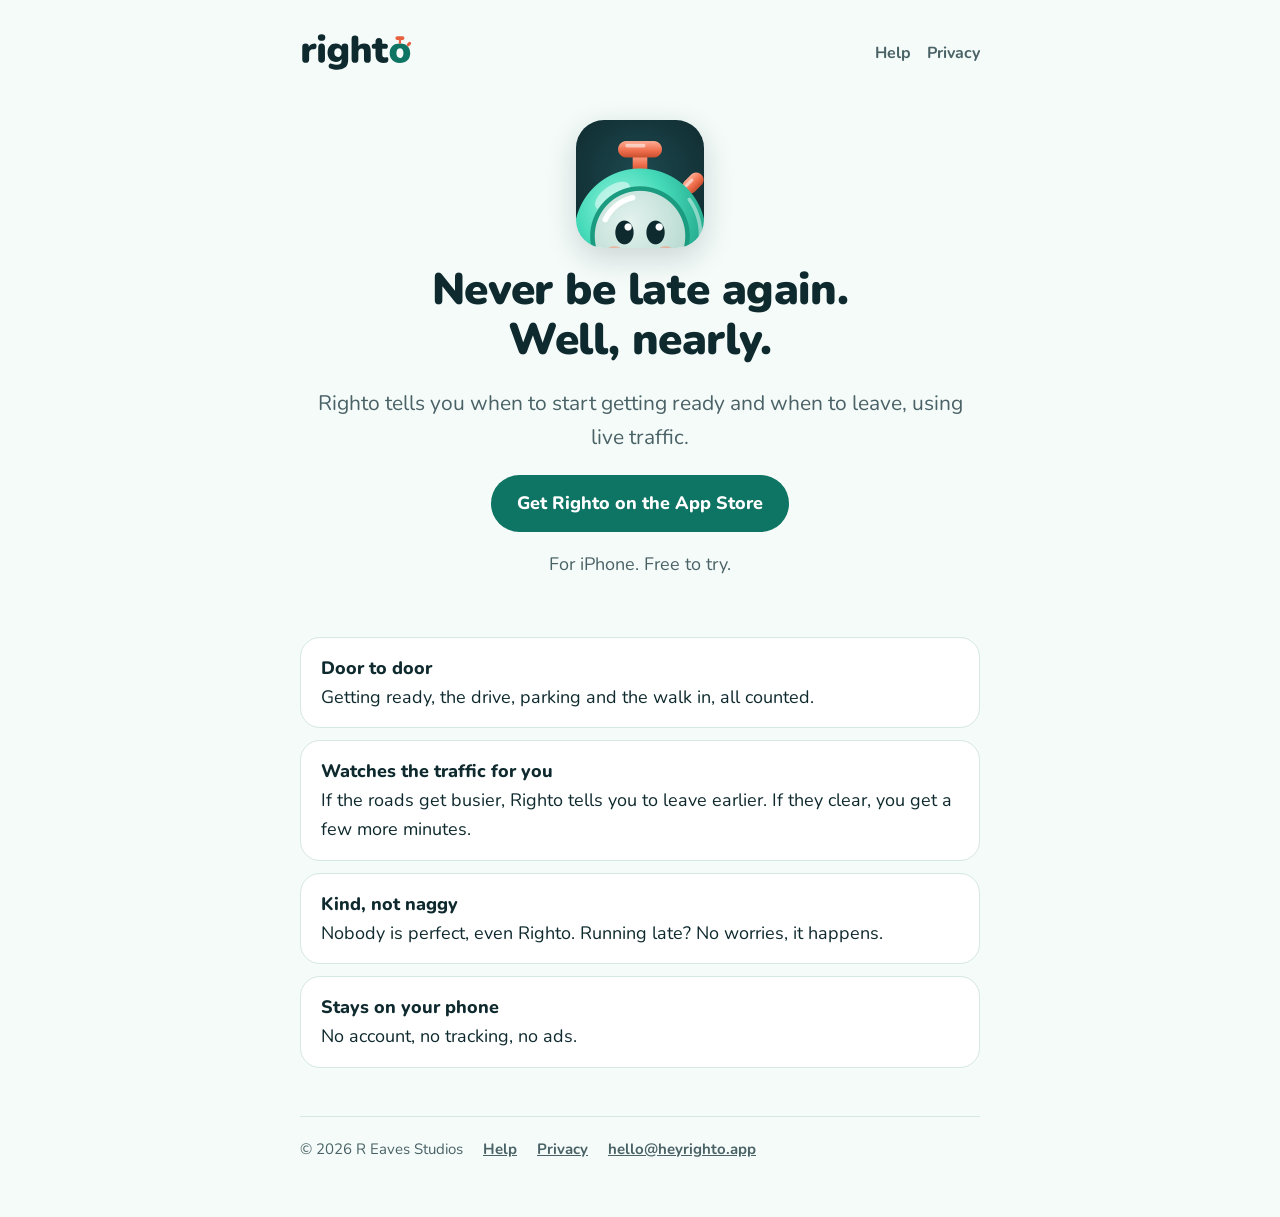
==== index.html @ 5821d1be "Righto website: home, privacy, help, shared-trip page and universal links Co-Authored-By: Claude Opu" ====
<!doctype html>
<html lang="en-GB">
<head>
<meta charset="utf-8">
<meta name="viewport" content="width=device-width, initial-scale=1">
<meta name="color-scheme" content="light dark">
<link rel="icon" href="/favicon.png" type="image/png">
<link rel="apple-touch-icon" href="/apple-touch-icon.png">
<link rel="preload" href="/assets/fonts/nunito-latin-900-normal.woff2" as="font" type="font/woff2" crossorigin>
<link rel="stylesheet" href="/assets/style.css">
<meta name="apple-itunes-app" content="app-id=6825351924">
<title>Righto: Leave On Time</title>
<meta name="description" content="Righto tells you when to start getting ready and when to leave, using live traffic.">
<meta property="og:title" content="Righto: Leave On Time">
<meta property="og:description" content="Righto tells you when to start getting ready and when to leave, using live traffic.">
<meta property="og:image" content="https://heyrighto.app/assets/app-icon.png">
</head>
<body>
<div class="wrap">
<header class="top">
  <a class="home" href="/" aria-label="Righto home"><img class="wordmark wm-light" src="/assets/wordmark-light.svg" alt="righto"><img class="wordmark wm-dark" src="/assets/wordmark-dark.svg" alt="righto"></a>
  <nav><a href="/support/">Help</a><a href="/privacy/">Privacy</a></nav>
</header>

<main>
<section class="hero">
  <img class="icon" src="/assets/app-icon.png" width="128" height="128" alt="The Righto app icon">
  <h1>Never be late again.<br>Well, nearly.</h1>
  <p class="lead">Righto tells you when to start getting ready and when to leave, using live traffic.</p>
  <p><a class="btn" href="https://apps.apple.com/app/id6825351924">Get Righto on the App Store</a></p>
  <p class="muted">For iPhone. Free to try.</p>
</section>
<ul class="points">
  <li><b>Door to door</b>Getting ready, the drive, parking and the walk in, all counted.</li>
  <li><b>Watches the traffic for you</b>If the roads get busier, Righto tells you to leave earlier. If they clear, you get a few more minutes.</li>
  <li><b>Kind, not naggy</b>Nobody is perfect, even Righto. Running late? No worries, it happens.</li>
  <li><b>Stays on your phone</b>No account, no tracking, no ads.</li>
</ul>
</main>
<footer>
  <span>© 2026 R Eaves Studios</span>
  <a href="/support/">Help</a>
  <a href="/privacy/">Privacy</a>
  <a href="mailto:hello@heyrighto.app">hello@heyrighto.app</a>
</footer>

</div>
</body>
</html>
---- assets/style.css ----
@font-face{font-family:"Nunito";font-weight:400;font-display:swap;src:url(/assets/fonts/nunito-latin-400-normal.woff2) format("woff2")}
@font-face{font-family:"Nunito";font-weight:700;font-display:swap;src:url(/assets/fonts/nunito-latin-700-normal.woff2) format("woff2")}
@font-face{font-family:"Nunito";font-weight:800;font-display:swap;src:url(/assets/fonts/nunito-latin-800-normal.woff2) format("woff2")}
@font-face{font-family:"Nunito";font-weight:900;font-display:swap;src:url(/assets/fonts/nunito-latin-900-normal.woff2) format("woff2")}
:root{--bg:#F4FBF9;--card:#FFFFFF;--ink:#0F2A2E;--muted:#4A6266;--teal:#0E7463;--teal-bright:#3DD6B5;--coral:#E8603F;--line:#D5E8E3;--btn-ink:#FFFFFF;color-scheme:light dark}
@media (prefers-color-scheme:dark){:root{--bg:#0B1F22;--card:#12302F;--ink:#F2FBF8;--muted:#A9C4C0;--teal:#3DD6B5;--coral:#FF8A6A;--line:#21443F;--btn-ink:#0B1F22}}
*{box-sizing:border-box}
html{-webkit-text-size-adjust:100%}
body{margin:0;background:var(--bg);color:var(--ink);font:400 18px/1.6 "Nunito",-apple-system,BlinkMacSystemFont,"Segoe UI",sans-serif}
a{color:var(--teal);font-weight:700}
.wrap{max-width:720px;margin:0 auto;padding:24px 20px 56px}
header.top{display:flex;align-items:center;justify-content:space-between;gap:16px;padding:8px 0 24px}
header.top a.home{display:block;line-height:0}
.wordmark{height:40px;width:auto}
.wm-dark{display:none}
@media (prefers-color-scheme:dark){.wm-light{display:none}.wm-dark{display:inline}}
nav a{margin-left:16px;font-size:16px;text-decoration:none;color:var(--muted)}
nav a:hover{color:var(--teal)}
h1{font-weight:900;font-size:clamp(30px,7vw,44px);line-height:1.15;margin:8px 0 12px;letter-spacing:-.01em}
h2{font-weight:800;font-size:24px;line-height:1.25;margin:36px 0 8px}
h3{font-weight:800;font-size:19px;margin:24px 0 4px}
p,li{color:var(--ink)}
.lead{font-size:21px;color:var(--muted)}
.muted{color:var(--muted)}
.card{background:var(--card);border:1px solid var(--line);border-radius:24px;padding:24px}
.btn{display:inline-flex;align-items:center;justify-content:center;gap:10px;background:var(--teal);color:var(--btn-ink);text-decoration:none;font-weight:800;font-size:18px;padding:14px 26px;border-radius:999px;min-height:52px}
.btn:hover{filter:brightness(1.05)}
.btn svg{width:22px;height:22px;fill:currentColor}
.hero{text-align:center;padding:24px 0 8px}
.hero .icon{width:128px;height:128px;border-radius:28px;box-shadow:0 10px 30px rgba(15,42,46,.18)}
.points{display:grid;gap:12px;margin:32px 0 0;padding:0;list-style:none}
.points li{background:var(--card);border:1px solid var(--line);border-radius:20px;padding:16px 20px}
.points b{display:block;font-weight:800}
footer{margin-top:48px;padding-top:20px;border-top:1px solid var(--line);font-size:15px;color:var(--muted);display:flex;flex-wrap:wrap;gap:8px 20px}
footer a{color:var(--muted);font-weight:700}
.faq details{background:var(--card);border:1px solid var(--line);border-radius:20px;padding:14px 20px;margin:10px 0}
.faq summary{font-weight:800;cursor:pointer}
.faq details[open] summary{margin-bottom:6px}
.trip{text-align:center}
.trip .who{font-weight:800;color:var(--teal);margin:0}
.trip .place{font-weight:900;font-size:clamp(28px,8vw,40px);line-height:1.15;margin:6px 0}
.trip .when{font-size:20px;margin:0}
.trip .note{font-style:italic;color:var(--muted);margin-top:12px}
.hidden{display:none}
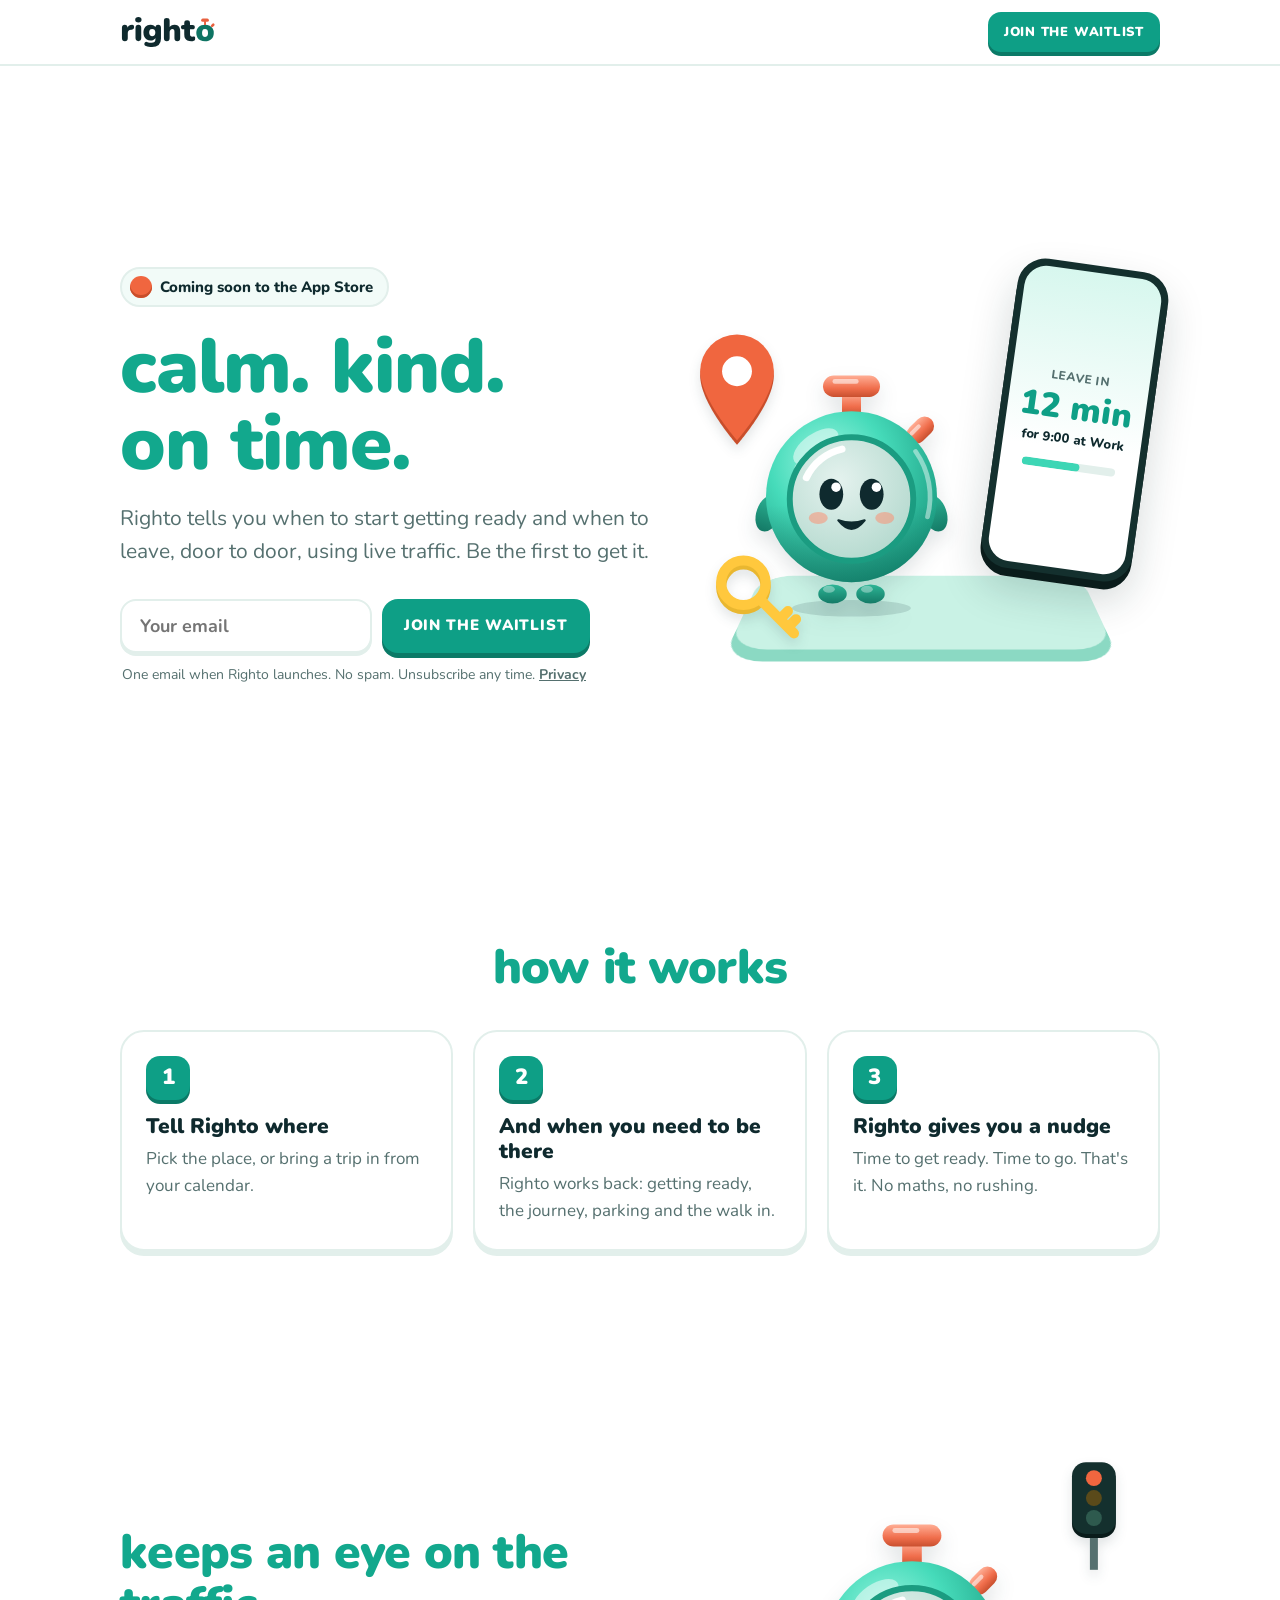
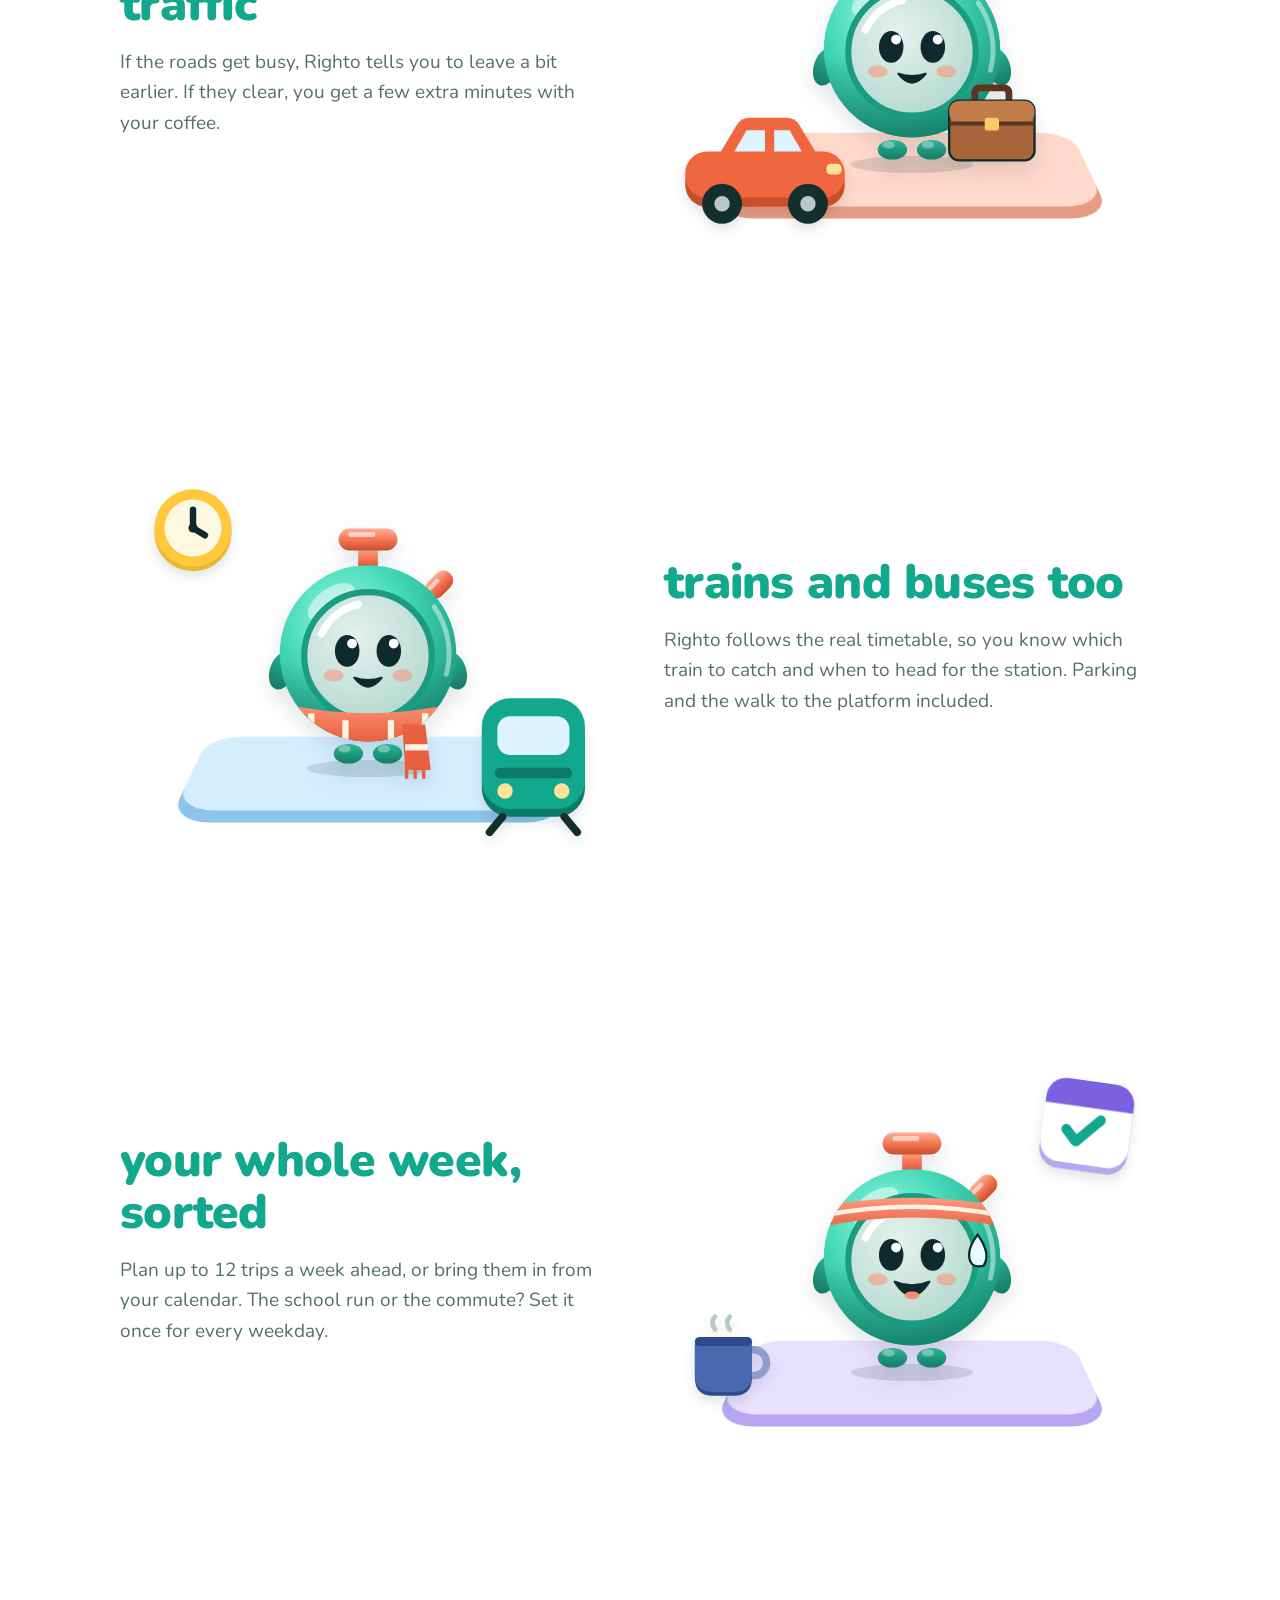
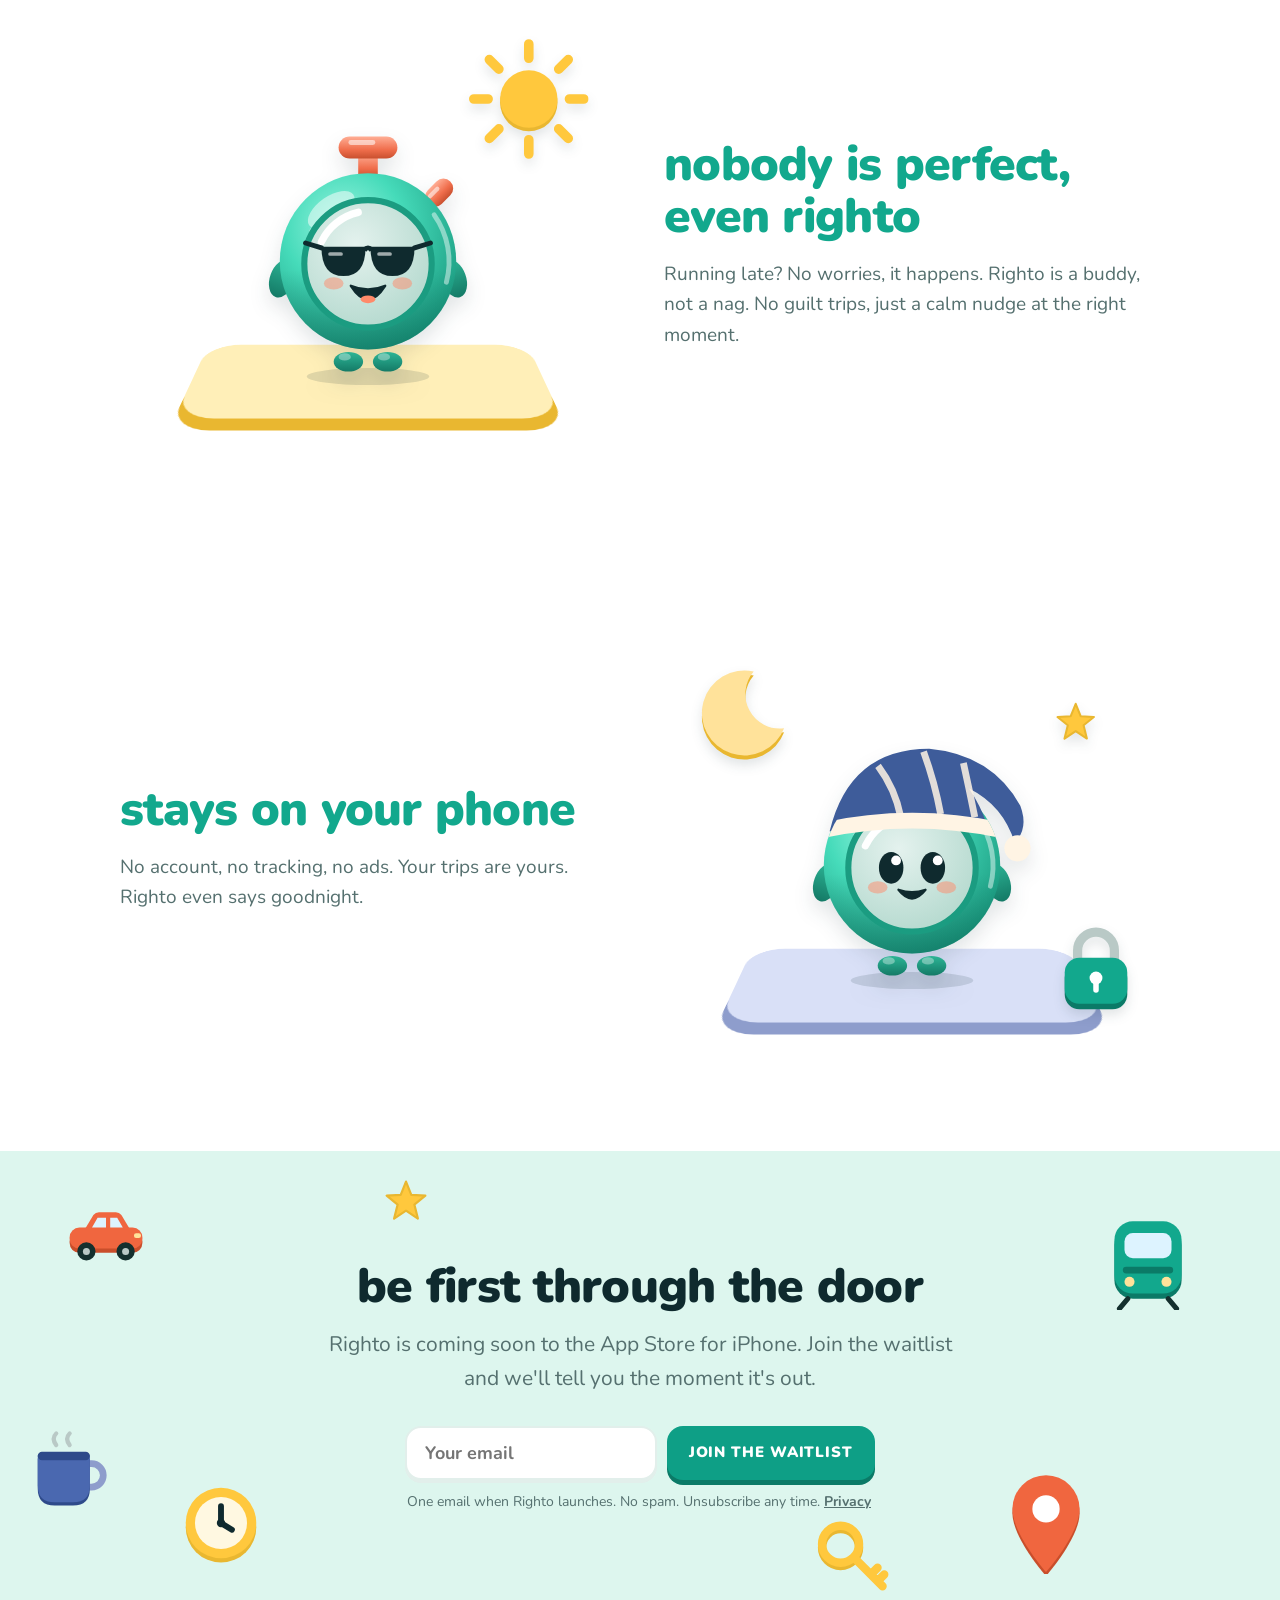
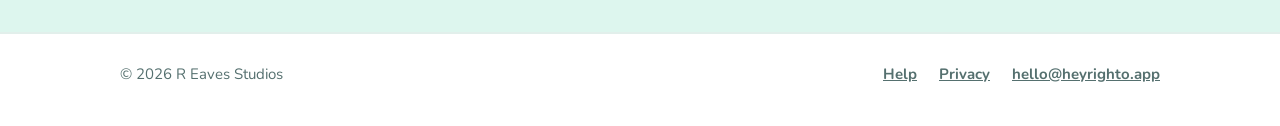
==== commit a98c910c: "Duolingo-style landing page with email waitlist (not wired yet) New homepage: big Righto scenes in o" ====
--- a/index.html
+++ b/index.html
@@ -4,46 +4,251 @@
 <meta charset="utf-8">
 <meta name="viewport" content="width=device-width, initial-scale=1">
 <meta name="color-scheme" content="light dark">
-<link rel="icon" href="/favicon.png" type="image/png">
-<link rel="apple-touch-icon" href="/apple-touch-icon.png">
-<link rel="preload" href="/assets/fonts/nunito-latin-900-normal.woff2" as="font" type="font/woff2" crossorigin>
-<link rel="stylesheet" href="/assets/style.css">
-<meta name="apple-itunes-app" content="app-id=6825351924">
+<link rel="icon" href="favicon.png" type="image/png">
+<link rel="apple-touch-icon" href="apple-touch-icon.png">
+<link rel="preload" href="assets/fonts/nunito-latin-900-normal.woff2" as="font" type="font/woff2" crossorigin>
+<link rel="stylesheet" href="assets/home.css">
 <title>Righto: Leave On Time</title>
-<meta name="description" content="Righto tells you when to start getting ready and when to leave, using live traffic.">
+<meta name="description" content="Righto tells you when to start getting ready and when to leave, door to door, using live traffic. Coming soon to the App Store. Join the waitlist.">
 <meta property="og:title" content="Righto: Leave On Time">
-<meta property="og:description" content="Righto tells you when to start getting ready and when to leave, using live traffic.">
+<meta property="og:description" content="Righto tells you when to start getting ready and when to leave. Coming soon to the App Store.">
 <meta property="og:image" content="https://heyrighto.app/assets/app-icon.png">
+<meta name="theme-color" content="#FFFFFF">
+<script>document.documentElement.classList.add('js')</script>
 </head>
 <body>
+
+<!-- Little 3D props, drawn once and reused -->
+<svg width="0" height="0" style="position:absolute" aria-hidden="true">
+  <defs>
+    <symbol id="i-car" viewBox="0 0 120 80">
+      <rect x="8" y="34" width="104" height="30" rx="14" fill="#C94E2B"/>
+      <rect x="8" y="28" width="104" height="30" rx="14" fill="#F0663F"/>
+      <path d="M30 30 L42 10 Q45 6 50 6 H74 Q79 6 82 10 L94 30Z" fill="#F0663F"/>
+      <path d="M40 28 L48 14 H60 V28Z M66 28 V14 H76 L84 28Z" fill="#DDF3FF"/>
+      <circle cx="32" cy="62" r="13" fill="#14302E"/><circle cx="32" cy="62" r="5" fill="#B9C9C6"/>
+      <circle cx="88" cy="62" r="13" fill="#14302E"/><circle cx="88" cy="62" r="5" fill="#B9C9C6"/>
+      <rect x="100" y="36" width="10" height="7" rx="3" fill="#FFE29A"/>
+    </symbol>
+    <symbol id="i-train" viewBox="0 0 100 110">
+      <rect x="10" y="10" width="80" height="86" rx="22" fill="#0B7A67"/>
+      <rect x="10" y="4" width="80" height="86" rx="22" fill="#12A88D"/>
+      <rect x="22" y="18" width="56" height="30" rx="10" fill="#DDF3FF"/>
+      <rect x="20" y="58" width="60" height="8" rx="4" fill="#0B7A67"/>
+      <circle cx="28" cy="76" r="6" fill="#FFE29A"/><circle cx="72" cy="76" r="6" fill="#FFE29A"/>
+      <path d="M26 96 L16 108 M74 96 L84 108" stroke="#14302E" stroke-width="6" stroke-linecap="round"/>
+    </symbol>
+    <symbol id="i-clock" viewBox="0 0 100 100">
+      <circle cx="50" cy="55" r="42" fill="#E9B730"/>
+      <circle cx="50" cy="50" r="42" fill="#FFC83D"/>
+      <circle cx="50" cy="50" r="31" fill="#FFF8E1"/>
+      <path d="M50 30 V50 L63 58" stroke="#0F2A2E" stroke-width="7" stroke-linecap="round" fill="none"/>
+      <circle cx="50" cy="50" r="5" fill="#0F2A2E"/>
+    </symbol>
+    <symbol id="i-pin" viewBox="0 0 80 100">
+      <path d="M40 98 C40 98 8 62 8 38 A32 32 0 0 1 72 38 C72 62 40 98 40 98Z" fill="#C94E2B" transform="translate(0 4)"/>
+      <path d="M40 98 C40 98 8 62 8 38 A32 32 0 0 1 72 38 C72 62 40 98 40 98Z" fill="#F0663F"/>
+      <circle cx="40" cy="38" r="13" fill="#FFF"/>
+    </symbol>
+    <symbol id="i-cup" viewBox="0 0 100 100">
+      <path d="M70 40 h8 a14 14 0 0 1 0 28 h-8" stroke="#8E9DCC" stroke-width="8" fill="none"/>
+      <path d="M14 34 H76 V70 Q76 90 56 90 H34 Q14 90 14 70Z" fill="#2E4A8A"/>
+      <path d="M14 30 H76 V66 Q76 86 56 86 H34 Q14 86 14 66Z" fill="#4A68B0"/>
+      <rect x="14" y="26" width="62" height="10" rx="5" fill="#2E4A8A"/>
+      <path d="M36 18 q-6 -8 0 -14 M52 18 q-6 -8 0 -14" stroke="#B9C9C6" stroke-width="5" stroke-linecap="round" fill="none"/>
+    </symbol>
+    <symbol id="i-keys" viewBox="0 0 100 100">
+      <circle cx="34" cy="34" r="22" fill="none" stroke="#E9B730" stroke-width="10"/>
+      <circle cx="34" cy="30" r="22" fill="none" stroke="#FFC83D" stroke-width="10"/>
+      <path d="M50 46 L84 80 M70 66 L78 58 M78 74 L86 66" stroke="#FFC83D" stroke-width="10" stroke-linecap="round"/>
+    </symbol>
+    <symbol id="i-cal" viewBox="0 0 100 100">
+      <rect x="10" y="18" width="80" height="76" rx="18" fill="#B7A6F0"/>
+      <rect x="10" y="12" width="80" height="76" rx="18" fill="#FFFFFF"/>
+      <path d="M10 30 a18 18 0 0 1 18 -18 h44 a18 18 0 0 1 18 18 v6 H10Z" fill="#7B61E0"/>
+      <path d="M32 58 l10 10 l20 -22" stroke="#12A88D" stroke-width="9" stroke-linecap="round" stroke-linejoin="round" fill="none"/>
+    </symbol>
+    <symbol id="i-sun" viewBox="0 0 100 100">
+      <g stroke="#FFC83D" stroke-width="8" stroke-linecap="round"><path d="M50 4v12M50 84v12M4 50h12M84 50h12M17 17l8 8M75 75l8 8M83 17l-8 8M25 75l-8 8"/></g>
+      <circle cx="50" cy="53" r="24" fill="#E9B730"/><circle cx="50" cy="50" r="24" fill="#FFC83D"/>
+    </symbol>
+    <symbol id="i-moon" viewBox="0 0 100 100">
+      <path d="M62 10 A42 42 0 1 0 92 66 A34 34 0 0 1 62 10Z" fill="#E9B730" transform="translate(0 4)"/>
+      <path d="M62 10 A42 42 0 1 0 92 66 A34 34 0 0 1 62 10Z" fill="#FFE29A"/>
+    </symbol>
+    <symbol id="i-star" viewBox="0 0 100 100">
+      <path d="M50 6 L62 36 L94 38 L69 58 L77 90 L50 72 L23 90 L31 58 L6 38 L38 36Z" fill="#FFC83D" stroke="#E9B730" stroke-width="5" stroke-linejoin="round"/>
+    </symbol>
+    <symbol id="i-lock" viewBox="0 0 100 100">
+      <path d="M30 44 V32 a20 20 0 0 1 40 0 V44" stroke="#B9C9C6" stroke-width="10" fill="none"/>
+      <rect x="16" y="46" width="68" height="50" rx="16" fill="#0B7A67"/>
+      <rect x="16" y="40" width="68" height="50" rx="16" fill="#12A88D"/>
+      <circle cx="50" cy="62" r="7" fill="#FFF"/><rect x="47" y="64" width="6" height="14" rx="3" fill="#FFF"/>
+    </symbol>
+    <symbol id="i-light" viewBox="0 0 60 110">
+      <rect x="26" y="70" width="8" height="40" fill="#55706F"/>
+      <rect x="8" y="6" width="44" height="72" rx="14" fill="#0A1C1B"/>
+      <rect x="8" y="2" width="44" height="72" rx="14" fill="#14302E"/>
+      <circle cx="30" cy="18" r="8" fill="#F0663F"/><circle cx="30" cy="38" r="8" fill="#5A4A1A"/><circle cx="30" cy="58" r="8" fill="#2E5A4E"/>
+    </symbol>
+  </defs>
+</svg>
+
+<header class="bar">
+  <div class="bar-in">
+    <a class="home" href="./" aria-label="Righto home"><img class="wordmark wm-light" src="assets/wordmark-light.svg" alt="righto"><img class="wordmark wm-dark" src="assets/wordmark-dark.svg" alt="righto"></a>
+    <a class="btn small" href="#join">Join the waitlist</a>
+  </div>
+</header>
+
+<main>
 <div class="wrap">
-<header class="top">
-  <a class="home" href="/" aria-label="Righto home"><img class="wordmark wm-light" src="/assets/wordmark-light.svg" alt="righto"><img class="wordmark wm-dark" src="/assets/wordmark-dark.svg" alt="righto"></a>
-  <nav><a href="/support/">Help</a><a href="/privacy/">Privacy</a></nav>
-</header>
-
-<main>
-<section class="hero">
-  <img class="icon" src="/assets/app-icon.png" width="128" height="128" alt="The Righto app icon">
-  <h1>Never be late again.<br>Well, nearly.</h1>
-  <p class="lead">Righto tells you when to start getting ready and when to leave, using live traffic.</p>
-  <p><a class="btn" href="https://apps.apple.com/app/id6825351924">Get Righto on the App Store</a></p>
-  <p class="muted">For iPhone. Free to try.</p>
+  <section class="hero">
+    <div class="hero-art">
+      <div class="stage" style="--tile-deep:#8BD9C3">
+        <div class="tile" style="background:#C9F2E5"></div>
+        <svg class="prop" style="left:0;top:14%;width:20%;--r:-10deg" aria-hidden="true"><use href="#i-pin"/></svg>
+        <svg class="prop" style="left:4%;bottom:6%;width:22%" aria-hidden="true"><use href="#i-keys"/></svg>
+        <div class="phone" aria-hidden="true"><div class="scr"><span class="k">Leave in</span><span class="t">12 min</span><span class="s">for 9:00 at Work</span><span class="bar2"><b></b></span></div></div>
+        <img class="righto bob" src="assets/righto/plain.svg" alt="Righto, a friendly round teal stopwatch, smiling">
+      </div>
+    </div>
+    <div class="hero-copy">
+      <span class="pill"><i></i>Coming soon to the App Store</span>
+      <h1>calm. kind.<br>on time.</h1>
+      <p class="lead">Righto tells you when to start getting ready and when to leave, door to door, using live traffic. Be the first to get it.</p>
+      <div class="join" id="join-top">
+        <form class="waitlist" novalidate>
+          <label class="hp" aria-hidden="true">Leave this empty <input type="text" name="website" tabindex="-1" autocomplete="off"></label>
+          <input type="email" name="email" required autocomplete="email" placeholder="Your email" aria-label="Your email">
+          <button class="btn" type="submit">Join the waitlist</button>
+        </form>
+        <p class="err" role="alert">That email doesn't look quite right. Mind checking it?</p>
+        <p class="fine">One email when Righto launches. No spam. Unsubscribe any time. <a href="privacy/">Privacy</a></p>
+        <div class="done" role="status"><svg width="34" height="34" aria-hidden="true"><use href="#i-star"/></svg><span>Righto, you're on the list! We'll email you the day it lands.</span></div>
+      </div>
+    </div>
+  </section>
+</div>
+
+<div class="wrap">
+  <section class="how reveal">
+    <h2>how it works</h2>
+    <div class="steps">
+      <div class="step"><span class="n">1</span><b>Tell Righto where</b><p>Pick the place, or bring a trip in from your calendar.</p></div>
+      <div class="step"><span class="n">2</span><b>And when you need to be there</b><p>Righto works back: getting ready, the journey, parking and the walk in.</p></div>
+      <div class="step"><span class="n">3</span><b>Righto gives you a nudge</b><p>Time to get ready. Time to go. That's it. No maths, no rushing.</p></div>
+    </div>
+  </section>
+
+  <section class="feature reveal">
+    <div class="art">
+      <div class="stage" style="--tile-deep:#E89C83">
+        <div class="tile" style="background:#FFD9CC"></div>
+        <svg class="prop" style="left:-2%;bottom:4%;width:40%" aria-hidden="true"><use href="#i-car"/></svg>
+        <svg class="prop" style="right:4%;top:8%;width:13%" aria-hidden="true"><use href="#i-light"/></svg>
+        <img class="righto" src="assets/righto/work.svg" alt="Righto with a work briefcase">
+      </div>
+    </div>
+    <div class="copy">
+      <h2>keeps an eye on the traffic</h2>
+      <p>If the roads get busy, Righto tells you to leave a bit earlier. If they clear, you get a few extra minutes with your coffee.</p>
+    </div>
+  </section>
+
+  <section class="feature reveal">
+    <div class="art">
+      <div class="stage" style="--tile-deep:#8CC4EA">
+        <div class="tile" style="background:#D4EEFF"></div>
+        <svg class="prop" style="right:0;bottom:6%;width:28%" aria-hidden="true"><use href="#i-train"/></svg>
+        <svg class="prop" style="left:2%;top:10%;width:20%" aria-hidden="true"><use href="#i-clock"/></svg>
+        <img class="righto" src="assets/righto/station.svg" alt="Righto wearing a station scarf">
+      </div>
+    </div>
+    <div class="copy">
+      <h2>trains and buses too</h2>
+      <p>Righto follows the real timetable, so you know which train to catch and when to head for the station. Parking and the walk to the platform included.</p>
+    </div>
+  </section>
+
+  <section class="feature reveal">
+    <div class="art">
+      <div class="stage" style="--tile-deep:#B7A6F0">
+        <div class="tile" style="background:#E8E0FF"></div>
+        <svg class="prop" style="right:0;top:8%;width:24%;transform:rotate(8deg)" aria-hidden="true"><use href="#i-cal"/></svg>
+        <svg class="prop" style="left:0;bottom:8%;width:20%" aria-hidden="true"><use href="#i-cup"/></svg>
+        <img class="righto" src="assets/righto/gym.svg" alt="Righto wearing a gym sweatband">
+      </div>
+    </div>
+    <div class="copy">
+      <h2>your whole week, sorted</h2>
+      <p>Plan up to 12 trips a week ahead, or bring them in from your calendar. The school run or the commute? Set it once for every weekday.</p>
+    </div>
+  </section>
+
+  <section class="feature reveal">
+    <div class="art">
+      <div class="stage" style="--tile-deep:#E9B730">
+        <div class="tile" style="background:#FFEFB8"></div>
+        <svg class="prop" style="right:2%;top:2%;width:26%" aria-hidden="true"><use href="#i-sun"/></svg>
+        <img class="righto" src="assets/righto/holiday.svg" alt="Righto in sunglasses, relaxed">
+      </div>
+    </div>
+    <div class="copy">
+      <h2>nobody is perfect, even righto</h2>
+      <p>Running late? No worries, it happens. Righto is a buddy, not a nag. No guilt trips, just a calm nudge at the right moment.</p>
+    </div>
+  </section>
+
+  <section class="feature reveal">
+    <div class="art">
+      <div class="stage" style="--tile-deep:#8E9DCC">
+        <div class="tile" style="background:#D9E0F7"></div>
+        <svg class="prop" style="left:2%;top:4%;width:22%" aria-hidden="true"><use href="#i-moon"/></svg>
+        <svg class="prop" style="right:10%;top:6%;width:9%" aria-hidden="true"><use href="#i-star"/></svg>
+        <svg class="prop" style="right:0;bottom:8%;width:20%" aria-hidden="true"><use href="#i-lock"/></svg>
+        <img class="righto" src="assets/righto/bed.svg" alt="Righto in a nightcap, ready for bed">
+      </div>
+    </div>
+    <div class="copy">
+      <h2>stays on your phone</h2>
+      <p>No account, no tracking, no ads. Your trips are yours. Righto even says goodnight.</p>
+    </div>
+  </section>
+</div>
+
+<section class="band" id="join">
+  <svg class="floaty" style="left:5%;top:12%;--r:-12deg" aria-hidden="true" viewBox="0 0 120 80"><use href="#i-car"/></svg>
+  <svg class="floaty" style="left:14%;bottom:14%;--r:10deg" aria-hidden="true" viewBox="0 0 100 100"><use href="#i-clock"/></svg>
+  <svg class="floaty" style="right:7%;top:14%;--r:8deg" aria-hidden="true" viewBox="0 0 100 110"><use href="#i-train"/></svg>
+  <svg class="floaty" style="right:15%;bottom:12%;--r:-6deg" aria-hidden="true" viewBox="0 0 80 100"><use href="#i-pin"/></svg>
+  <svg class="floaty" style="left:30%;top:6%;--r:14deg;width:44px" aria-hidden="true" viewBox="0 0 100 100"><use href="#i-star"/></svg>
+  <svg class="floaty" style="right:30%;bottom:6%;--r:-10deg" aria-hidden="true" viewBox="0 0 100 100"><use href="#i-keys"/></svg>
+  <svg class="floaty" style="left:2%;top:58%;--r:6deg" aria-hidden="true" viewBox="0 0 100 100"><use href="#i-cup"/></svg>
+  <h2>be first through the door</h2>
+  <p class="lead">Righto is coming soon to the App Store for iPhone. Join the waitlist and we'll tell you the moment it's out.</p>
+  <div class="join">
+    <form class="waitlist" novalidate>
+      <label class="hp" aria-hidden="true">Leave this empty <input type="text" name="website" tabindex="-1" autocomplete="off"></label>
+      <input type="email" name="email" required autocomplete="email" placeholder="Your email" aria-label="Your email">
+      <button class="btn" type="submit">Join the waitlist</button>
+    </form>
+    <p class="err" role="alert">That email doesn't look quite right. Mind checking it?</p>
+    <p class="fine">One email when Righto launches. No spam. Unsubscribe any time. <a href="privacy/">Privacy</a></p>
+    <div class="done" role="status"><svg width="34" height="34" aria-hidden="true"><use href="#i-star"/></svg><span>Righto, you're on the list! We'll email you the day it lands.</span></div>
+  </div>
 </section>
-<ul class="points">
-  <li><b>Door to door</b>Getting ready, the drive, parking and the walk in, all counted.</li>
-  <li><b>Watches the traffic for you</b>If the roads get busier, Righto tells you to leave earlier. If they clear, you get a few more minutes.</li>
-  <li><b>Kind, not naggy</b>Nobody is perfect, even Righto. Running late? No worries, it happens.</li>
-  <li><b>Stays on your phone</b>No account, no tracking, no ads.</li>
-</ul>
 </main>
+
 <footer>
-  <span>© 2026 R Eaves Studios</span>
-  <a href="/support/">Help</a>
-  <a href="/privacy/">Privacy</a>
-  <a href="mailto:hello@heyrighto.app">hello@heyrighto.app</a>
+  <div class="wrap">
+    <span class="grow">© 2026 R Eaves Studios</span>
+    <a href="support/">Help</a>
+    <a href="privacy/">Privacy</a>
+    <a href="mailto:hello@heyrighto.app">hello@heyrighto.app</a>
+  </div>
 </footer>
 
-</div>
+<script src="assets/home.js" defer></script>
 </body>
 </html>
--- a/assets/home.css
+++ b/assets/home.css
@@ -0,0 +1,158 @@
+/* Homepage only. Other pages keep style.css. */
+@font-face{font-family:"Nunito";font-weight:400;font-display:swap;src:url(fonts/nunito-latin-400-normal.woff2) format("woff2")}
+@font-face{font-family:"Nunito";font-weight:700;font-display:swap;src:url(fonts/nunito-latin-700-normal.woff2) format("woff2")}
+@font-face{font-family:"Nunito";font-weight:800;font-display:swap;src:url(fonts/nunito-latin-800-normal.woff2) format("woff2")}
+@font-face{font-family:"Nunito";font-weight:900;font-display:swap;src:url(fonts/nunito-latin-900-normal.woff2) format("woff2")}
+
+:root{
+  --bg:#FFFFFF;--soft:#F2FBF8;--ink:#0F2A2E;--muted:#55706F;--line:#E2EFEB;
+  --teal:#0E9F86;--teal-deep:#0B7A67;--teal-head:#12A88D;--mint:#3DD6B5;
+  --coral:#F0663F;--coral-deep:#C94E2B;--sun:#FFC83D;--sky:#DDF3FF;--navy:#2E4A8A;
+  --btn-ink:#FFFFFF;--band:#DDF6EE;--card:#FFFFFF;
+}
+@media (prefers-color-scheme:dark){:root{
+  --bg:#0B1F22;--soft:#0F2A2D;--ink:#F2FBF8;--muted:#A9C4C0;--line:#1D3C3A;
+  --teal:#3DD6B5;--teal-deep:#2BB497;--teal-head:#4FE0C0;--band:#0F3333;--card:#12302F;--btn-ink:#062321;--sky:#123447;
+}}
+*{box-sizing:border-box}
+html{-webkit-text-size-adjust:100%;scroll-behavior:smooth}
+body{margin:0;background:var(--bg);color:var(--ink);font:400 18px/1.6 "Nunito",-apple-system,BlinkMacSystemFont,"Segoe UI",sans-serif;overflow-x:hidden}
+img{max-width:100%}
+a{color:var(--teal);font-weight:700}
+
+/* Header */
+.bar{position:sticky;top:0;z-index:20;background:color-mix(in srgb,var(--bg) 88%,transparent);backdrop-filter:saturate(1.4) blur(12px);-webkit-backdrop-filter:saturate(1.4) blur(12px);border-bottom:2px solid var(--line)}
+.bar-in{max-width:1080px;margin:0 auto;padding:12px 20px;display:flex;align-items:center;justify-content:space-between;gap:16px}
+.bar .home{line-height:0;display:block}
+.wordmark{height:34px;width:auto}
+.wm-dark{display:none}
+@media (prefers-color-scheme:dark){.wm-light{display:none}.wm-dark{display:inline}}
+
+/* Chunky 3D buttons */
+.btn{display:inline-flex;align-items:center;justify-content:center;gap:8px;border:0;cursor:pointer;font:900 15px/1 "Nunito",sans-serif;letter-spacing:.06em;text-transform:uppercase;text-decoration:none;color:var(--btn-ink);background:var(--teal);border-radius:16px;padding:15px 22px;min-height:50px;box-shadow:0 5px 0 var(--teal-deep);transition:transform .08s,box-shadow .08s,filter .15s;-webkit-tap-highlight-color:transparent}
+.btn:hover{filter:brightness(1.06)}
+.btn:active{transform:translateY(5px);box-shadow:0 0 0 var(--teal-deep)}
+.btn.small{min-height:40px;padding:11px 16px;font-size:13px;border-radius:13px;box-shadow:0 4px 0 var(--teal-deep)}
+.btn.small:active{transform:translateY(4px)}
+
+/* Layout */
+.wrap{max-width:1080px;margin:0 auto;padding:0 20px}
+h1,h2{font-weight:900;letter-spacing:-.015em;color:var(--teal-head);margin:0}
+h1{font-size:clamp(44px,8vw,76px);line-height:1.02}
+h2{font-size:clamp(32px,4.6vw,48px);line-height:1.08}
+.lead{font-size:clamp(18px,2.1vw,21px);color:var(--muted);margin:18px 0 0;max-width:30em}
+
+/* Hero */
+.hero{display:grid;grid-template-columns:1.05fr .95fr;align-items:center;gap:32px;min-height:calc(100svh - 64px);padding:40px 0 56px}
+.hero-copy{order:1}
+.hero-art{order:2}
+.pill{display:inline-flex;align-items:center;gap:8px;background:var(--soft);border:2px solid var(--line);color:var(--ink);border-radius:999px;padding:6px 14px 6px 8px;font-weight:800;font-size:15px;margin-bottom:22px}
+.pill i{display:inline-block;width:22px;height:22px;border-radius:50%;background:var(--coral);box-shadow:inset 0 -3px 0 var(--coral-deep)}
+
+/* Waitlist form */
+.join{margin-top:30px;max-width:470px}
+.join form{display:flex;gap:10px;flex-wrap:wrap}
+.join input[type=email]{flex:1 1 230px;min-width:0;min-height:54px;padding:0 18px;border-radius:16px;border:2px solid var(--line);background:var(--card);color:var(--ink);font:700 18px "Nunito",sans-serif;outline:none;box-shadow:0 3px 0 var(--line)}
+.join input[type=email]:focus{border-color:var(--teal)}
+.join .btn{flex:0 0 auto;min-height:54px}
+.join .fine{font-size:14px;color:var(--muted);margin:12px 2px 0;line-height:1.45}
+.join .fine a{color:var(--muted)}
+.join .done{display:none;align-items:center;gap:12px;background:var(--soft);border:2px solid var(--line);border-radius:18px;padding:14px 18px;font-weight:800}
+.join.ok form,.join.ok .fine{display:none}
+.join.ok .done{display:flex}
+.join .err{color:var(--coral);font-weight:800;font-size:15px;margin:10px 2px 0;display:none}
+.join.bad .err{display:block}
+.hp{position:absolute;left:-9999px;width:1px;height:1px;overflow:hidden}
+
+/* Stage = Righto scene */
+.stage{position:relative;width:min(100%,460px);aspect-ratio:1/1;margin:0 auto}
+.stage .tile{position:absolute;left:12%;right:12%;bottom:6%;height:30%;border-radius:36px;transform:perspective(600px) rotateX(58deg);box-shadow:0 18px 0 var(--tile-deep,#0B7A67)}
+.stage .righto{position:absolute;left:18%;width:64%;bottom:16%;filter:drop-shadow(0 10px 10px rgba(15,42,46,.12))}
+.prop{position:absolute;filter:drop-shadow(0 6px 6px rgba(15,42,46,.12))}
+
+/* Hero phone */
+.phone{position:absolute;right:0;top:4%;width:33%;aspect-ratio:9/18.5;border-radius:28px;background:#14302E;padding:7px;box-shadow:0 8px 0 #0A1C1B,0 20px 40px rgba(15,42,46,.18);transform:rotate(8deg)}
+.phone .scr{height:100%;border-radius:22px;background:linear-gradient(180deg,#D7F7EE,#FFFFFF 60%);display:flex;flex-direction:column;align-items:center;justify-content:center;gap:4px;text-align:center;color:#0F2A2E;padding:10px}
+.phone .k{font-size:clamp(9px,1.1vw,12px);font-weight:800;color:#55706F;text-transform:uppercase;letter-spacing:.06em}
+.phone .t{white-space:nowrap;font-weight:900;font-size:clamp(22px,3vw,34px);line-height:1;color:#0E9F86}
+.phone .s{font-weight:800;font-size:clamp(10px,1.2vw,13px)}
+.phone .bar2{width:80%;height:8px;border-radius:8px;background:#E2EFEB;margin-top:8px;overflow:hidden}
+.phone .bar2 b{display:block;height:100%;width:62%;background:#3DD6B5;border-radius:8px}
+
+/* Feature rows (zig-zag) */
+.feature{display:grid;grid-template-columns:1fr 1fr;align-items:center;gap:48px;padding:72px 0}
+.feature:nth-of-type(even) .art{order:2}
+.feature .copy p{font-size:19px;color:var(--muted);margin:16px 0 0;max-width:27em}
+
+/* How it works */
+.how{padding:40px 0 80px;text-align:center}
+.steps{display:grid;grid-template-columns:repeat(3,1fr);gap:20px;margin-top:36px;text-align:left}
+.step{background:var(--card);border:2px solid var(--line);border-radius:24px;padding:24px;box-shadow:0 5px 0 var(--line)}
+.step .n{display:inline-grid;place-items:center;width:44px;height:44px;border-radius:14px;background:var(--teal);color:var(--btn-ink);font-weight:900;font-size:22px;box-shadow:0 4px 0 var(--teal-deep);margin-bottom:14px}
+.step b{display:block;font-weight:900;font-size:21px;line-height:1.2}
+.step p{margin:6px 0 0;color:var(--muted);font-size:17px}
+
+/* Colour band */
+.band{position:relative;overflow:hidden;background:var(--band);padding:110px 20px 120px;text-align:center}
+.band h2{color:var(--ink);position:relative;z-index:2}
+.band .lead{margin:16px auto 0;position:relative;z-index:2}
+.band .join{margin:30px auto 0;position:relative;z-index:2;text-align:left}
+.floaty{position:absolute;z-index:1;width:clamp(48px,7vw,84px);animation:bob 6s ease-in-out infinite}
+.floaty:nth-child(2n){animation-duration:7.5s;animation-delay:-2s}
+.floaty:nth-child(3n){animation-duration:5.2s;animation-delay:-3.5s}
+@keyframes bob{0%,100%{transform:translateY(0) rotate(var(--r,0deg))}50%{transform:translateY(-16px) rotate(calc(var(--r,0deg) + 6deg))}}
+
+/* Footer */
+footer{border-top:2px solid var(--line);padding:28px 20px 40px}
+footer .wrap{display:flex;flex-wrap:wrap;gap:10px 22px;align-items:center;font-size:15px;color:var(--muted)}
+footer a{color:var(--muted)}
+footer .grow{flex:1}
+
+/* Righto idle motion */
+.bob{animation:idle 3.6s ease-in-out infinite;transform-origin:50% 100%}
+@keyframes idle{0%,100%{transform:translateY(0) scale(1,1)}45%{transform:translateY(-7px) scale(.99,1.01)}55%{transform:translateY(-7px) scale(.99,1.01)}}
+.hop{animation:hop .6s cubic-bezier(.3,1.6,.5,1)}
+@keyframes hop{0%{transform:translateY(0) scale(1.06,.92)}40%{transform:translateY(-30px) scale(.96,1.05)}100%{transform:translateY(0) scale(1)}}
+.righto{cursor:pointer}
+
+/* Scroll-in pop, like Duolingo */
+.js .reveal .art,.js .reveal .copy,.js .reveal .step{opacity:0}
+.js .reveal.in .art{animation:pop .75s cubic-bezier(.25,1.5,.5,1) both}
+.js .reveal.in .copy{animation:rise .6s .12s ease-out both}
+.js .reveal.in .step{animation:rise .6s ease-out both}
+.js .reveal.in .step:nth-child(2){animation-delay:.12s}
+.js .reveal.in .step:nth-child(3){animation-delay:.24s}
+@keyframes pop{0%{opacity:0;transform:scale(.6) translateY(30px)}100%{opacity:1;transform:none}}
+@keyframes rise{0%{opacity:0;transform:translateY(24px)}100%{opacity:1;transform:none}}
+
+@media (prefers-reduced-motion:reduce){
+  *,*::before,*::after{animation:none!important;transition:none!important}
+  .js .reveal .art,.js .reveal .copy,.js .reveal .step{opacity:1}
+  html{scroll-behavior:auto}
+}
+
+/* Phone width */
+@media (max-width:820px){
+  .hero{grid-template-columns:1fr;min-height:0;padding:20px 0 40px;gap:8px;text-align:center}
+  .hero-art{order:1}
+  .hero-copy{order:2}
+  .hero .stage{width:min(88%,340px)}
+  .lead{margin-left:auto;margin-right:auto}
+  .join{margin-left:auto;margin-right:auto;text-align:left}
+  .feature{grid-template-columns:1fr;gap:4px;padding:40px 0;text-align:center}
+  .feature .art{order:0!important}
+  .feature .stage{width:min(80%,320px)}
+  .feature .copy p{margin-left:auto;margin-right:auto}
+  .steps{grid-template-columns:1fr}
+  .band{padding:80px 16px 90px}
+  .bar .btn.small{padding:10px 12px}
+  .join .btn{flex:1 1 100%}
+  .band{padding:150px 16px 170px}
+  .band .floaty{width:52px}
+  .band .floaty:nth-of-type(n+5){display:none}
+  .band .floaty:nth-of-type(1){left:6%!important;top:40px!important;bottom:auto!important;right:auto!important}
+  .band .floaty:nth-of-type(2){left:24%!important;bottom:40px!important;top:auto!important;right:auto!important}
+  .band .floaty:nth-of-type(3){right:8%!important;top:36px!important;bottom:auto!important;left:auto!important}
+  .band .floaty:nth-of-type(4){right:26%!important;bottom:36px!important;top:auto!important;left:auto!important}
+}
+.hero .stage .righto{left:4%;width:62%}
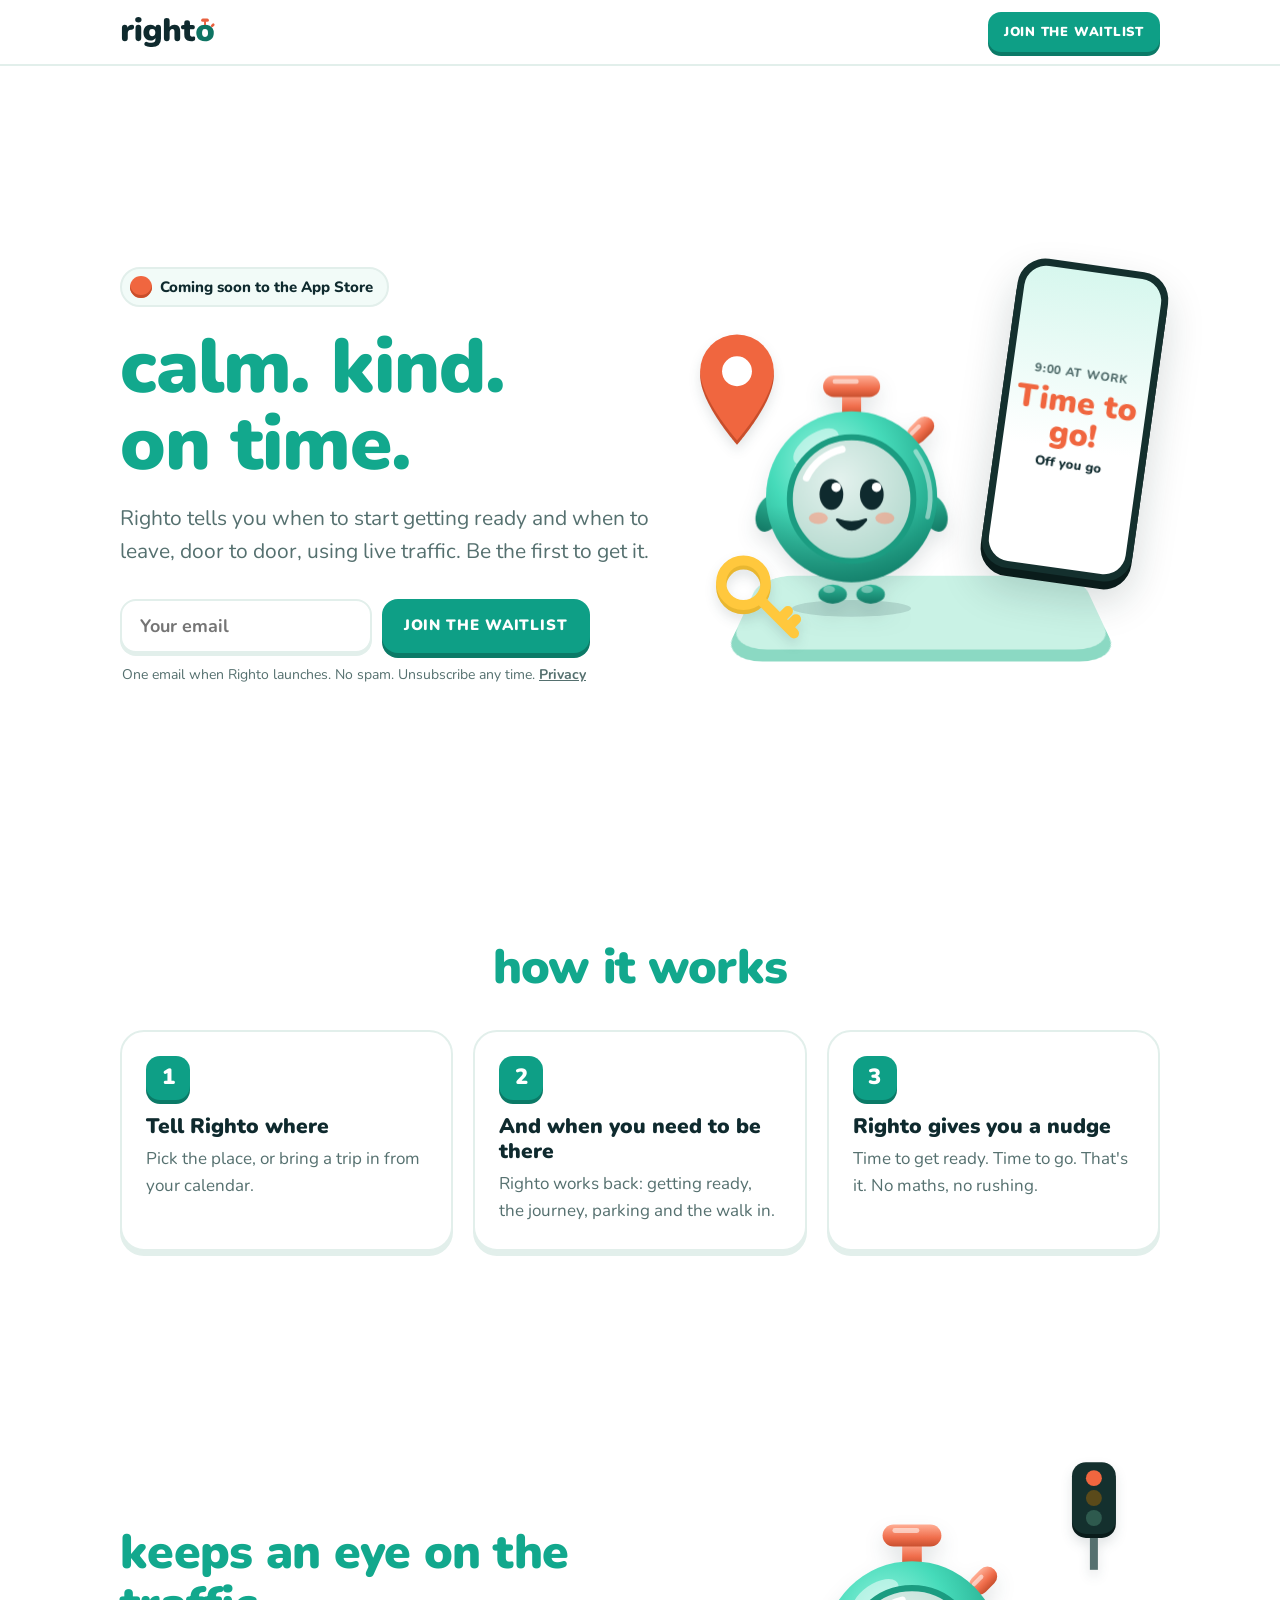
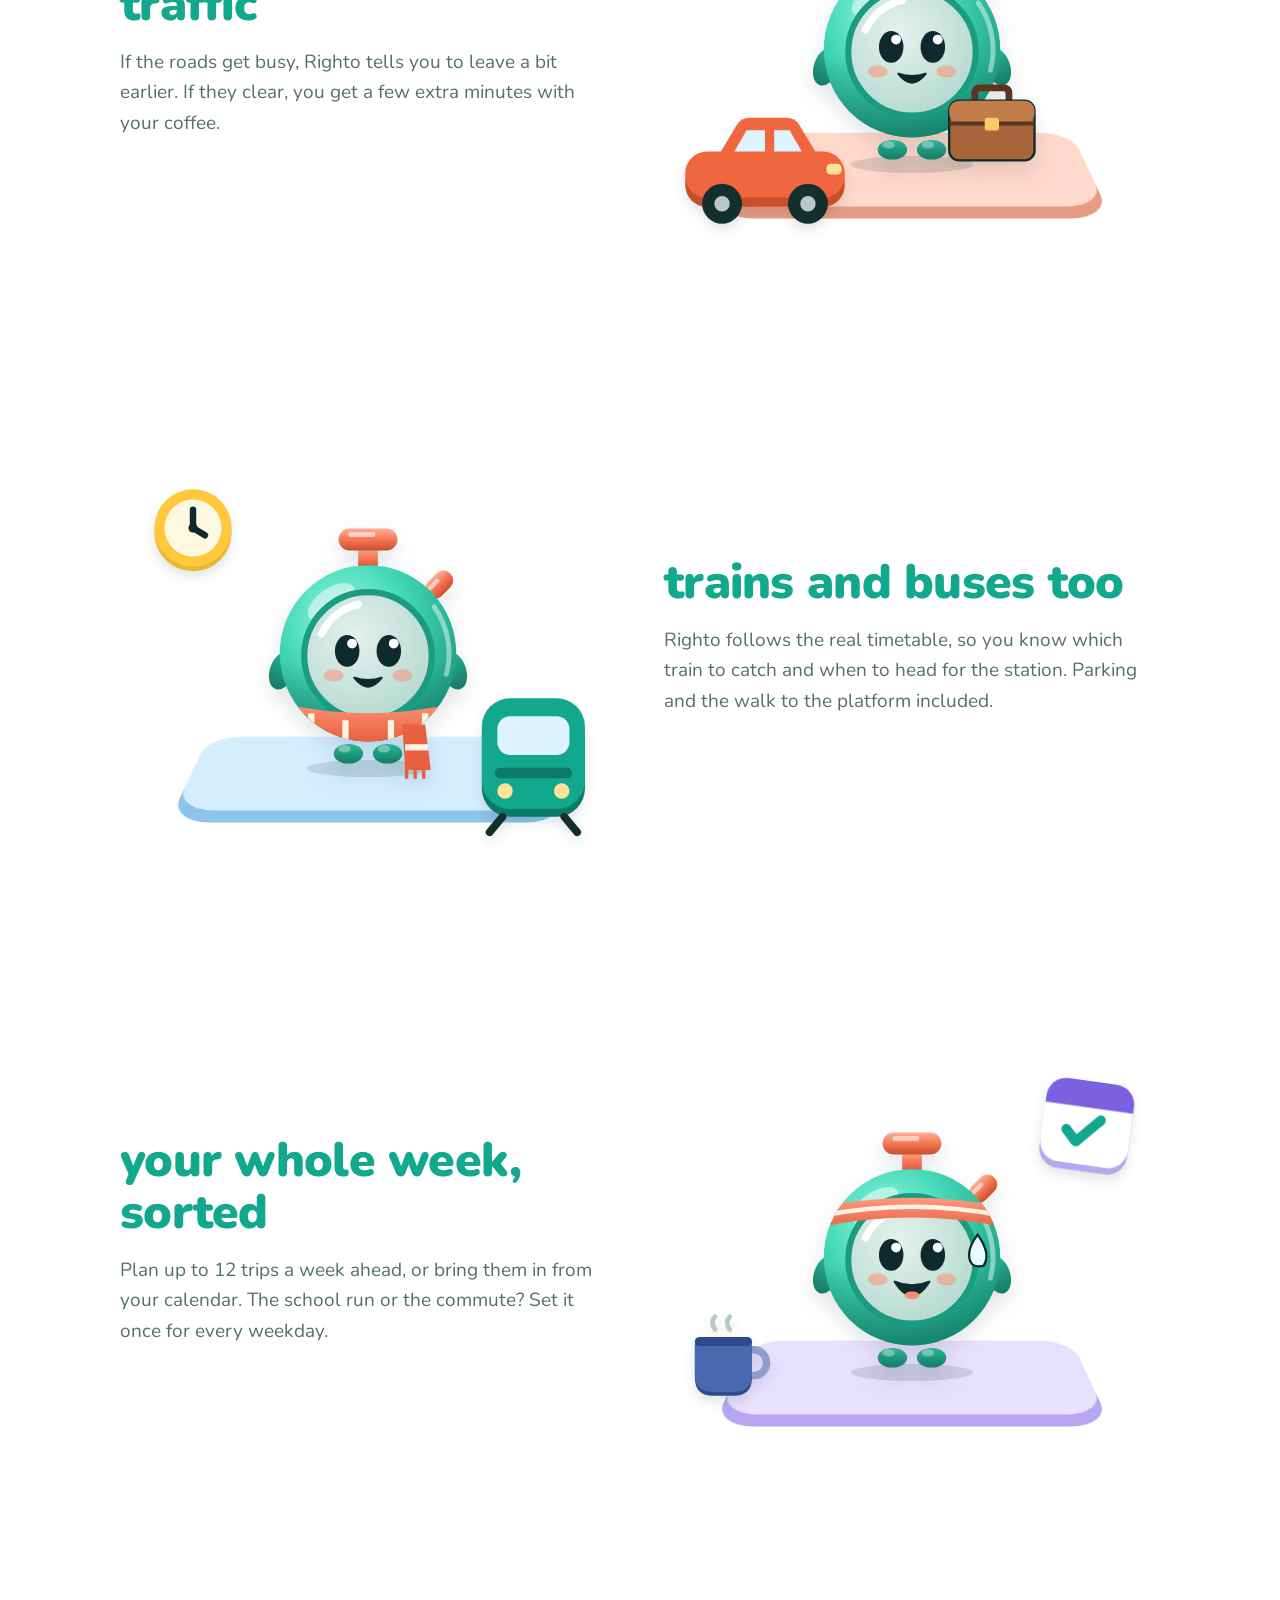
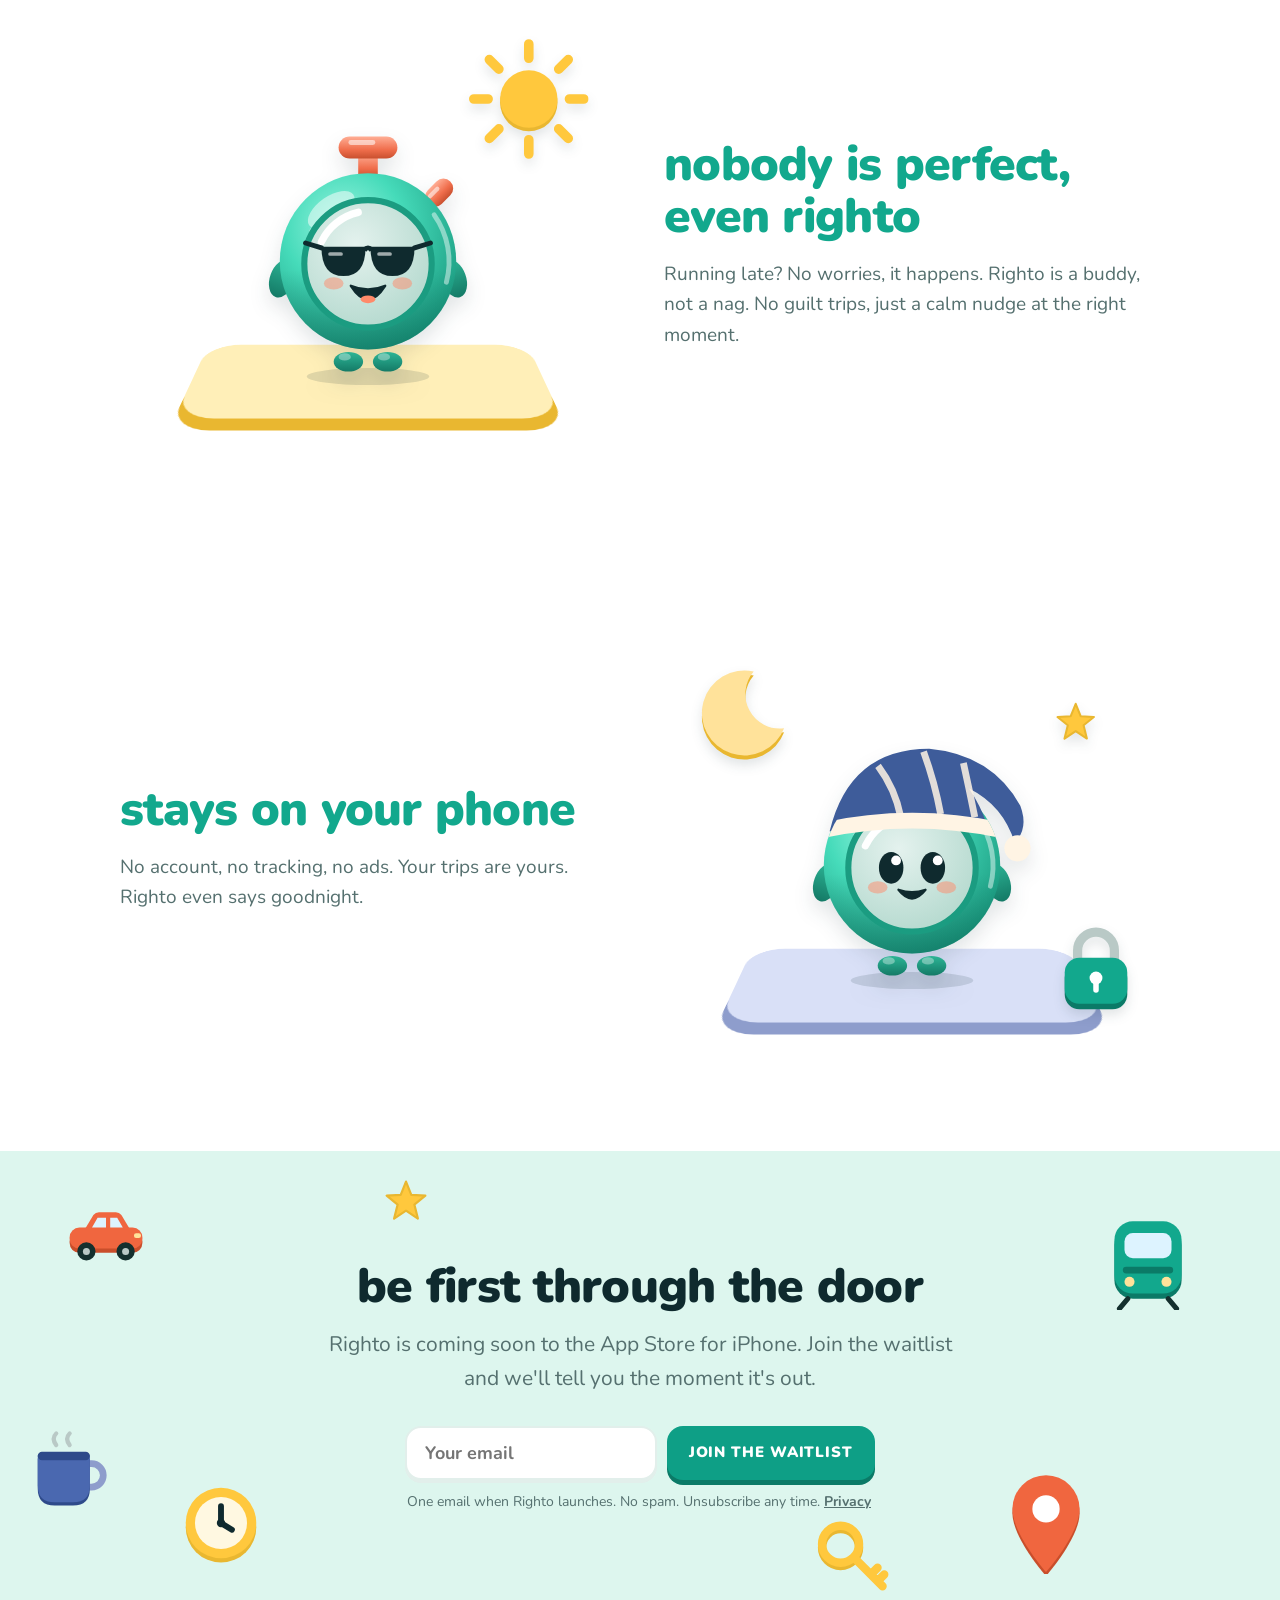
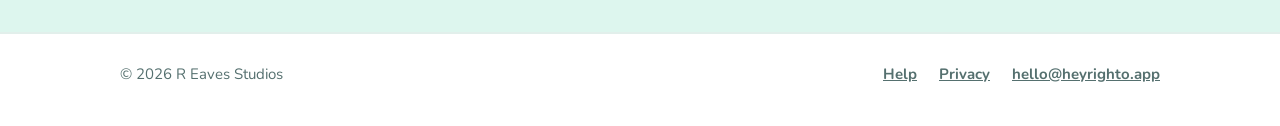
==== commit 8994bd53: "Animate Righto in the hero: drop in, blink, wave, crown press, Time to go hop Co-Authored-By: Claude" ====
--- a/index.html
+++ b/index.html
@@ -8,6 +8,7 @@
 <link rel="apple-touch-icon" href="apple-touch-icon.png">
 <link rel="preload" href="assets/fonts/nunito-latin-900-normal.woff2" as="font" type="font/woff2" crossorigin>
 <link rel="stylesheet" href="assets/home.css">
+<link rel="stylesheet" href="assets/righto-anim.css">
 <title>Righto: Leave On Time</title>
 <meta name="description" content="Righto tells you when to start getting ready and when to leave, door to door, using live traffic. Coming soon to the App Store. Join the waitlist.">
 <meta property="og:title" content="Righto: Leave On Time">
@@ -109,8 +110,23 @@
         <div class="tile" style="background:#C9F2E5"></div>
         <svg class="prop" style="left:0;top:14%;width:20%;--r:-10deg" aria-hidden="true"><use href="#i-pin"/></svg>
         <svg class="prop" style="left:4%;bottom:6%;width:22%" aria-hidden="true"><use href="#i-keys"/></svg>
-        <div class="phone" aria-hidden="true"><div class="scr"><span class="k">Leave in</span><span class="t">12 min</span><span class="s">for 9:00 at Work</span><span class="bar2"><b></b></span></div></div>
-        <img class="righto bob" src="assets/righto/plain.svg" alt="Righto, a friendly round teal stopwatch, smiling">
+        <div class="phone" aria-hidden="true"><div class="scr"><div class="ph-a"><span class="k">Leave in</span><span class="t">1 min</span><span class="s">for 9:00 at Work</span><span class="bar2"><b></b></span></div><div class="ph-b"><span class="k">9:00 at Work</span><span class="t go">Time to go!</span><span class="s">Off you go</span></div></div></div>
+        <div class="righto r-idle"><svg class="righto-live" viewBox="-20 -14 240 240" role="img" aria-label="Righto, a friendly round teal stopwatch, smiling"><defs><radialGradient id="g3body" cx="0.36" cy="0.3" r="0.75"><stop offset="0" stop-color="#9AF5E0"/><stop offset="0.45" stop-color="#46DBBA"/><stop offset="1" stop-color="#1B9C81"/></radialGradient>
+<linearGradient id="g3shade" x1="0" y1="0" x2="0" y2="1"><stop offset="0.55" stop-color="#0B5E50" stop-opacity="0"/><stop offset="1" stop-color="#0B5E50" stop-opacity="0.45"/></linearGradient>
+<linearGradient id="g3coral" x1="0" y1="0" x2="0" y2="1"><stop offset="0" stop-color="#FFAE95"/><stop offset="0.6" stop-color="#F06E4C"/><stop offset="1" stop-color="#C9502F"/></linearGradient>
+<linearGradient id="g3foot" x1="0" y1="0" x2="0" y2="1"><stop offset="0" stop-color="#2DB596"/><stop offset="1" stop-color="#147A66"/></linearGradient>
+<radialGradient id="g3plate" cx="0.4" cy="0.35" r="0.7"><stop offset="0" stop-color="#E4F2EE"/><stop offset="1" stop-color="#B4D9CE"/></radialGradient>
+<linearGradient id="btn" x1="0" y1="0" x2="0" y2="1"><stop offset="0" stop-color="#FF9B7F"/><stop offset="1" stop-color="#E8603F"/></linearGradient>
+<clipPath id="bc"><circle cx="50" cy="55" r="31"/></clipPath>
+<clipPath id="bc3"><circle cx="100" cy="112" r="72"/></clipPath></defs><ellipse cx="100" cy="206" rx="50" ry="7" fill="#0F2A2E" opacity="0.13"/><g class="r-all"><g class="r-squash"><ellipse cx="30" cy="126" rx="10" ry="16" fill="url(#g3foot)" transform="rotate(20 30 126)"/><g class="r-arm"><ellipse cx="170" cy="126" rx="10" ry="16" fill="url(#g3foot)" transform="rotate(-20 170 126)"/></g><ellipse cx="84" cy="194" rx="12" ry="8" fill="url(#g3foot)"/><ellipse cx="116" cy="194" rx="12" ry="8" fill="url(#g3foot)"/>
+<ellipse cx="81" cy="190" rx="5" ry="3" fill="#FFFFFF" opacity="0.35"/><ellipse cx="113" cy="190" rx="5" ry="3" fill="#FFFFFF" opacity="0.35"/><g class="r-crown"><rect x="92" y="24" width="16" height="20" rx="3" fill="url(#g3coral)"/>
+<rect x="76" y="10" width="48" height="18" rx="9" fill="url(#g3coral)"/>
+<rect x="84" y="13" width="22" height="4" rx="2" fill="#FFFFFF" opacity="0.55"/></g><g transform="rotate(-45 158 56)"><rect x="145" y="48" width="26" height="16" rx="8" fill="url(#g3coral)"/><rect x="149" y="51" width="12" height="3.5" rx="1.75" fill="#FFFFFF" opacity="0.55"/></g><circle cx="100" cy="112" r="72" fill="url(#g3body)"/>
+<circle cx="100" cy="112" r="72" fill="url(#g3shade)"/>
+<ellipse cx="70" cy="70" rx="22" ry="11" fill="#FFFFFF" opacity="0.5" transform="rotate(-35 70 70)"/>
+<circle cx="56" cy="88" r="4" fill="#FFFFFF" opacity="0.5"/>
+<path d="M154 74 A66 66 0 0 1 164 129" fill="none" stroke="#FFFFFF" stroke-width="4" stroke-linecap="round" opacity="0.45"/>
+<ellipse cx="64" cy="132" rx="9" ry="5.5" fill="#FF8A6A" opacity="0.45"/><ellipse cx="136" cy="132" rx="9" ry="5.5" fill="#FF8A6A" opacity="0.45"/><circle cx="100" cy="114" r="52" fill="url(#g3plate)" stroke="#1B9C81" stroke-width="5"/><path d="M62 96 A44 44 0 0 1 92 72" fill="none" stroke="#FFFFFF" stroke-width="6" stroke-linecap="round"/><ellipse cx="72" cy="130" rx="8" ry="5" fill="#FF8A6A" opacity="0.5"/><ellipse cx="128" cy="130" rx="8" ry="5" fill="#FF8A6A" opacity="0.5"/><g class="r-look"><g class="r-eyes"><ellipse cx="83" cy="110" rx="10" ry="13" fill="#0F2A2E"/><ellipse cx="117" cy="110" rx="10" ry="13" fill="#0F2A2E"/><circle cx="87" cy="104" r="4" fill="#FFFFFF"/><circle cx="121" cy="104" r="4" fill="#FFFFFF"/></g></g><g class="r-mouth"><path d="M89 132 Q100 146 111 132 Q100 136 89 132 Z" fill="#0F2A2E" stroke="#0F2A2E" stroke-width="2" stroke-linejoin="round"/></g></g></g></svg></div>
       </div>
     </div>
     <div class="hero-copy">
--- a/assets/home.css
+++ b/assets/home.css
@@ -72,12 +72,14 @@
 
 /* Hero phone */
 .phone{position:absolute;right:0;top:4%;width:33%;aspect-ratio:9/18.5;border-radius:28px;background:#14302E;padding:7px;box-shadow:0 8px 0 #0A1C1B,0 20px 40px rgba(15,42,46,.18);transform:rotate(8deg)}
-.phone .scr{height:100%;border-radius:22px;background:linear-gradient(180deg,#D7F7EE,#FFFFFF 60%);display:flex;flex-direction:column;align-items:center;justify-content:center;gap:4px;text-align:center;color:#0F2A2E;padding:10px}
+.phone .scr{position:relative;height:100%;border-radius:22px;background:linear-gradient(180deg,#D7F7EE,#FFFFFF 60%);display:flex;flex-direction:column;align-items:center;justify-content:center;gap:4px;text-align:center;color:#0F2A2E;padding:10px}
 .phone .k{font-size:clamp(9px,1.1vw,12px);font-weight:800;color:#55706F;text-transform:uppercase;letter-spacing:.06em}
 .phone .t{white-space:nowrap;font-weight:900;font-size:clamp(22px,3vw,34px);line-height:1;color:#0E9F86}
 .phone .s{font-weight:800;font-size:clamp(10px,1.2vw,13px)}
+.phone .ph-a{display:flex;flex-direction:column;align-items:center;gap:4px;width:100%}
+.phone .t.go{white-space:normal;font-size:clamp(20px,2.8vw,32px);line-height:1;color:#F0663F}
 .phone .bar2{width:80%;height:8px;border-radius:8px;background:#E2EFEB;margin-top:8px;overflow:hidden}
-.phone .bar2 b{display:block;height:100%;width:62%;background:#3DD6B5;border-radius:8px}
+.phone .bar2 b{display:block;height:100%;width:94%;background:#3DD6B5;border-radius:8px}
 
 /* Feature rows (zig-zag) */
 .feature{display:grid;grid-template-columns:1fr 1fr;align-items:center;gap:48px;padding:72px 0}
--- a/assets/righto-anim.css
+++ b/assets/righto-anim.css
@@ -0,0 +1,38 @@
+/* Righto's hello: drops in, blinks, waves, checks the phone, presses his crown, happy hop.
+   Plays once (about 4 s), then he just bobs and blinks now and then.
+   Everything is CSS so the same timeline renders the TikTok / Instagram clip. */
+.righto-live{display:block;width:100%;height:auto;overflow:visible;cursor:pointer}
+.righto-live g{transform-box:view-box}
+.r-all{transform-origin:100px 206px;animation:r-drop .6s cubic-bezier(.5,0,.9,.6) both,r-hop .7s 3.25s cubic-bezier(.3,1.5,.5,1) forwards}
+.r-squash{transform-origin:100px 206px;animation:r-squash .55s .55s ease-out forwards}
+.r-eyes{transform-origin:100px 110px;animation:r-blink .22s 1.15s,r-blink-idle 5s 5s infinite}
+.r-arm{transform-origin:170px 126px;animation:r-wave 1.3s 1.4s ease-in-out}
+.r-look{animation:r-look 1.3s 2.45s ease-in-out}
+.r-crown{transform-origin:100px 30px;animation:r-press .35s 2.95s ease-in-out}
+.r-mouth{transform-origin:100px 136px;animation:r-grin .9s 3.15s ease-out both}
+.r-idle{animation:r-bob 3.6s 4.2s ease-in-out infinite;transform-origin:50% 100%}
+
+@keyframes r-drop{0%{transform:translateY(-260px)}100%{transform:translateY(0)}}
+@keyframes r-squash{0%{transform:scale(1.14,.84)}35%{transform:scale(.94,1.07)}65%{transform:scale(1.03,.97)}100%{transform:scale(1)}}
+@keyframes r-blink{0%,100%{transform:scaleY(1)}50%{transform:scaleY(.08)}}
+@keyframes r-blink-idle{0%,92%,100%{transform:scaleY(1)}95%{transform:scaleY(.08)}}
+@keyframes r-wave{0%{transform:none}15%{transform:translate(13px,-36px) rotate(25deg)}32%{transform:translate(13px,-36px) rotate(65deg)}49%{transform:translate(13px,-36px) rotate(25deg)}66%{transform:translate(13px,-36px) rotate(65deg)}82%{transform:translate(13px,-36px) rotate(35deg)}100%{transform:none}}
+@keyframes r-look{0%{transform:translate(0,0)}25%,75%{transform:translate(7px,-4px)}100%{transform:translate(0,0)}}
+@keyframes r-press{0%,100%{transform:translateY(0)}45%{transform:translateY(7px) scale(1.04,.9)}}
+@keyframes r-grin{0%{transform:scale(1)}30%{transform:scale(1.35,1.5)}100%{transform:scale(1.1,1.15)}}
+@keyframes r-hop{0%{transform:translateY(0) scale(1.08,.92)}40%{transform:translateY(-34px) scale(.95,1.06)}75%{transform:translateY(0) scale(1.06,.94)}100%{transform:translateY(0) scale(1)}}
+@keyframes r-bob{0%,100%{transform:translateY(0)}50%{transform:translateY(-7px)}}
+
+/* The phone flips from the countdown to "Time to go!" when he presses his crown */
+.ph-a{animation:ph-out .25s 3.05s both}
+.ph-b{position:absolute;inset:0;display:flex;flex-direction:column;align-items:center;justify-content:center;gap:4px;opacity:0;animation:ph-in .5s 3.1s cubic-bezier(.3,1.6,.5,1) both}
+@keyframes ph-out{to{opacity:0;transform:scale(.8)}}
+@keyframes ph-in{0%{opacity:0;transform:scale(.6)}100%{opacity:1;transform:scale(1)}}
+
+/* Tap him and he hops again */
+.righto-live.again .r-all{animation:r-hop .7s cubic-bezier(.3,1.5,.5,1) both}
+
+@media (prefers-reduced-motion:reduce){
+  .righto-live *,.ph-a,.ph-b,.r-idle{animation:none!important}
+  .ph-a{opacity:0}.ph-b{opacity:1}
+}
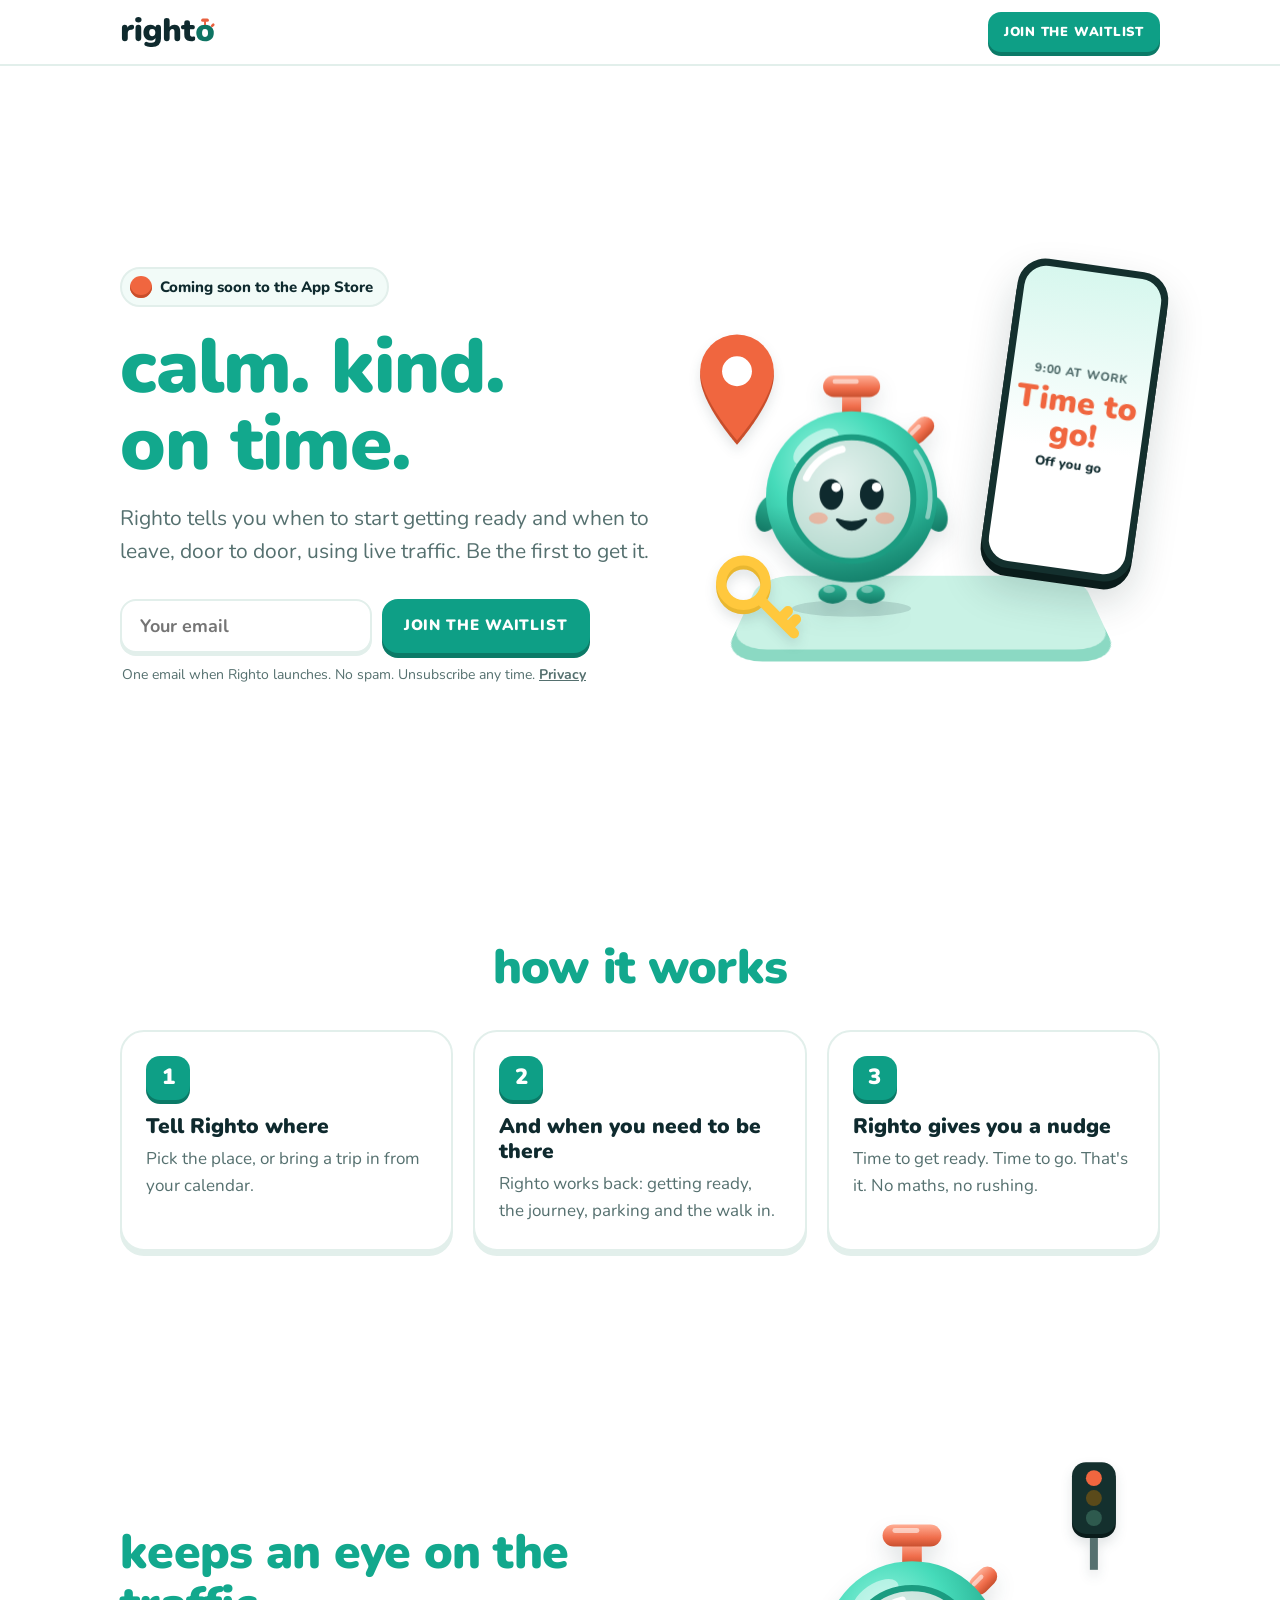
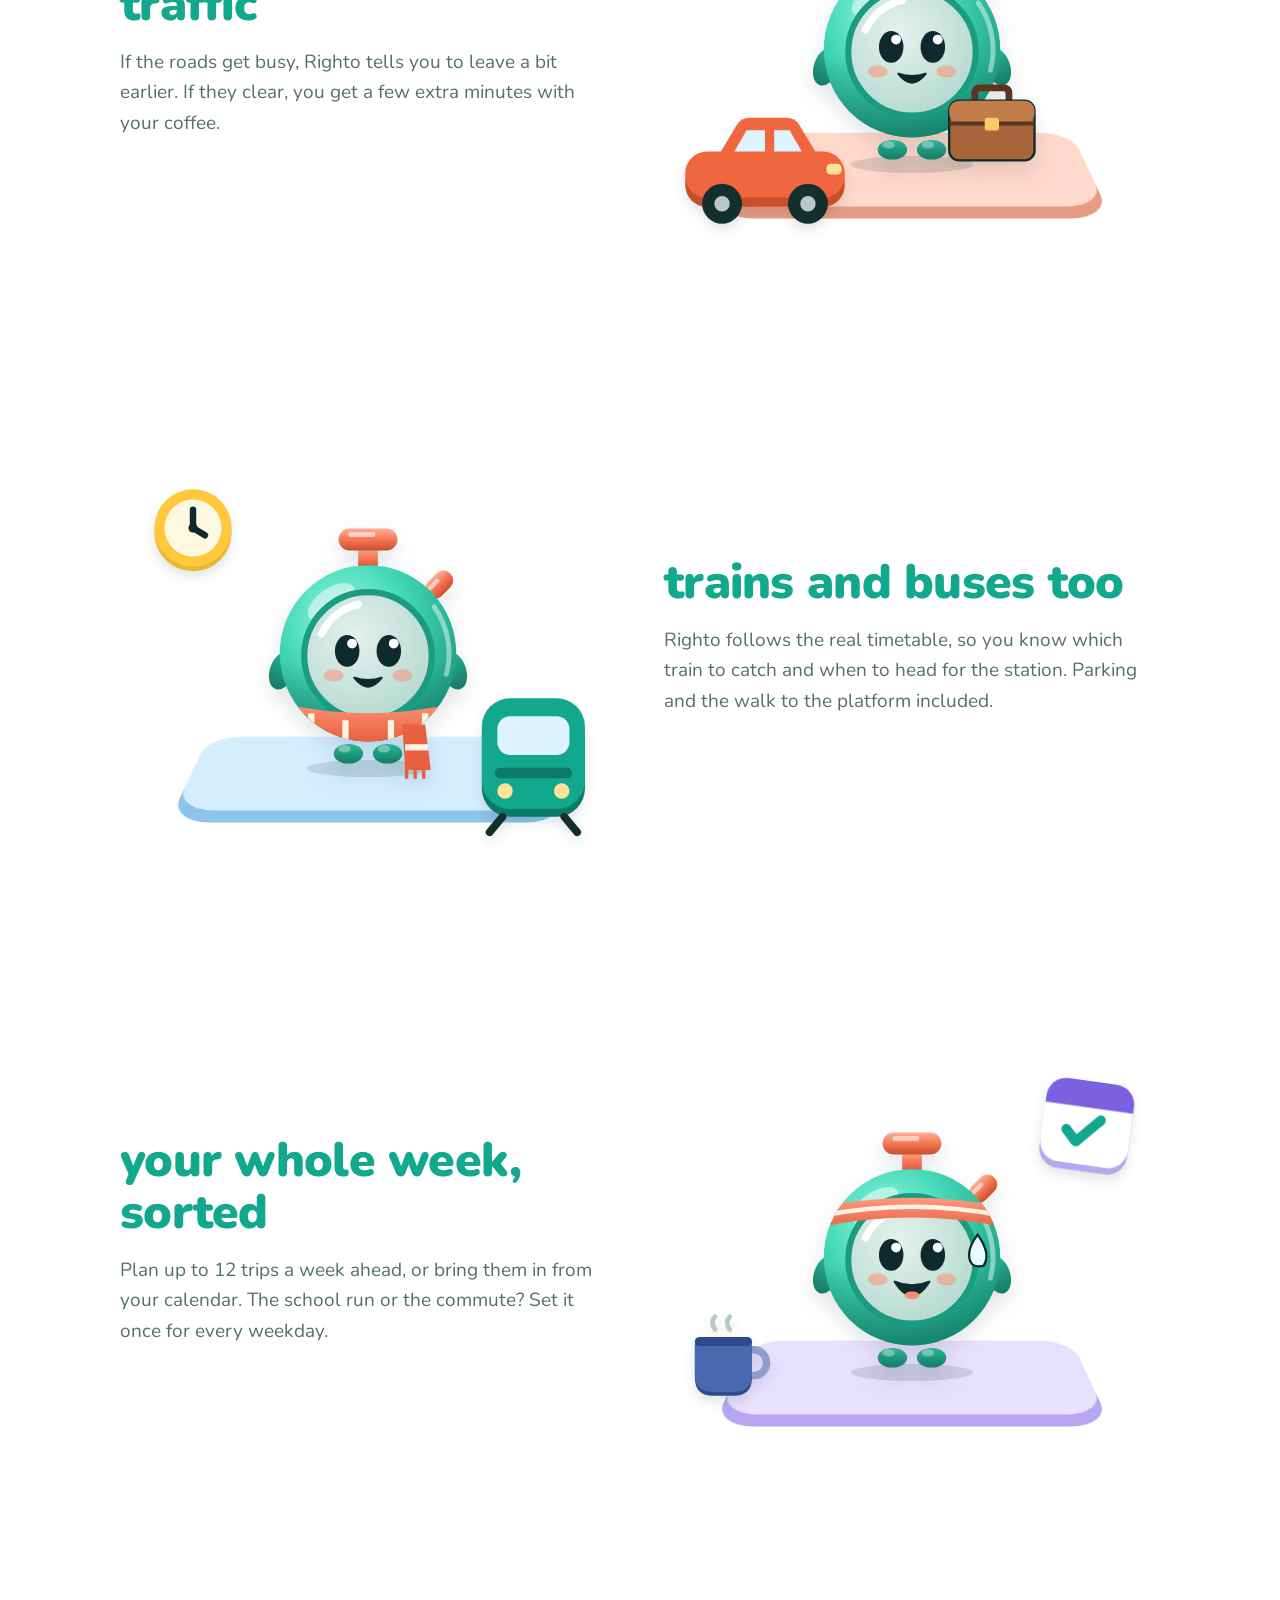
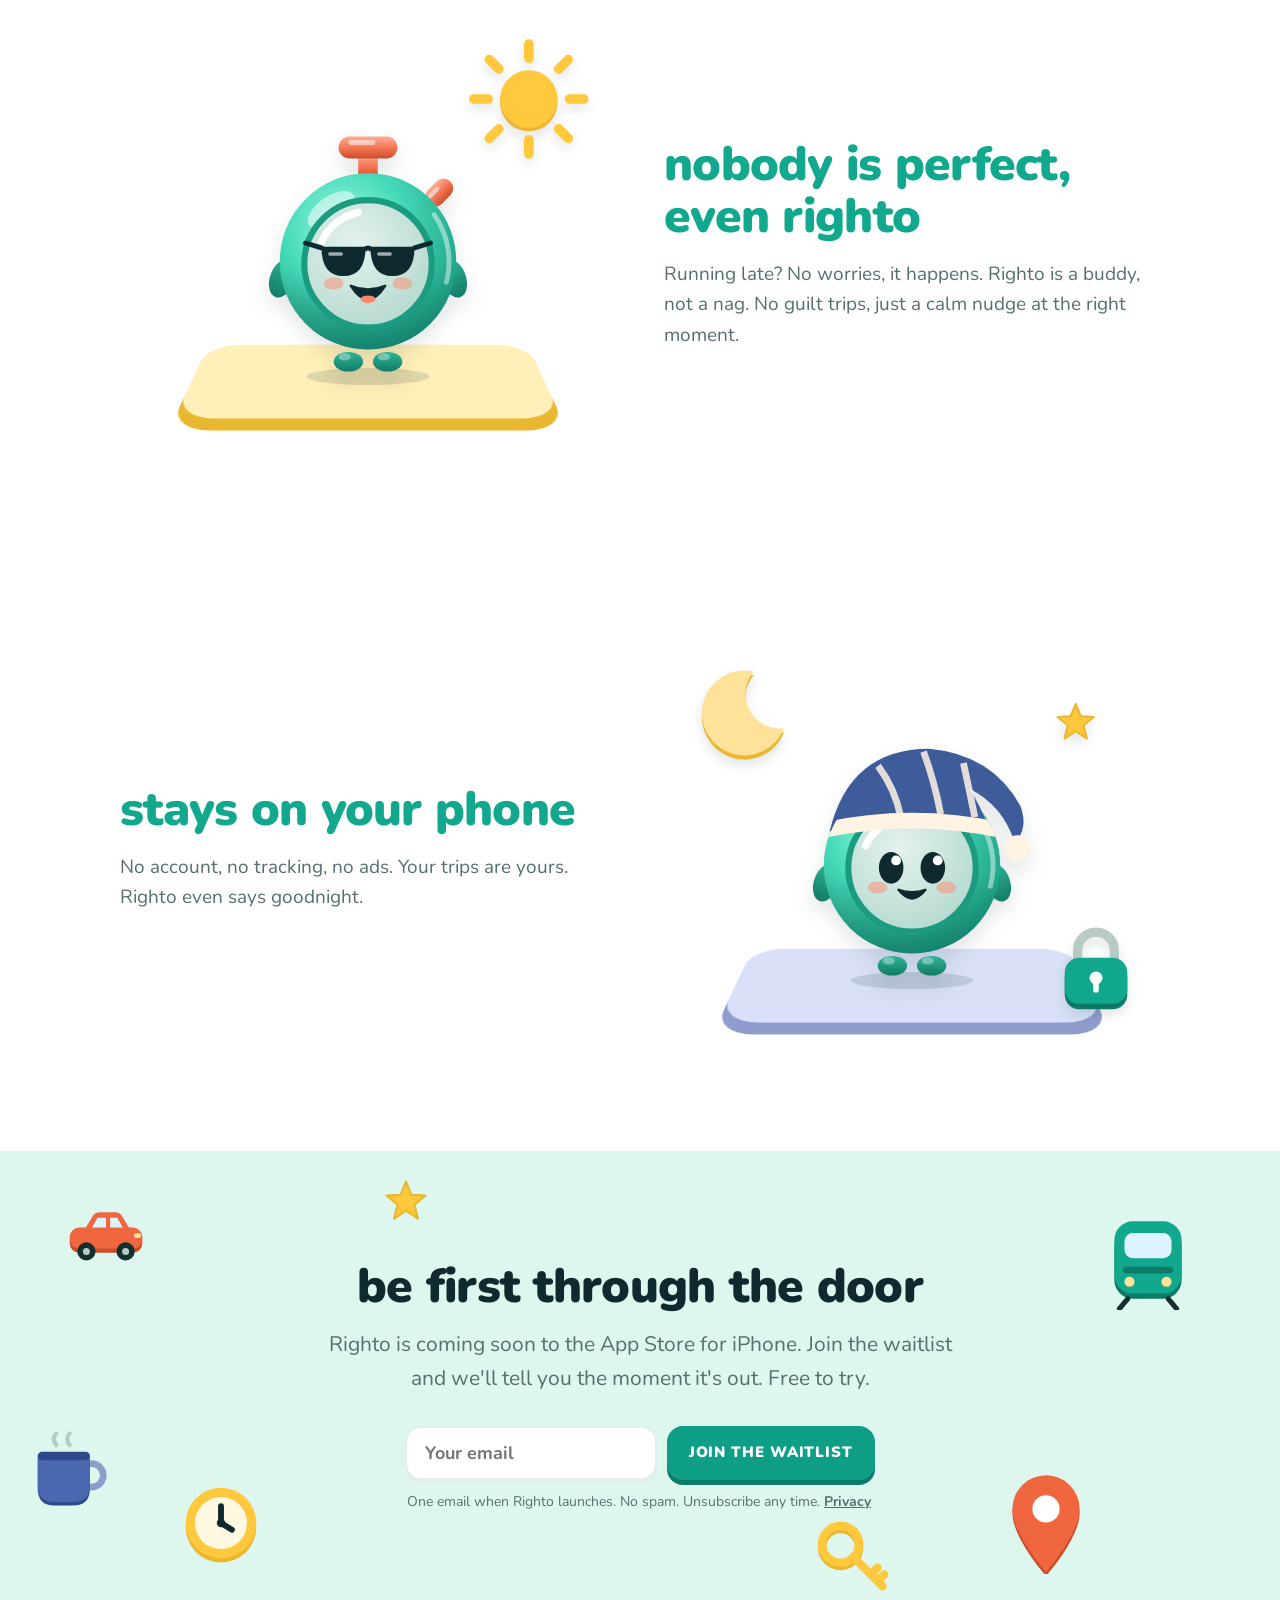
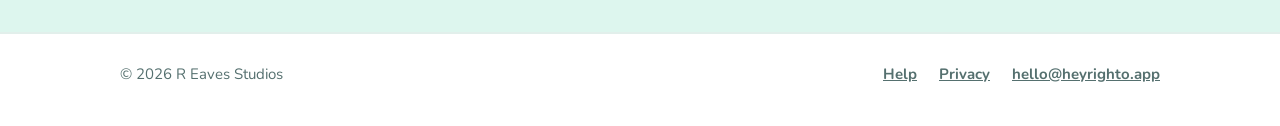
==== commit 1a2237cd: "Waitlist band: add Free to try Co-Authored-By: Claude Opus 5.5 <noreply@anthropic.com> Claude-Sessio" ====
--- a/index.html
+++ b/index.html
@@ -242,7 +242,7 @@
   <svg class="floaty" style="right:30%;bottom:6%;--r:-10deg" aria-hidden="true" viewBox="0 0 100 100"><use href="#i-keys"/></svg>
   <svg class="floaty" style="left:2%;top:58%;--r:6deg" aria-hidden="true" viewBox="0 0 100 100"><use href="#i-cup"/></svg>
   <h2>be first through the door</h2>
-  <p class="lead">Righto is coming soon to the App Store for iPhone. Join the waitlist and we'll tell you the moment it's out.</p>
+  <p class="lead">Righto is coming soon to the App Store for iPhone. Join the waitlist and we'll tell you the moment it's out. Free to try.</p>
   <div class="join">
     <form class="waitlist" novalidate>
       <label class="hp" aria-hidden="true">Leave this empty <input type="text" name="website" tabindex="-1" autocomplete="off"></label>
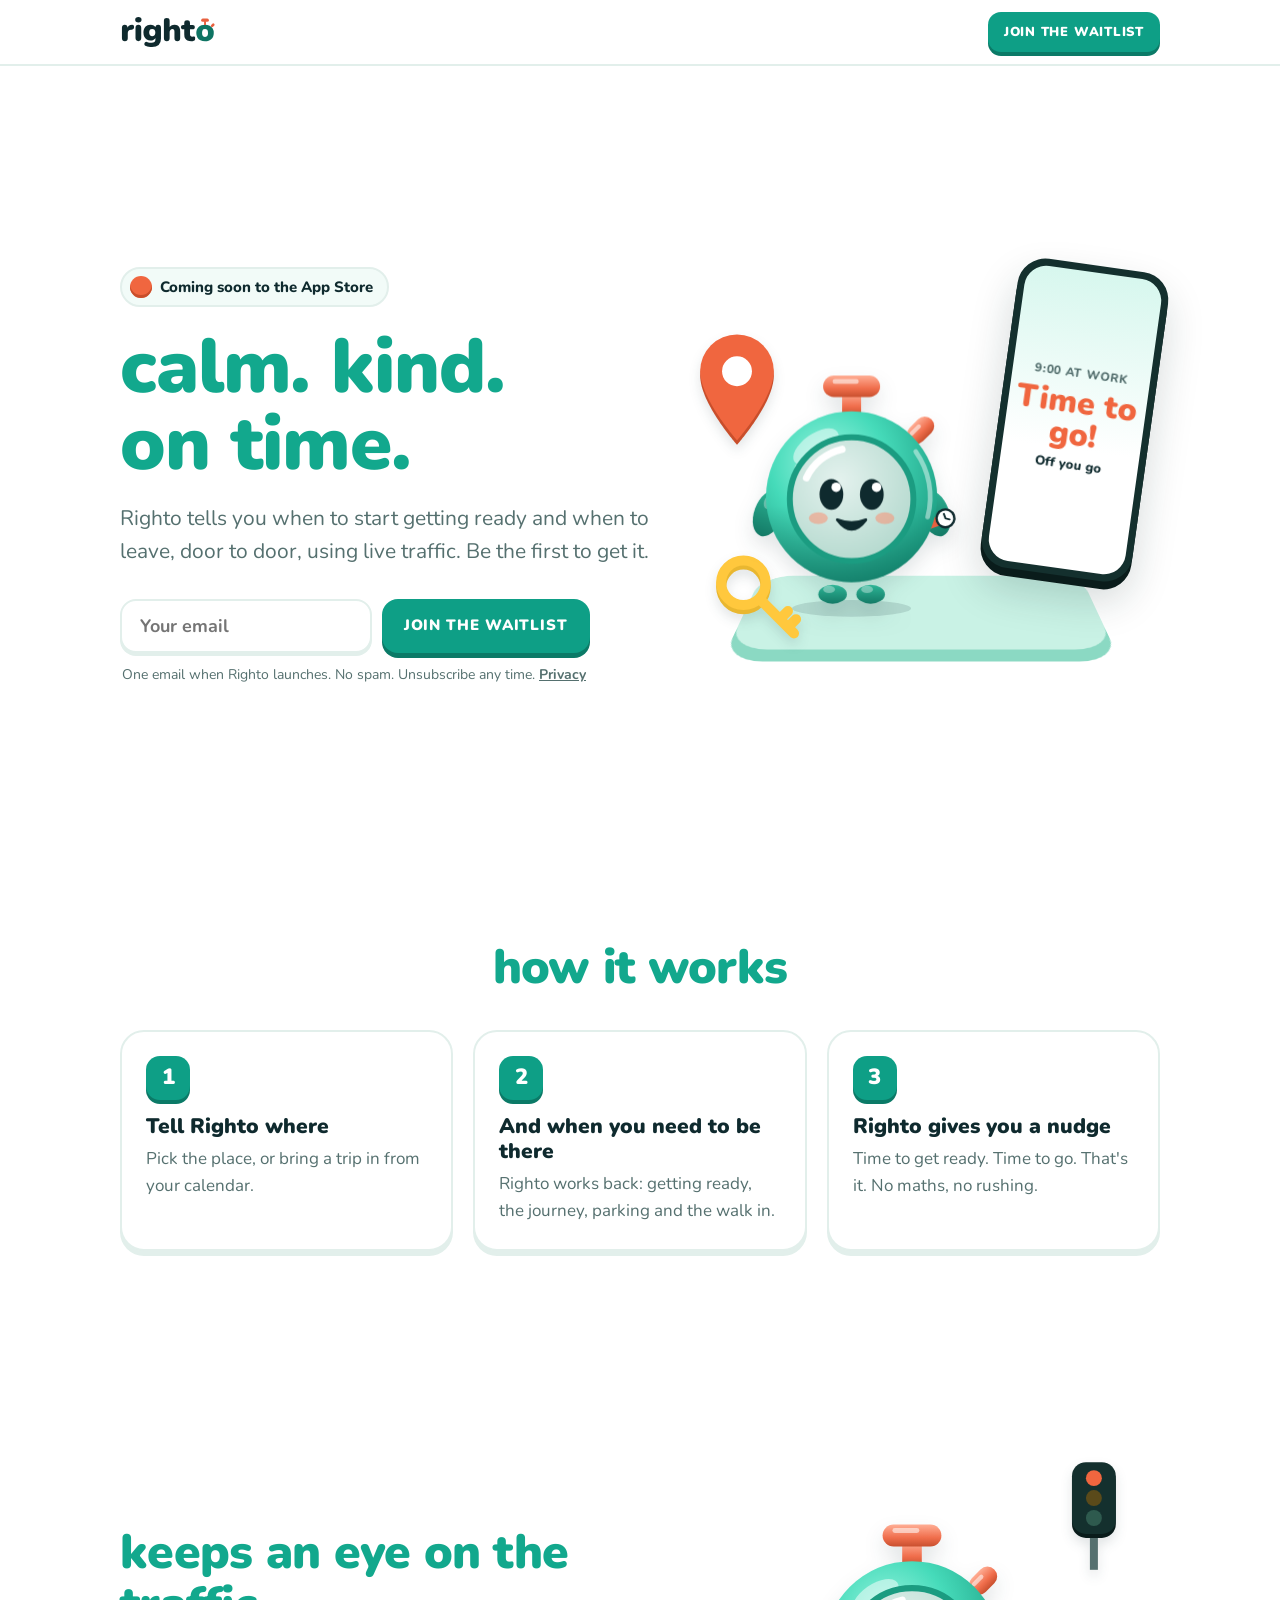
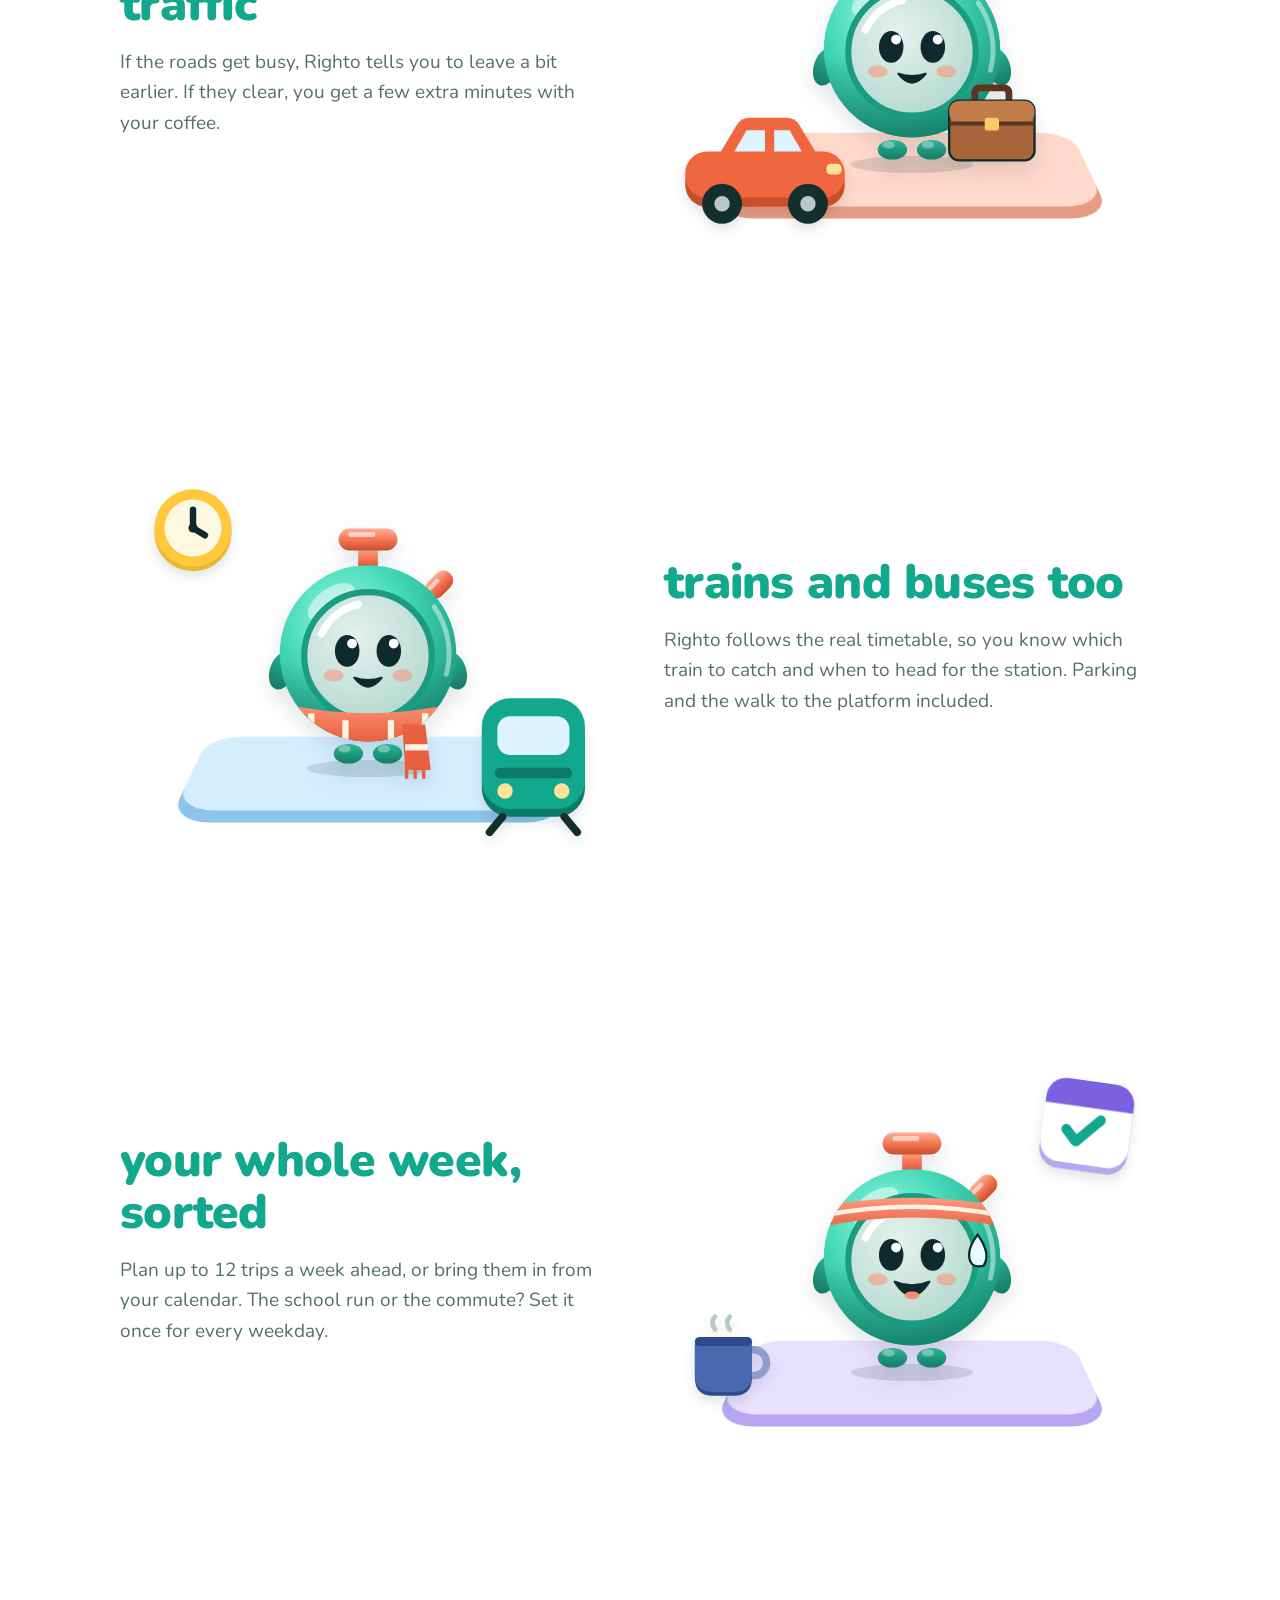
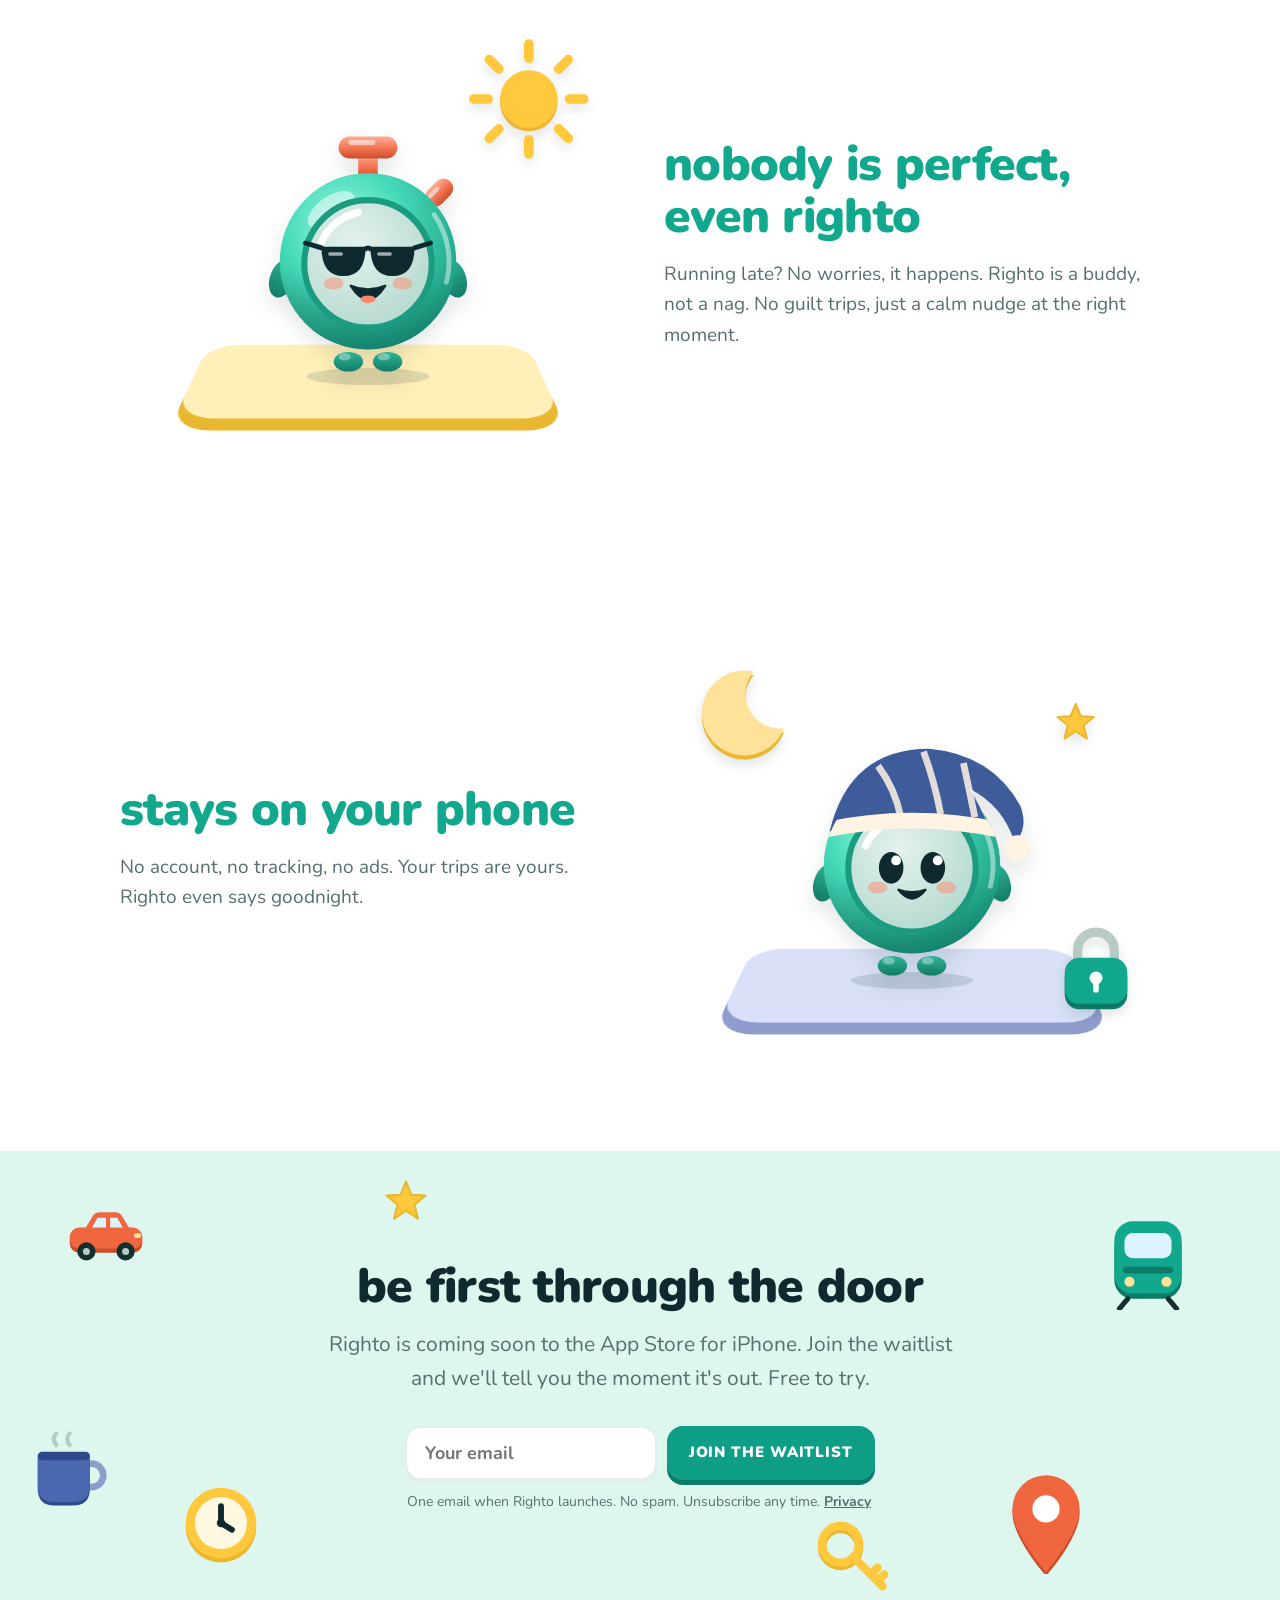
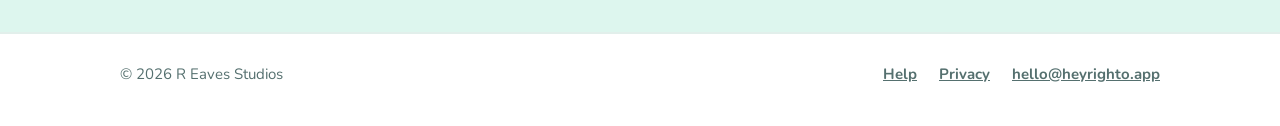
==== commit 3ad3ba38: "Righto's signature wave (app's own arm, swing and timing), wristwatch, 5 min countdown; tap = wave C" ====
--- a/index.html
+++ b/index.html
@@ -110,15 +110,15 @@
         <div class="tile" style="background:#C9F2E5"></div>
         <svg class="prop" style="left:0;top:14%;width:20%;--r:-10deg" aria-hidden="true"><use href="#i-pin"/></svg>
         <svg class="prop" style="left:4%;bottom:6%;width:22%" aria-hidden="true"><use href="#i-keys"/></svg>
-        <div class="phone" aria-hidden="true"><div class="scr"><div class="ph-a"><span class="k">Leave in</span><span class="t">1 min</span><span class="s">for 9:00 at Work</span><span class="bar2"><b></b></span></div><div class="ph-b"><span class="k">9:00 at Work</span><span class="t go">Time to go!</span><span class="s">Off you go</span></div></div></div>
-        <div class="righto r-idle"><svg class="righto-live" viewBox="-20 -14 240 240" role="img" aria-label="Righto, a friendly round teal stopwatch, smiling"><defs><radialGradient id="g3body" cx="0.36" cy="0.3" r="0.75"><stop offset="0" stop-color="#9AF5E0"/><stop offset="0.45" stop-color="#46DBBA"/><stop offset="1" stop-color="#1B9C81"/></radialGradient>
+        <div class="phone" aria-hidden="true"><div class="scr"><div class="ph-a"><span class="k">Leave in</span><span class="t">5 min</span><span class="s">for 9:00 at Work</span><span class="bar2"><b></b></span></div><div class="ph-b"><span class="k">9:00 at Work</span><span class="t go">Time to go!</span><span class="s">Off you go</span></div></div></div>
+        <div class="righto r-idle"><svg class="righto-live" viewBox="-20 -14 240 240" role="img" aria-label="Righto, a friendly round teal stopwatch, waving hello"><defs><radialGradient id="g3body" cx="0.36" cy="0.3" r="0.75"><stop offset="0" stop-color="#9AF5E0"/><stop offset="0.45" stop-color="#46DBBA"/><stop offset="1" stop-color="#1B9C81"/></radialGradient>
 <linearGradient id="g3shade" x1="0" y1="0" x2="0" y2="1"><stop offset="0.55" stop-color="#0B5E50" stop-opacity="0"/><stop offset="1" stop-color="#0B5E50" stop-opacity="0.45"/></linearGradient>
 <linearGradient id="g3coral" x1="0" y1="0" x2="0" y2="1"><stop offset="0" stop-color="#FFAE95"/><stop offset="0.6" stop-color="#F06E4C"/><stop offset="1" stop-color="#C9502F"/></linearGradient>
 <linearGradient id="g3foot" x1="0" y1="0" x2="0" y2="1"><stop offset="0" stop-color="#2DB596"/><stop offset="1" stop-color="#147A66"/></linearGradient>
 <radialGradient id="g3plate" cx="0.4" cy="0.35" r="0.7"><stop offset="0" stop-color="#E4F2EE"/><stop offset="1" stop-color="#B4D9CE"/></radialGradient>
 <linearGradient id="btn" x1="0" y1="0" x2="0" y2="1"><stop offset="0" stop-color="#FF9B7F"/><stop offset="1" stop-color="#E8603F"/></linearGradient>
 <clipPath id="bc"><circle cx="50" cy="55" r="31"/></clipPath>
-<clipPath id="bc3"><circle cx="100" cy="112" r="72"/></clipPath></defs><ellipse cx="100" cy="206" rx="50" ry="7" fill="#0F2A2E" opacity="0.13"/><g class="r-all"><g class="r-squash"><ellipse cx="30" cy="126" rx="10" ry="16" fill="url(#g3foot)" transform="rotate(20 30 126)"/><g class="r-arm"><ellipse cx="170" cy="126" rx="10" ry="16" fill="url(#g3foot)" transform="rotate(-20 170 126)"/></g><ellipse cx="84" cy="194" rx="12" ry="8" fill="url(#g3foot)"/><ellipse cx="116" cy="194" rx="12" ry="8" fill="url(#g3foot)"/>
+<clipPath id="bc3"><circle cx="100" cy="112" r="72"/></clipPath></defs><ellipse cx="100" cy="206" rx="50" ry="7" fill="#0F2A2E" opacity="0.13"/><g class="r-all"><g class="r-rock"><g class="r-squash"><g class="r-armL r-back"><ellipse cx="0" cy="0" rx="12" ry="20" fill="url(#g3foot)"/><ellipse cx="-3" cy="-9" rx="4" ry="6" fill="#FFFFFF" opacity="0.3"/></g><g class="r-armR"><ellipse cx="0" cy="0" rx="12" ry="20" fill="url(#g3foot)"/><ellipse cx="-3" cy="-9" rx="4" ry="6" fill="#FFFFFF" opacity="0.3"/><g transform="translate(0 7)"><rect x="-13" y="-4" width="26" height="8" rx="4" fill="#E8603F"/><circle cx="7" cy="0" r="7.5" fill="#FFFFFF" stroke="#0F2A2E" stroke-width="2"/><path d="M7 -4 V0 L10 2" stroke="#0F2A2E" stroke-width="1.6" stroke-linecap="round" fill="none"/></g></g><ellipse cx="84" cy="194" rx="12" ry="8" fill="url(#g3foot)"/><ellipse cx="116" cy="194" rx="12" ry="8" fill="url(#g3foot)"/>
 <ellipse cx="81" cy="190" rx="5" ry="3" fill="#FFFFFF" opacity="0.35"/><ellipse cx="113" cy="190" rx="5" ry="3" fill="#FFFFFF" opacity="0.35"/><g class="r-crown"><rect x="92" y="24" width="16" height="20" rx="3" fill="url(#g3coral)"/>
 <rect x="76" y="10" width="48" height="18" rx="9" fill="url(#g3coral)"/>
 <rect x="84" y="13" width="22" height="4" rx="2" fill="#FFFFFF" opacity="0.55"/></g><g transform="rotate(-45 158 56)"><rect x="145" y="48" width="26" height="16" rx="8" fill="url(#g3coral)"/><rect x="149" y="51" width="12" height="3.5" rx="1.75" fill="#FFFFFF" opacity="0.55"/></g><circle cx="100" cy="112" r="72" fill="url(#g3body)"/>
@@ -126,7 +126,7 @@
 <ellipse cx="70" cy="70" rx="22" ry="11" fill="#FFFFFF" opacity="0.5" transform="rotate(-35 70 70)"/>
 <circle cx="56" cy="88" r="4" fill="#FFFFFF" opacity="0.5"/>
 <path d="M154 74 A66 66 0 0 1 164 129" fill="none" stroke="#FFFFFF" stroke-width="4" stroke-linecap="round" opacity="0.45"/>
-<ellipse cx="64" cy="132" rx="9" ry="5.5" fill="#FF8A6A" opacity="0.45"/><ellipse cx="136" cy="132" rx="9" ry="5.5" fill="#FF8A6A" opacity="0.45"/><circle cx="100" cy="114" r="52" fill="url(#g3plate)" stroke="#1B9C81" stroke-width="5"/><path d="M62 96 A44 44 0 0 1 92 72" fill="none" stroke="#FFFFFF" stroke-width="6" stroke-linecap="round"/><ellipse cx="72" cy="130" rx="8" ry="5" fill="#FF8A6A" opacity="0.5"/><ellipse cx="128" cy="130" rx="8" ry="5" fill="#FF8A6A" opacity="0.5"/><g class="r-look"><g class="r-eyes"><ellipse cx="83" cy="110" rx="10" ry="13" fill="#0F2A2E"/><ellipse cx="117" cy="110" rx="10" ry="13" fill="#0F2A2E"/><circle cx="87" cy="104" r="4" fill="#FFFFFF"/><circle cx="121" cy="104" r="4" fill="#FFFFFF"/></g></g><g class="r-mouth"><path d="M89 132 Q100 146 111 132 Q100 136 89 132 Z" fill="#0F2A2E" stroke="#0F2A2E" stroke-width="2" stroke-linejoin="round"/></g></g></g></svg></div>
+<ellipse cx="64" cy="132" rx="9" ry="5.5" fill="#FF8A6A" opacity="0.45"/><ellipse cx="136" cy="132" rx="9" ry="5.5" fill="#FF8A6A" opacity="0.45"/><circle cx="100" cy="114" r="52" fill="url(#g3plate)" stroke="#1B9C81" stroke-width="5"/><path d="M62 96 A44 44 0 0 1 92 72" fill="none" stroke="#FFFFFF" stroke-width="6" stroke-linecap="round"/><ellipse cx="72" cy="130" rx="8" ry="5" fill="#FF8A6A" opacity="0.5"/><ellipse cx="128" cy="130" rx="8" ry="5" fill="#FF8A6A" opacity="0.5"/><g class="r-look"><g class="r-eyes"><ellipse cx="83" cy="110" rx="10" ry="13" fill="#0F2A2E"/><ellipse cx="117" cy="110" rx="10" ry="13" fill="#0F2A2E"/><circle cx="87" cy="104" r="4" fill="#FFFFFF"/><circle cx="121" cy="104" r="4" fill="#FFFFFF"/></g></g><g class="r-mouth"><path d="M89 132 Q100 146 111 132 Q100 136 89 132 Z" fill="#0F2A2E" stroke="#0F2A2E" stroke-width="2" stroke-linejoin="round"/></g><g class="r-armL r-front"><ellipse cx="0" cy="0" rx="12" ry="20" fill="url(#g3foot)"/><ellipse cx="-3" cy="-9" rx="4" ry="6" fill="#FFFFFF" opacity="0.3"/></g></g></g></g></svg></div>
       </div>
     </div>
     <div class="hero-copy">
--- a/assets/righto-anim.css
+++ b/assets/righto-anim.css
@@ -1,22 +1,34 @@
-/* Righto's hello: drops in, blinks, waves, checks the phone, presses his crown, happy hop.
-   Plays once (about 4 s), then he just bobs and blinks now and then.
+/* Righto's hello: drops in, blinks, does his signature wave (the same arm, swing and timing as
+   the app: RightoMotion.wave), checks the phone, presses his crown, happy hop.
+   Plays once (about 5 s), then he just bobs and blinks now and then. Tap him and he waves again.
    Everything is CSS so the same timeline renders the TikTok / Instagram clip. */
 .righto-live{display:block;width:100%;height:auto;overflow:visible;cursor:pointer}
 .righto-live g{transform-box:view-box}
-.r-all{transform-origin:100px 206px;animation:r-drop .6s cubic-bezier(.5,0,.9,.6) both,r-hop .7s 3.25s cubic-bezier(.3,1.5,.5,1) forwards}
+.r-armL{transform:translate(30px,126px) rotate(20deg)}
+.r-armR{transform:translate(170px,126px) rotate(-20deg)}
+.r-front{opacity:0}
+
+.r-all{transform-origin:100px 206px;animation:r-drop .6s cubic-bezier(.5,0,.9,.6) both,r-hop .7s 4.6s cubic-bezier(.3,1.5,.5,1) forwards}
 .r-squash{transform-origin:100px 206px;animation:r-squash .55s .55s ease-out forwards}
-.r-eyes{transform-origin:100px 110px;animation:r-blink .22s 1.15s,r-blink-idle 5s 5s infinite}
-.r-arm{transform-origin:170px 126px;animation:r-wave 1.3s 1.4s ease-in-out}
-.r-look{animation:r-look 1.3s 2.45s ease-in-out}
-.r-crown{transform-origin:100px 30px;animation:r-press .35s 2.95s ease-in-out}
-.r-mouth{transform-origin:100px 136px;animation:r-grin .9s 3.15s ease-out both}
-.r-idle{animation:r-bob 3.6s 4.2s ease-in-out infinite;transform-origin:50% 100%}
+.r-eyes{transform-origin:100px 110px;animation:r-blink .22s 1s,r-blink-idle 5s 6.5s infinite}
+.r-armL{animation:r-wave 2.6s 1.25s linear}
+.r-front{animation:r-wave 2.6s 1.25s linear,r-wave-front 2.6s 1.25s linear}
+.r-back{animation:r-wave 2.6s 1.25s linear,r-wave-back 2.6s 1.25s linear}
+.r-rock{transform-origin:100px 206px;animation:r-rockw 2.6s 1.25s linear}
+.r-look{animation:r-look 1.1s 3.9s ease-in-out}
+.r-crown{transform-origin:100px 30px;animation:r-press .35s 4.3s ease-in-out}
+.r-mouth{transform-origin:100px 136px;animation:r-grin .9s 4.5s ease-out both}
+.r-idle{animation:r-bob 3.6s 5.6s ease-in-out infinite;transform-origin:50% 100%}
+
+/* Tap: wave again */
+.righto-live.wave-now .r-front{animation:r-wave 2.6s linear,r-wave-front 2.6s linear}
+.righto-live.wave-now .r-back{animation:r-wave 2.6s linear,r-wave-back 2.6s linear}
+.righto-live.wave-now .r-rock{animation:r-rockw 2.6s linear}
 
 @keyframes r-drop{0%{transform:translateY(-260px)}100%{transform:translateY(0)}}
 @keyframes r-squash{0%{transform:scale(1.14,.84)}35%{transform:scale(.94,1.07)}65%{transform:scale(1.03,.97)}100%{transform:scale(1)}}
 @keyframes r-blink{0%,100%{transform:scaleY(1)}50%{transform:scaleY(.08)}}
 @keyframes r-blink-idle{0%,92%,100%{transform:scaleY(1)}95%{transform:scaleY(.08)}}
-@keyframes r-wave{0%{transform:none}15%{transform:translate(13px,-36px) rotate(25deg)}32%{transform:translate(13px,-36px) rotate(65deg)}49%{transform:translate(13px,-36px) rotate(25deg)}66%{transform:translate(13px,-36px) rotate(65deg)}82%{transform:translate(13px,-36px) rotate(35deg)}100%{transform:none}}
 @keyframes r-look{0%{transform:translate(0,0)}25%,75%{transform:translate(7px,-4px)}100%{transform:translate(0,0)}}
 @keyframes r-press{0%,100%{transform:translateY(0)}45%{transform:translateY(7px) scale(1.04,.9)}}
 @keyframes r-grin{0%{transform:scale(1)}30%{transform:scale(1.35,1.5)}100%{transform:scale(1.1,1.15)}}
@@ -24,15 +36,18 @@
 @keyframes r-bob{0%,100%{transform:translateY(0)}50%{transform:translateY(-7px)}}
 
 /* The phone flips from the countdown to "Time to go!" when he presses his crown */
-.ph-a{animation:ph-out .25s 3.05s both}
-.ph-b{position:absolute;inset:0;display:flex;flex-direction:column;align-items:center;justify-content:center;gap:4px;opacity:0;animation:ph-in .5s 3.1s cubic-bezier(.3,1.6,.5,1) both}
+.ph-a{animation:ph-out .25s 4.4s both}
+.ph-b{position:absolute;inset:0;display:flex;flex-direction:column;align-items:center;justify-content:center;gap:4px;opacity:0;animation:ph-in .5s 4.45s cubic-bezier(.3,1.6,.5,1) both}
 @keyframes ph-out{to{opacity:0;transform:scale(.8)}}
 @keyframes ph-in{0%{opacity:0;transform:scale(.6)}100%{opacity:1;transform:scale(1)}}
-
-/* Tap him and he hops again */
-.righto-live.again .r-all{animation:r-hop .7s cubic-bezier(.3,1.5,.5,1) both}
 
 @media (prefers-reduced-motion:reduce){
   .righto-live *,.ph-a,.ph-b,.r-idle{animation:none!important}
   .ph-a{opacity:0}.ph-b{opacity:1}
 }
+
+/* Wave keyframes, generated from the app's numbers (RightoArms.waveTarget, RightoMotion.wave) */
+@keyframes r-wave{0.00%{transform:translate(30.00px,126.00px) rotate(20.00deg)}0.96%{transform:translate(29.49px,126.34px) rotate(20.56deg)}1.92%{transform:translate(28.07px,127.29px) rotate(22.15deg)}2.88%{transform:translate(25.85px,128.77px) rotate(24.61deg)}3.85%{transform:translate(22.97px,130.69px) rotate(27.81deg)}4.81%{transform:translate(19.56px,132.96px) rotate(31.60deg)}5.77%{transform:translate(15.76px,135.49px) rotate(35.82deg)}6.73%{transform:translate(12.14px,137.45px) rotate(39.12deg)}7.69%{transform:translate(14.08px,129.78px) rotate(27.00deg)}8.65%{transform:translate(16.01px,122.11px) rotate(14.88deg)}9.62%{transform:translate(17.89px,114.68px) rotate(3.13deg)}10.58%{transform:translate(19.64px,107.73px) rotate(-7.85deg)}11.54%{transform:translate(21.21px,101.51px) rotate(-17.69deg)}12.50%{transform:translate(22.54px,96.25px) rotate(-26.00deg)}13.46%{transform:translate(23.56px,92.20px) rotate(-32.41deg)}14.42%{transform:translate(24.22px,89.59px) rotate(-36.54deg)}15.38%{transform:translate(24.46px,88.66px) rotate(-38.00deg)}16.35%{transform:translate(24.57px,88.57px) rotate(-37.61deg)}17.31%{transform:translate(25.26px,88.07px) rotate(-35.39deg)}18.27%{transform:translate(26.67px,87.14px) rotate(-31.01deg)}19.23%{transform:translate(28.48px,86.17px) rotate(-25.64deg)}20.19%{transform:translate(29.97px,85.52px) rotate(-21.40deg)}21.15%{transform:translate(30.34px,85.38px) rotate(-20.39deg)}22.12%{transform:translate(29.67px,85.64px) rotate(-22.24deg)}23.08%{transform:translate(28.54px,86.14px) rotate(-25.46deg)}24.04%{transform:translate(27.07px,86.91px) rotate(-29.78deg)}25.00%{transform:translate(25.44px,87.94px) rotate(-34.82deg)}25.96%{transform:translate(23.82px,89.18px) rotate(-40.13deg)}26.92%{transform:translate(22.37px,90.51px) rotate(-45.26deg)}27.88%{transform:translate(21.21px,91.79px) rotate(-49.75deg)}28.85%{transform:translate(20.38px,92.83px) rotate(-53.22deg)}29.81%{transform:translate(19.90px,93.50px) rotate(-55.36deg)}30.77%{transform:translate(19.76px,93.70px) rotate(-55.99deg)}31.73%{transform:translate(19.97px,93.40px) rotate(-55.05deg)}32.69%{transform:translate(20.52px,92.65px) rotate(-52.62deg)}33.65%{transform:translate(21.42px,91.54px) rotate(-48.92deg)}34.62%{transform:translate(22.64px,90.25px) rotate(-44.27deg)}35.58%{transform:translate(24.14px,88.92px) rotate(-39.07deg)}36.54%{transform:translate(25.77px,87.71px) rotate(-33.77deg)}37.50%{transform:translate(27.39px,86.73px) rotate(-28.85deg)}38.46%{transform:translate(28.80px,86.02px) rotate(-24.72deg)}39.42%{transform:translate(29.85px,85.57px) rotate(-21.75deg)}40.38%{transform:translate(30.40px,85.35px) rotate(-20.20deg)}41.35%{transform:translate(30.40px,85.35px) rotate(-20.20deg)}42.31%{transform:translate(29.85px,85.57px) rotate(-21.75deg)}43.27%{transform:translate(28.80px,86.02px) rotate(-24.72deg)}44.23%{transform:translate(27.39px,86.73px) rotate(-28.85deg)}45.19%{transform:translate(25.77px,87.71px) rotate(-33.77deg)}46.15%{transform:translate(24.14px,88.92px) rotate(-39.07deg)}47.12%{transform:translate(22.64px,90.25px) rotate(-44.27deg)}48.08%{transform:translate(21.42px,91.54px) rotate(-48.92deg)}49.04%{transform:translate(20.52px,92.65px) rotate(-52.62deg)}50.00%{transform:translate(19.97px,93.40px) rotate(-55.05deg)}50.96%{transform:translate(19.76px,93.70px) rotate(-55.99deg)}51.92%{transform:translate(19.90px,93.50px) rotate(-55.36deg)}52.88%{transform:translate(20.38px,92.83px) rotate(-53.22deg)}53.85%{transform:translate(21.21px,91.79px) rotate(-49.75deg)}54.81%{transform:translate(22.37px,90.51px) rotate(-45.26deg)}55.77%{transform:translate(23.82px,89.18px) rotate(-40.13deg)}56.73%{transform:translate(25.44px,87.94px) rotate(-34.82deg)}57.69%{transform:translate(27.07px,86.91px) rotate(-29.78deg)}58.65%{transform:translate(28.54px,86.14px) rotate(-25.46deg)}59.62%{transform:translate(29.67px,85.64px) rotate(-22.24deg)}60.58%{transform:translate(30.34px,85.38px) rotate(-20.39deg)}61.54%{transform:translate(30.45px,85.34px) rotate(-20.07deg)}62.50%{transform:translate(30.00px,85.51px) rotate(-21.32deg)}63.46%{transform:translate(29.04px,85.91px) rotate(-24.02deg)}64.42%{transform:translate(27.69px,86.57px) rotate(-27.94deg)}65.38%{transform:translate(26.10px,87.50px) rotate(-32.74deg)}66.35%{transform:translate(24.46px,88.66px) rotate(-38.00deg)}67.31%{transform:translate(22.92px,89.98px) rotate(-43.26deg)}68.27%{transform:translate(21.64px,91.30px) rotate(-48.06deg)}69.23%{transform:translate(20.67px,92.45px) rotate(-51.98deg)}70.19%{transform:translate(20.05px,93.28px) rotate(-54.68deg)}71.15%{transform:translate(19.78px,93.68px) rotate(-55.93deg)}72.12%{transform:translate(20.13px,93.16px) rotate(-54.31deg)}73.08%{transform:translate(21.23px,91.76px) rotate(-49.68deg)}74.04%{transform:translate(22.64px,90.25px) rotate(-44.27deg)}75.00%{transform:translate(23.82px,89.18px) rotate(-40.13deg)}75.96%{transform:translate(24.38px,88.72px) rotate(-38.24deg)}76.92%{transform:translate(24.46px,88.66px) rotate(-38.00deg)}77.88%{transform:translate(24.35px,89.08px) rotate(-37.34deg)}78.85%{transform:translate(24.05px,90.28px) rotate(-35.44deg)}79.81%{transform:translate(23.56px,92.20px) rotate(-32.41deg)}80.77%{transform:translate(22.92px,94.75px) rotate(-28.37deg)}81.73%{transform:translate(22.13px,97.88px) rotate(-23.42deg)}82.69%{transform:translate(21.21px,101.51px) rotate(-17.69deg)}83.65%{transform:translate(20.19px,105.57px) rotate(-11.27deg)}84.62%{transform:translate(19.07px,109.98px) rotate(-4.30deg)}85.58%{transform:translate(17.89px,114.68px) rotate(3.13deg)}86.54%{transform:translate(16.65px,119.59px) rotate(10.90deg)}87.50%{transform:translate(15.37px,124.65px) rotate(18.89deg)}88.46%{transform:translate(14.08px,129.78px) rotate(27.00deg)}89.42%{transform:translate(12.78px,134.90px) rotate(35.11deg)}90.38%{transform:translate(13.07px,137.28px) rotate(38.81deg)}91.35%{transform:translate(15.76px,135.49px) rotate(35.82deg)}92.31%{transform:translate(18.33px,133.78px) rotate(32.96deg)}93.27%{transform:translate(20.75px,132.17px) rotate(30.28deg)}94.23%{transform:translate(22.97px,130.69px) rotate(27.81deg)}95.19%{transform:translate(24.95px,129.36px) rotate(25.61deg)}96.15%{transform:translate(26.67px,128.22px) rotate(23.70deg)}97.12%{transform:translate(28.07px,127.29px) rotate(22.15deg)}98.08%{transform:translate(29.11px,126.59px) rotate(20.98deg)}99.04%{transform:translate(29.77px,126.15px) rotate(20.25deg)}100.00%{transform:translate(30.00px,126.00px) rotate(20.00deg)}}
+@keyframes r-rockw{0.00%{transform:rotate(0.00deg)}0.96%{transform:rotate(0.02deg)}1.92%{transform:rotate(0.09deg)}2.88%{transform:rotate(0.18deg)}3.85%{transform:rotate(0.31deg)}4.81%{transform:rotate(0.46deg)}5.77%{transform:rotate(0.63deg)}6.73%{transform:rotate(0.81deg)}7.69%{transform:rotate(1.00deg)}8.65%{transform:rotate(1.19deg)}9.62%{transform:rotate(1.37deg)}10.58%{transform:rotate(1.54deg)}11.54%{transform:rotate(1.69deg)}12.50%{transform:rotate(1.82deg)}13.46%{transform:rotate(1.91deg)}14.42%{transform:rotate(1.98deg)}15.38%{transform:rotate(2.00deg)}16.35%{transform:rotate(2.00deg)}17.31%{transform:rotate(2.00deg)}18.27%{transform:rotate(2.00deg)}19.23%{transform:rotate(2.00deg)}20.19%{transform:rotate(2.00deg)}21.15%{transform:rotate(2.00deg)}22.12%{transform:rotate(2.00deg)}23.08%{transform:rotate(2.00deg)}24.04%{transform:rotate(2.00deg)}25.00%{transform:rotate(2.00deg)}25.96%{transform:rotate(2.00deg)}26.92%{transform:rotate(2.00deg)}27.88%{transform:rotate(2.00deg)}28.85%{transform:rotate(2.00deg)}29.81%{transform:rotate(2.00deg)}30.77%{transform:rotate(2.00deg)}31.73%{transform:rotate(2.00deg)}32.69%{transform:rotate(2.00deg)}33.65%{transform:rotate(2.00deg)}34.62%{transform:rotate(2.00deg)}35.58%{transform:rotate(2.00deg)}36.54%{transform:rotate(2.00deg)}37.50%{transform:rotate(2.00deg)}38.46%{transform:rotate(2.00deg)}39.42%{transform:rotate(2.00deg)}40.38%{transform:rotate(2.00deg)}41.35%{transform:rotate(2.00deg)}42.31%{transform:rotate(2.00deg)}43.27%{transform:rotate(2.00deg)}44.23%{transform:rotate(2.00deg)}45.19%{transform:rotate(2.00deg)}46.15%{transform:rotate(2.00deg)}47.12%{transform:rotate(2.00deg)}48.08%{transform:rotate(2.00deg)}49.04%{transform:rotate(2.00deg)}50.00%{transform:rotate(2.00deg)}50.96%{transform:rotate(2.00deg)}51.92%{transform:rotate(2.00deg)}52.88%{transform:rotate(2.00deg)}53.85%{transform:rotate(2.00deg)}54.81%{transform:rotate(2.00deg)}55.77%{transform:rotate(2.00deg)}56.73%{transform:rotate(2.00deg)}57.69%{transform:rotate(2.00deg)}58.65%{transform:rotate(2.00deg)}59.62%{transform:rotate(2.00deg)}60.58%{transform:rotate(2.00deg)}61.54%{transform:rotate(2.00deg)}62.50%{transform:rotate(2.00deg)}63.46%{transform:rotate(2.00deg)}64.42%{transform:rotate(2.00deg)}65.38%{transform:rotate(2.00deg)}66.35%{transform:rotate(2.00deg)}67.31%{transform:rotate(2.00deg)}68.27%{transform:rotate(2.00deg)}69.23%{transform:rotate(2.00deg)}70.19%{transform:rotate(2.00deg)}71.15%{transform:rotate(2.00deg)}72.12%{transform:rotate(2.00deg)}73.08%{transform:rotate(2.00deg)}74.04%{transform:rotate(2.00deg)}75.00%{transform:rotate(2.00deg)}75.96%{transform:rotate(2.00deg)}76.92%{transform:rotate(2.00deg)}77.88%{transform:rotate(1.99deg)}78.85%{transform:rotate(1.96deg)}79.81%{transform:rotate(1.91deg)}80.77%{transform:rotate(1.85deg)}81.73%{transform:rotate(1.78deg)}82.69%{transform:rotate(1.69deg)}83.65%{transform:rotate(1.59deg)}84.62%{transform:rotate(1.48deg)}85.58%{transform:rotate(1.37deg)}86.54%{transform:rotate(1.25deg)}87.50%{transform:rotate(1.12deg)}88.46%{transform:rotate(1.00deg)}89.42%{transform:rotate(0.88deg)}90.38%{transform:rotate(0.75deg)}91.35%{transform:rotate(0.63deg)}92.31%{transform:rotate(0.52deg)}93.27%{transform:rotate(0.41deg)}94.23%{transform:rotate(0.31deg)}95.19%{transform:rotate(0.22deg)}96.15%{transform:rotate(0.15deg)}97.12%{transform:rotate(0.09deg)}98.08%{transform:rotate(0.04deg)}99.04%{transform:rotate(0.01deg)}100.00%{transform:rotate(0.00deg)}}
+@keyframes r-wave-front{0.00%{opacity:0}6.73%{opacity:1}90.38%{opacity:0}100%{opacity:0}}
+@keyframes r-wave-back{0.00%{opacity:1}6.73%{opacity:0}90.38%{opacity:1}100%{opacity:1}}
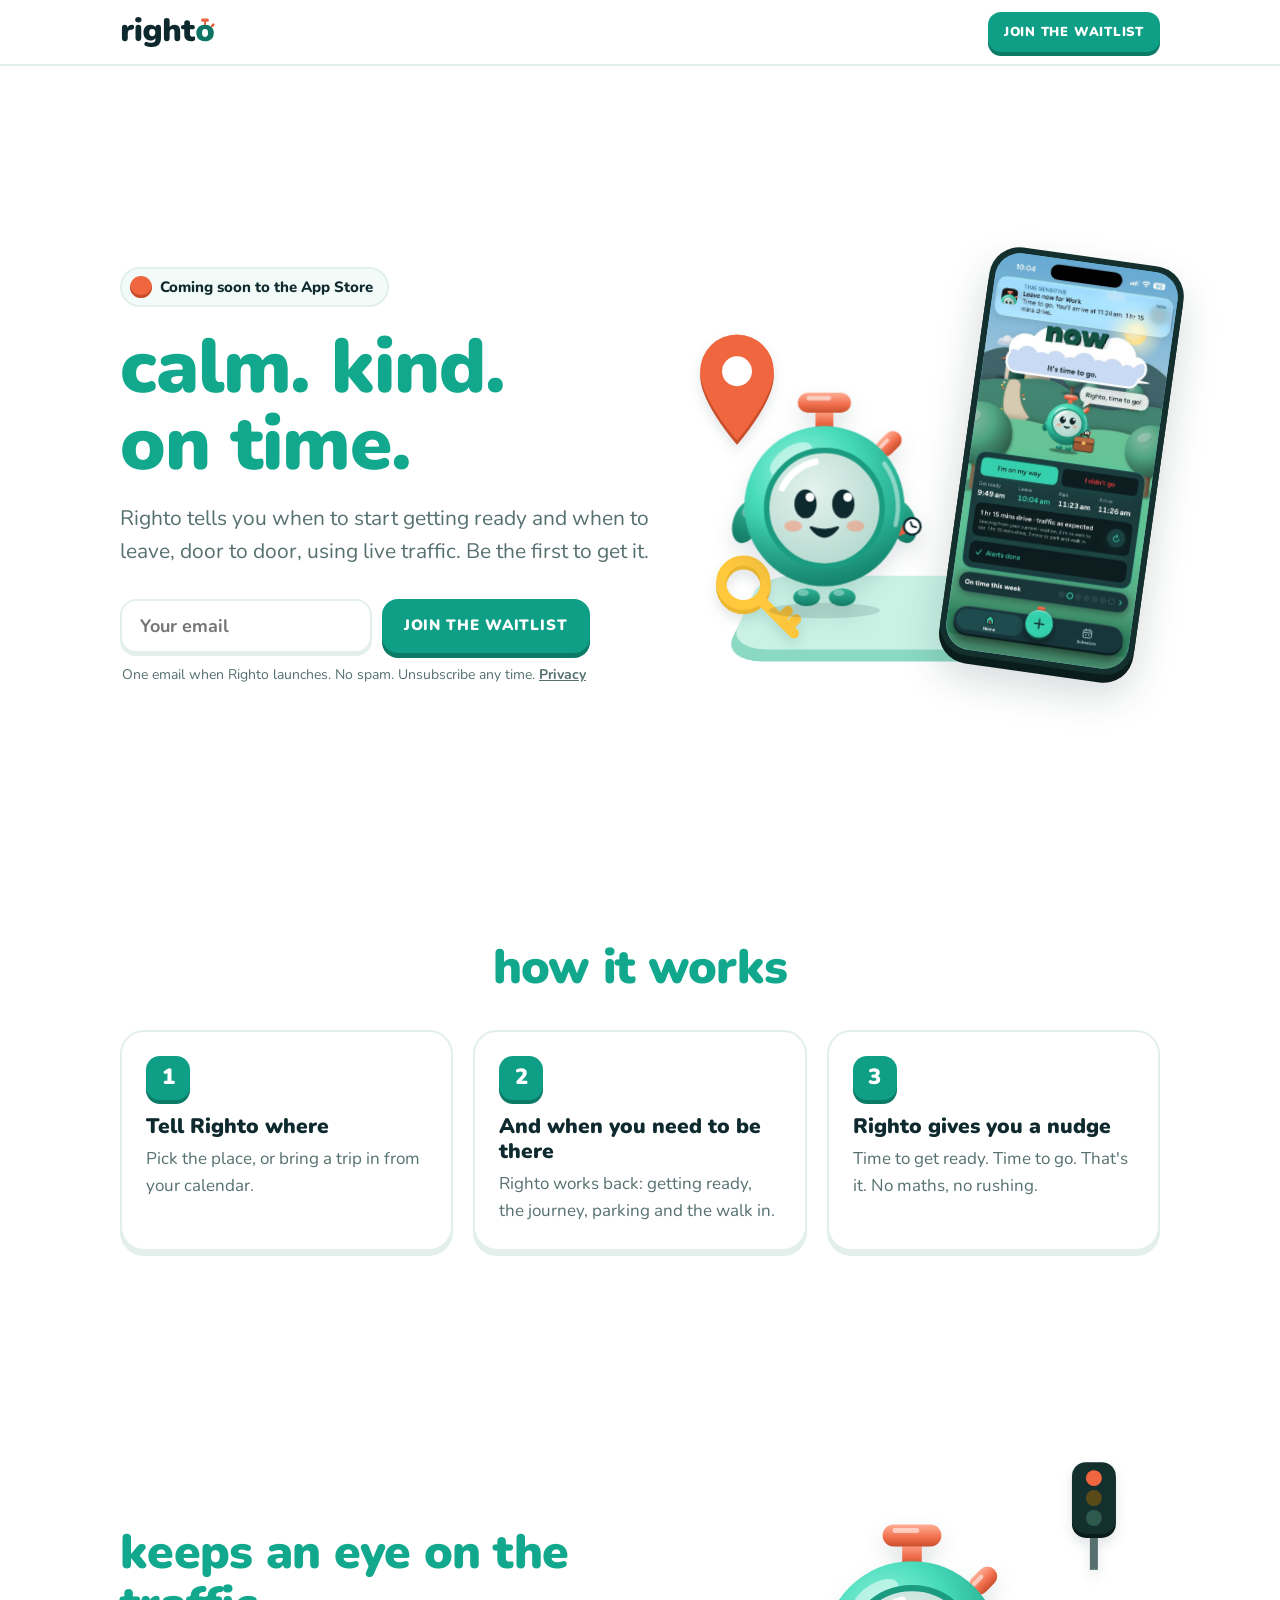
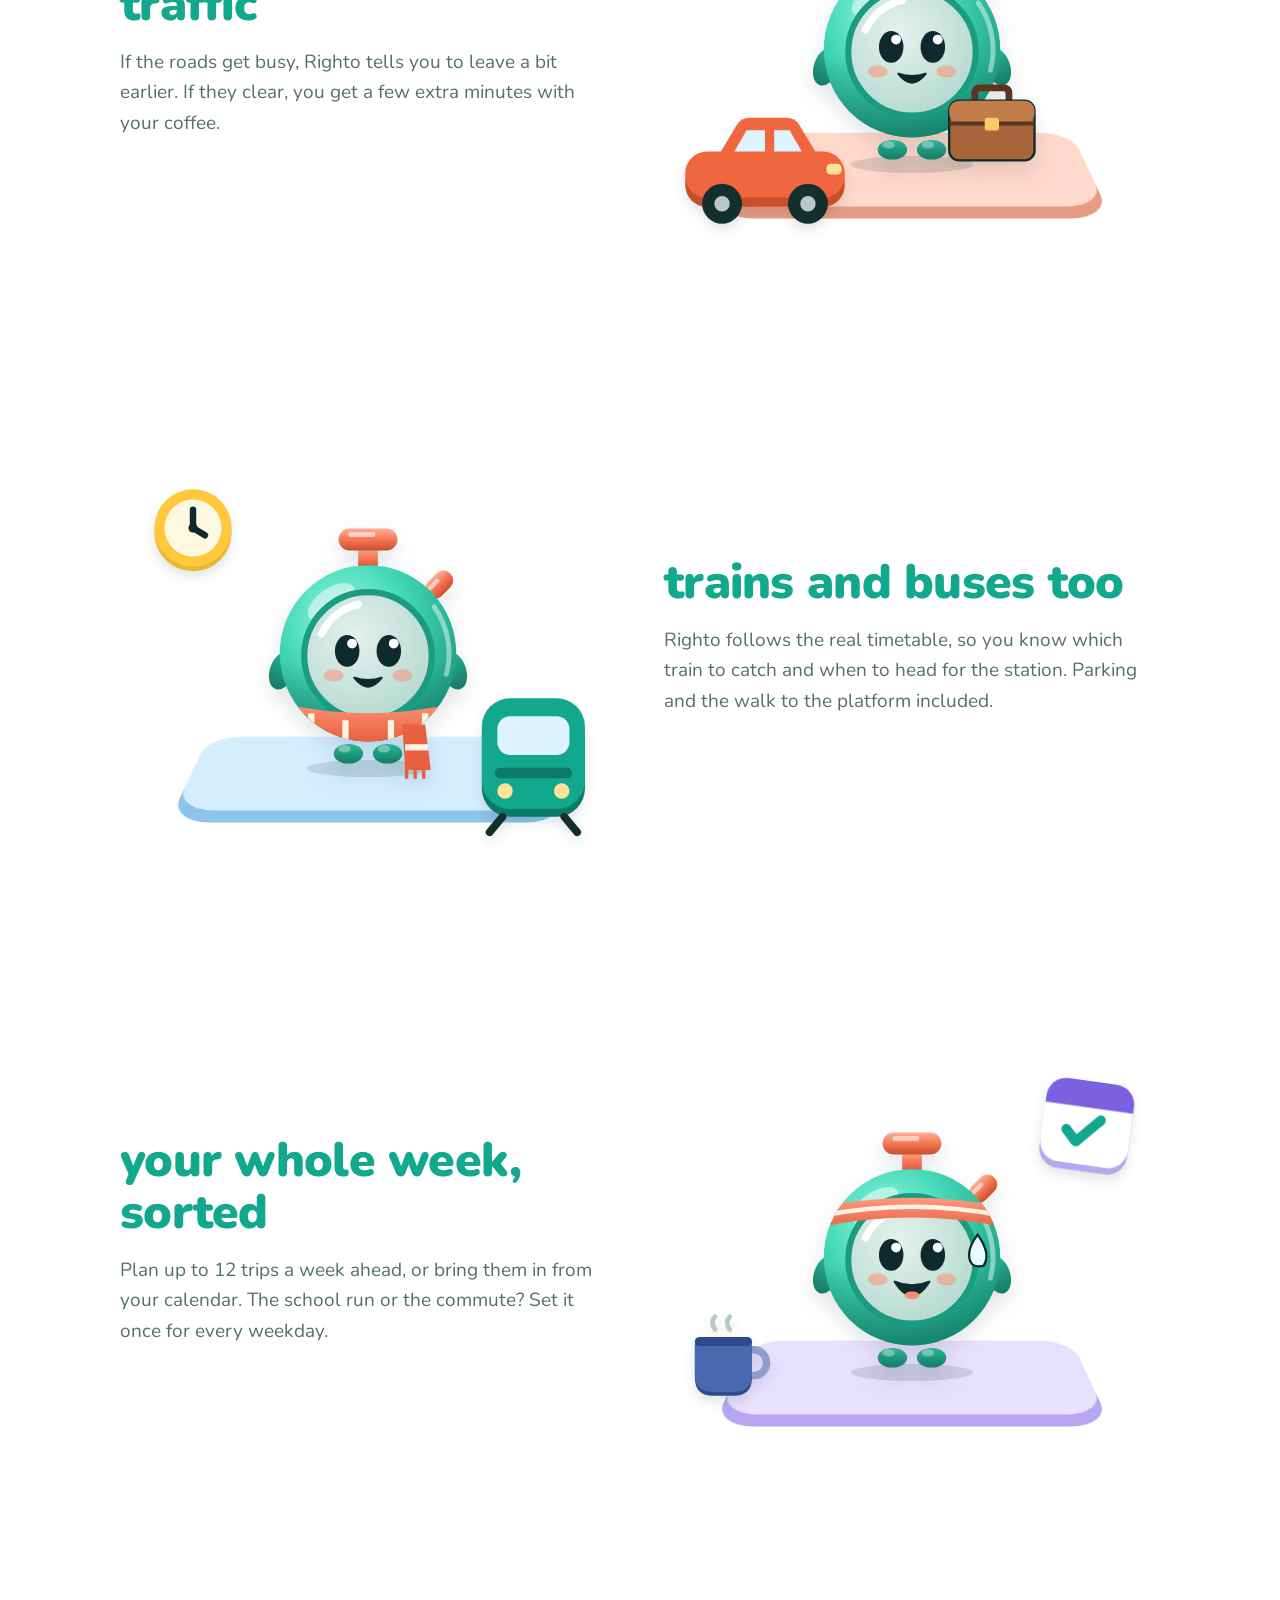
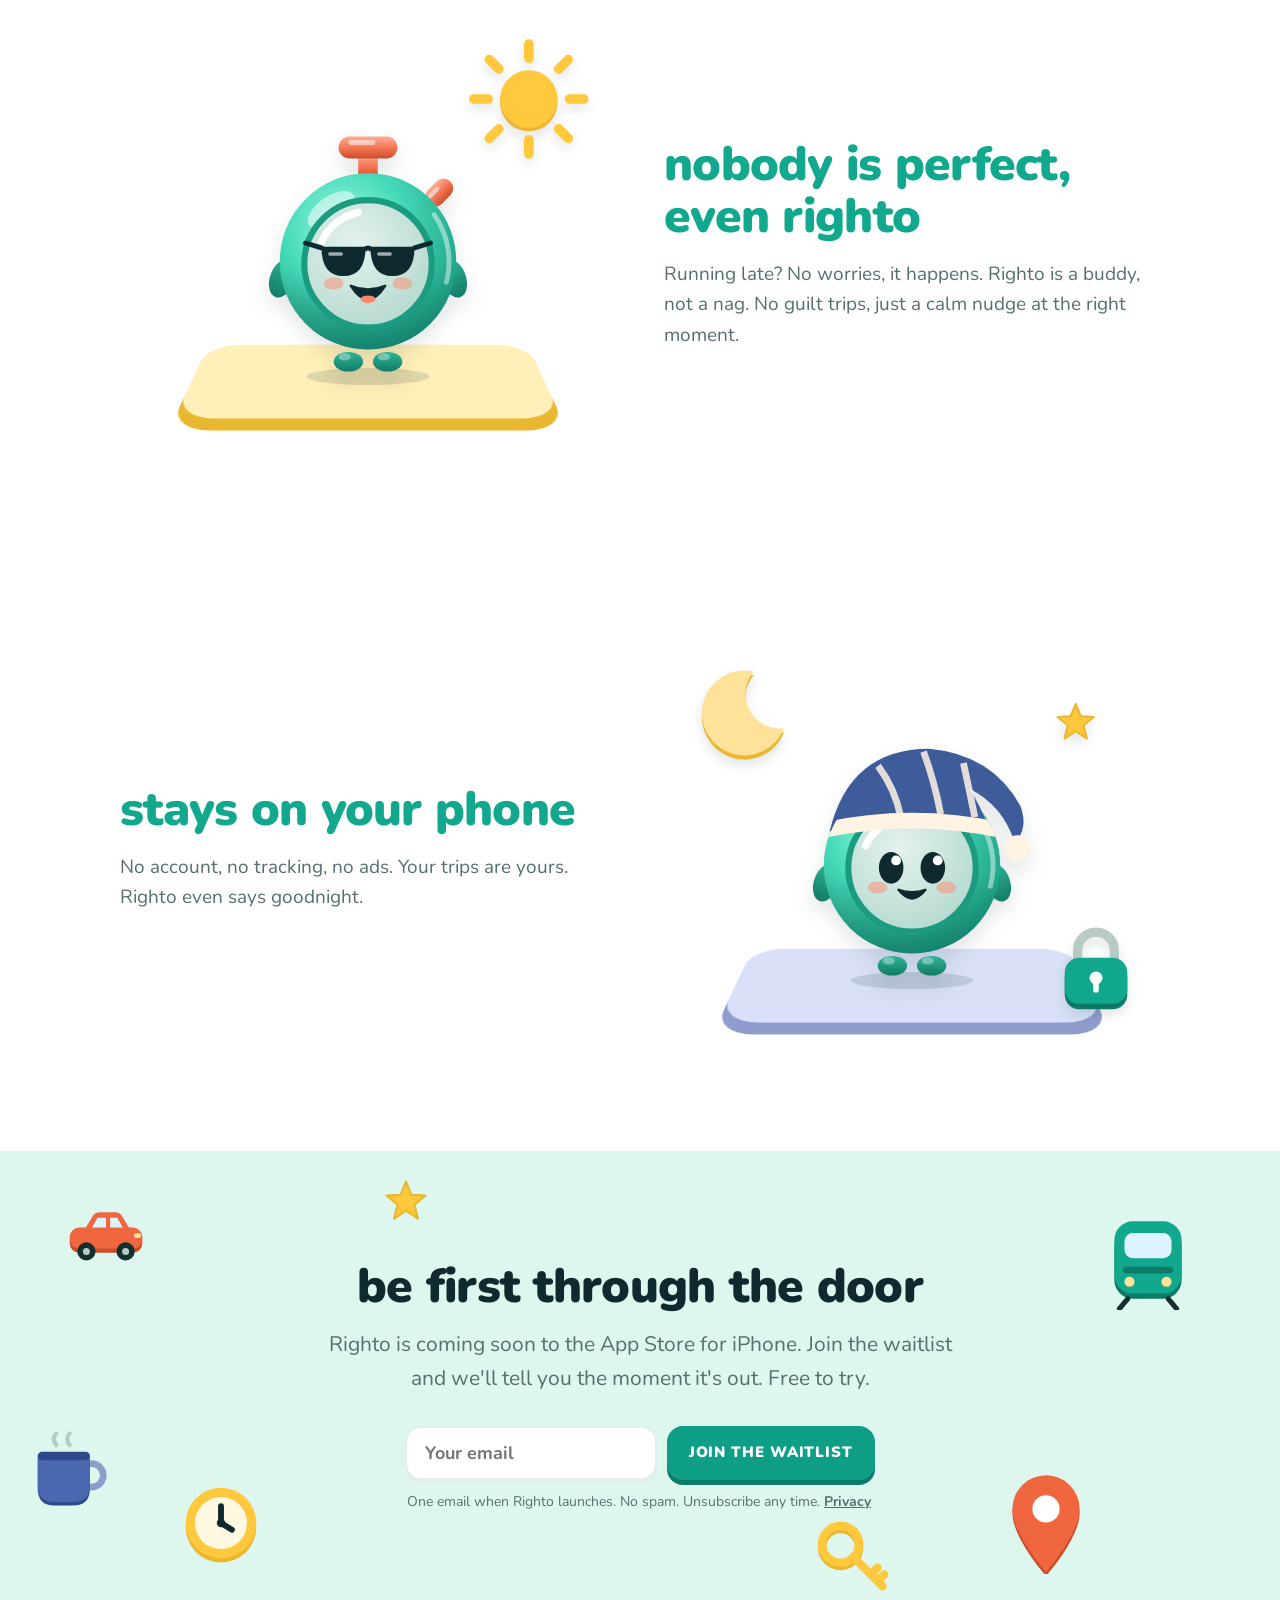
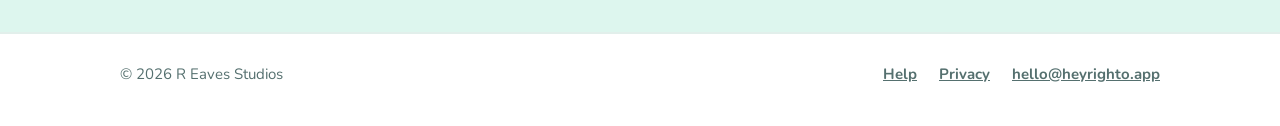
==== commit 702915af: "Hero phone shows real app screens (1 min until you leave -> now, time to go + Leave now alert) Co-Au" ====
--- a/index.html
+++ b/index.html
@@ -110,7 +110,7 @@
         <div class="tile" style="background:#C9F2E5"></div>
         <svg class="prop" style="left:0;top:14%;width:20%;--r:-10deg" aria-hidden="true"><use href="#i-pin"/></svg>
         <svg class="prop" style="left:4%;bottom:6%;width:22%" aria-hidden="true"><use href="#i-keys"/></svg>
-        <div class="phone" aria-hidden="true"><div class="scr"><div class="ph-a"><span class="k">Leave in</span><span class="t">5 min</span><span class="s">for 9:00 at Work</span><span class="bar2"><b></b></span></div><div class="ph-b"><span class="k">9:00 at Work</span><span class="t go">Time to go!</span><span class="s">Off you go</span></div></div></div>
+        <div class="phone"><div class="scr"><img class="ph-a" src="assets/screen-1min.jpg" alt="Righto app: 1 min until you leave for Work" width="660" height="1434"><img class="ph-b" src="assets/screen-go.jpg" alt="Righto app: now, it's time to go, with a Leave now for Work alert" width="660" height="1434"></div></div>
         <div class="righto r-idle"><svg class="righto-live" viewBox="-20 -14 240 240" role="img" aria-label="Righto, a friendly round teal stopwatch, waving hello"><defs><radialGradient id="g3body" cx="0.36" cy="0.3" r="0.75"><stop offset="0" stop-color="#9AF5E0"/><stop offset="0.45" stop-color="#46DBBA"/><stop offset="1" stop-color="#1B9C81"/></radialGradient>
 <linearGradient id="g3shade" x1="0" y1="0" x2="0" y2="1"><stop offset="0.55" stop-color="#0B5E50" stop-opacity="0"/><stop offset="1" stop-color="#0B5E50" stop-opacity="0.45"/></linearGradient>
 <linearGradient id="g3coral" x1="0" y1="0" x2="0" y2="1"><stop offset="0" stop-color="#FFAE95"/><stop offset="0.6" stop-color="#F06E4C"/><stop offset="1" stop-color="#C9502F"/></linearGradient>
@@ -141,7 +141,7 @@
         </form>
         <p class="err" role="alert">That email doesn't look quite right. Mind checking it?</p>
         <p class="fine">One email when Righto launches. No spam. Unsubscribe any time. <a href="privacy/">Privacy</a></p>
-        <div class="done" role="status"><svg width="34" height="34" aria-hidden="true"><use href="#i-star"/></svg><span>Righto, you're on the list! We'll email you the day it lands.</span></div>
+        <div class="done" role="status"><svg width="34" height="34" aria-hidden="true"><use href="#i-star"/></svg><span>Nearly there! Check your inbox and tap the link to confirm. Then you're on the list.</span></div>
       </div>
     </div>
   </section>
@@ -251,7 +251,7 @@
     </form>
     <p class="err" role="alert">That email doesn't look quite right. Mind checking it?</p>
     <p class="fine">One email when Righto launches. No spam. Unsubscribe any time. <a href="privacy/">Privacy</a></p>
-    <div class="done" role="status"><svg width="34" height="34" aria-hidden="true"><use href="#i-star"/></svg><span>Righto, you're on the list! We'll email you the day it lands.</span></div>
+    <div class="done" role="status"><svg width="34" height="34" aria-hidden="true"><use href="#i-star"/></svg><span>Nearly there! Check your inbox and tap the link to confirm. Then you're on the list.</span></div>
   </div>
 </section>
 </main>
--- a/assets/home.css
+++ b/assets/home.css
@@ -71,15 +71,9 @@
 .prop{position:absolute;filter:drop-shadow(0 6px 6px rgba(15,42,46,.12))}
 
 /* Hero phone */
-.phone{position:absolute;right:0;top:4%;width:33%;aspect-ratio:9/18.5;border-radius:28px;background:#14302E;padding:7px;box-shadow:0 8px 0 #0A1C1B,0 20px 40px rgba(15,42,46,.18);transform:rotate(8deg)}
-.phone .scr{position:relative;height:100%;border-radius:22px;background:linear-gradient(180deg,#D7F7EE,#FFFFFF 60%);display:flex;flex-direction:column;align-items:center;justify-content:center;gap:4px;text-align:center;color:#0F2A2E;padding:10px}
-.phone .k{font-size:clamp(9px,1.1vw,12px);font-weight:800;color:#55706F;text-transform:uppercase;letter-spacing:.06em}
-.phone .t{white-space:nowrap;font-weight:900;font-size:clamp(22px,3vw,34px);line-height:1;color:#0E9F86}
-.phone .s{font-weight:800;font-size:clamp(10px,1.2vw,13px)}
-.phone .ph-a{display:flex;flex-direction:column;align-items:center;gap:4px;width:100%}
-.phone .t.go{white-space:normal;font-size:clamp(20px,2.8vw,32px);line-height:1;color:#F0663F}
-.phone .bar2{width:80%;height:8px;border-radius:8px;background:#E2EFEB;margin-top:8px;overflow:hidden}
-.phone .bar2 b{display:block;height:100%;width:94%;background:#3DD6B5;border-radius:8px}
+.phone{position:absolute;right:-2%;top:2%;width:40%;aspect-ratio:1320/2868;box-sizing:content-box;border-radius:30px;background:#14302E;padding:6px;box-shadow:0 8px 0 #0A1C1B,0 20px 40px rgba(15,42,46,.18);transform:rotate(8deg)}
+.phone .scr{position:relative;height:100%;border-radius:25px;overflow:hidden;background:#7EC3E6}
+.phone .scr img{position:absolute;inset:0;width:100%;height:100%;object-fit:cover;display:block}
 
 /* Feature rows (zig-zag) */
 .feature{display:grid;grid-template-columns:1fr 1fr;align-items:center;gap:48px;padding:72px 0}
@@ -157,4 +151,4 @@
   .band .floaty:nth-of-type(3){right:8%!important;top:36px!important;bottom:auto!important;left:auto!important}
   .band .floaty:nth-of-type(4){right:26%!important;bottom:36px!important;top:auto!important;left:auto!important}
 }
-.hero .stage .righto{left:4%;width:62%}
+.hero .stage .righto{left:0;width:58%}
--- a/assets/righto-anim.css
+++ b/assets/righto-anim.css
@@ -37,9 +37,9 @@
 
 /* The phone flips from the countdown to "Time to go!" when he presses his crown */
 .ph-a{animation:ph-out .25s 4.4s both}
-.ph-b{position:absolute;inset:0;display:flex;flex-direction:column;align-items:center;justify-content:center;gap:4px;opacity:0;animation:ph-in .5s 4.45s cubic-bezier(.3,1.6,.5,1) both}
-@keyframes ph-out{to{opacity:0;transform:scale(.8)}}
-@keyframes ph-in{0%{opacity:0;transform:scale(.6)}100%{opacity:1;transform:scale(1)}}
+.ph-b{opacity:0;animation:ph-in .5s 4.45s cubic-bezier(.3,1.6,.5,1) both}
+@keyframes ph-out{to{opacity:0}}
+@keyframes ph-in{0%{opacity:0}100%{opacity:1}}
 
 @media (prefers-reduced-motion:reduce){
   .righto-live *,.ph-a,.ph-b,.r-idle{animation:none!important}
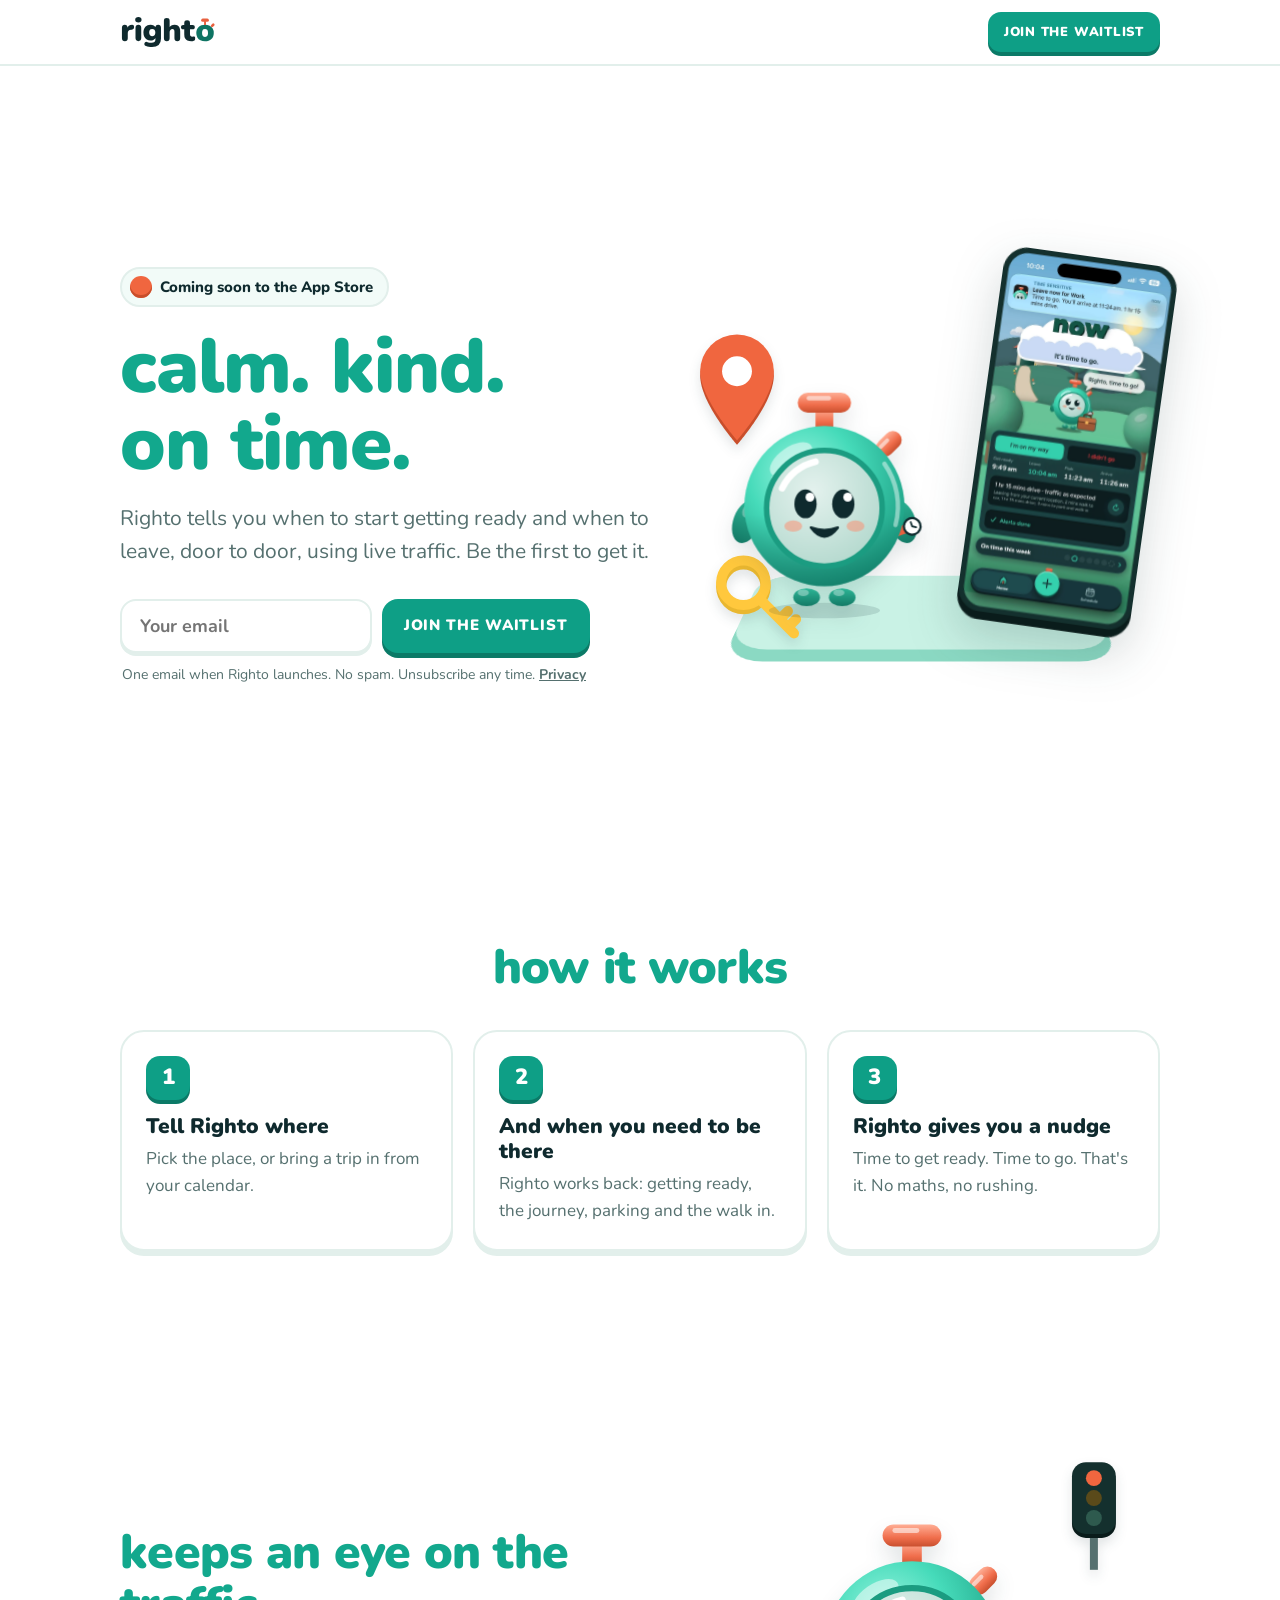
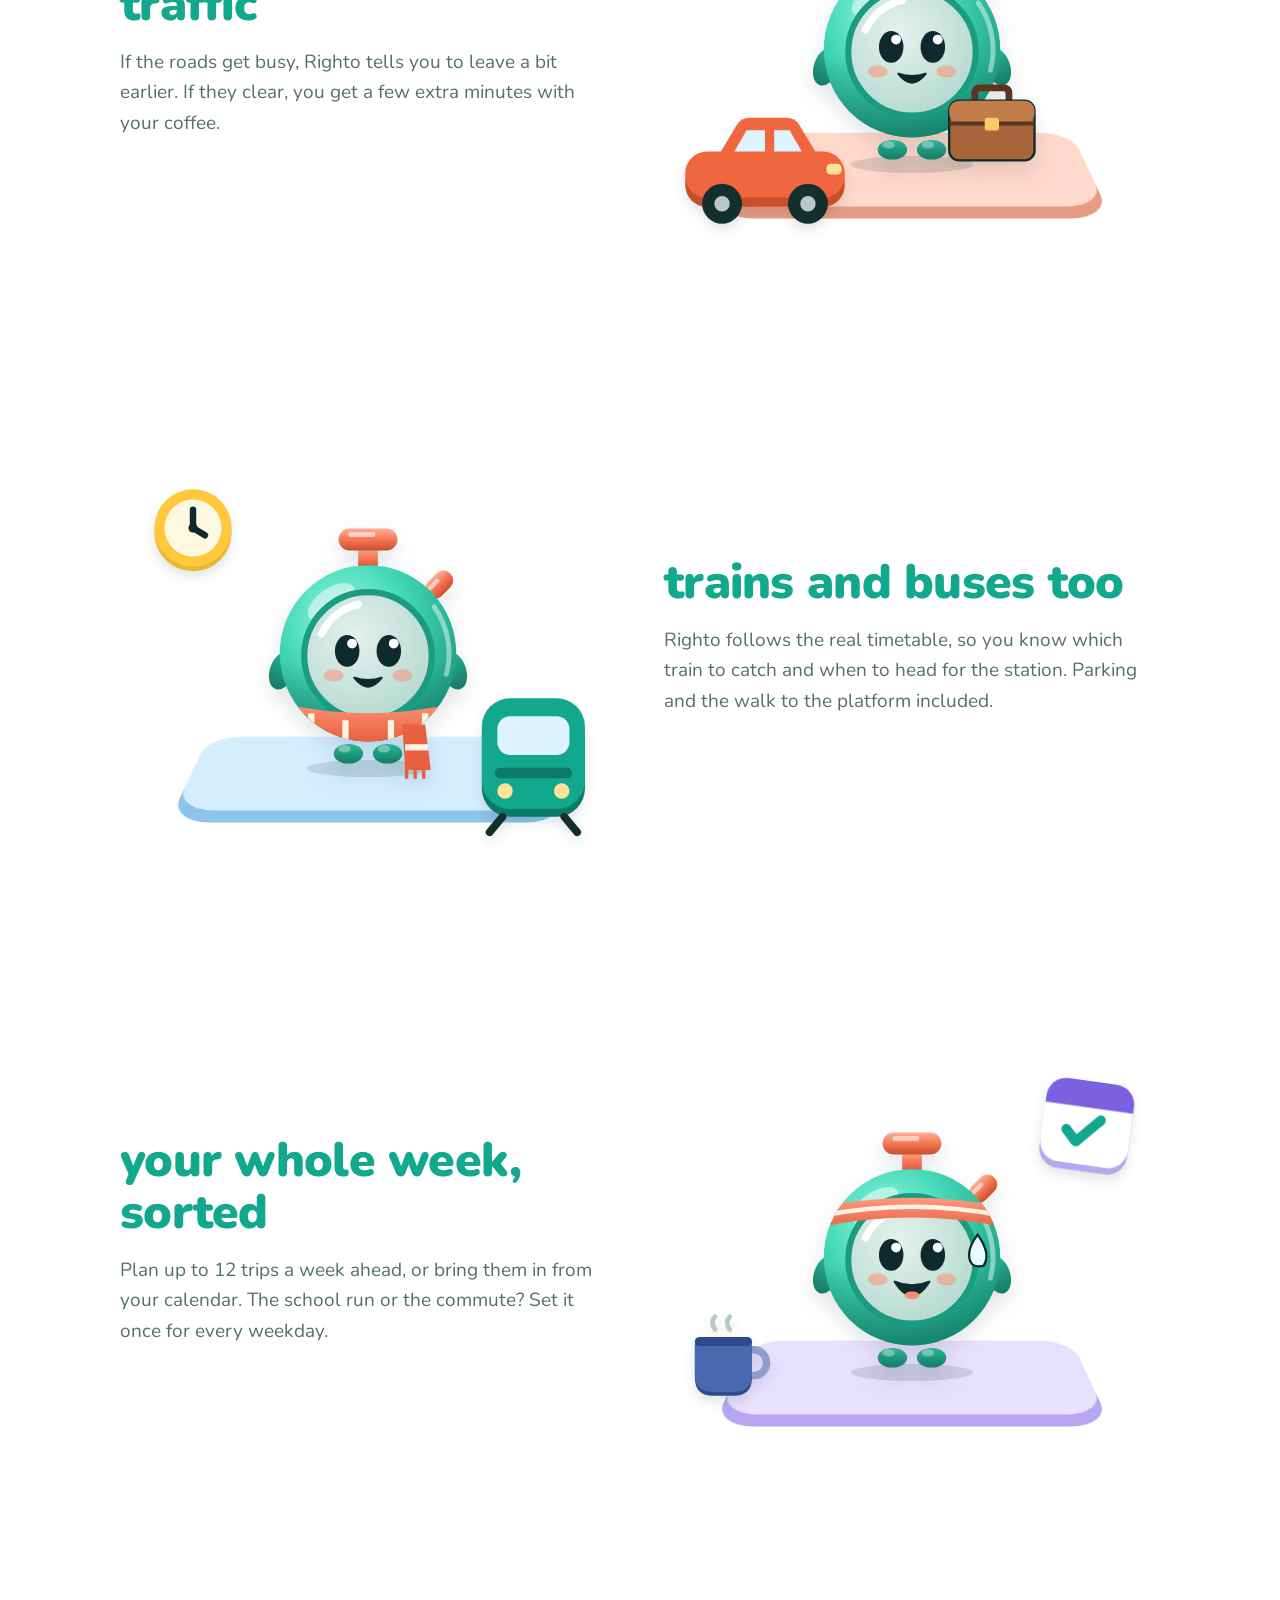
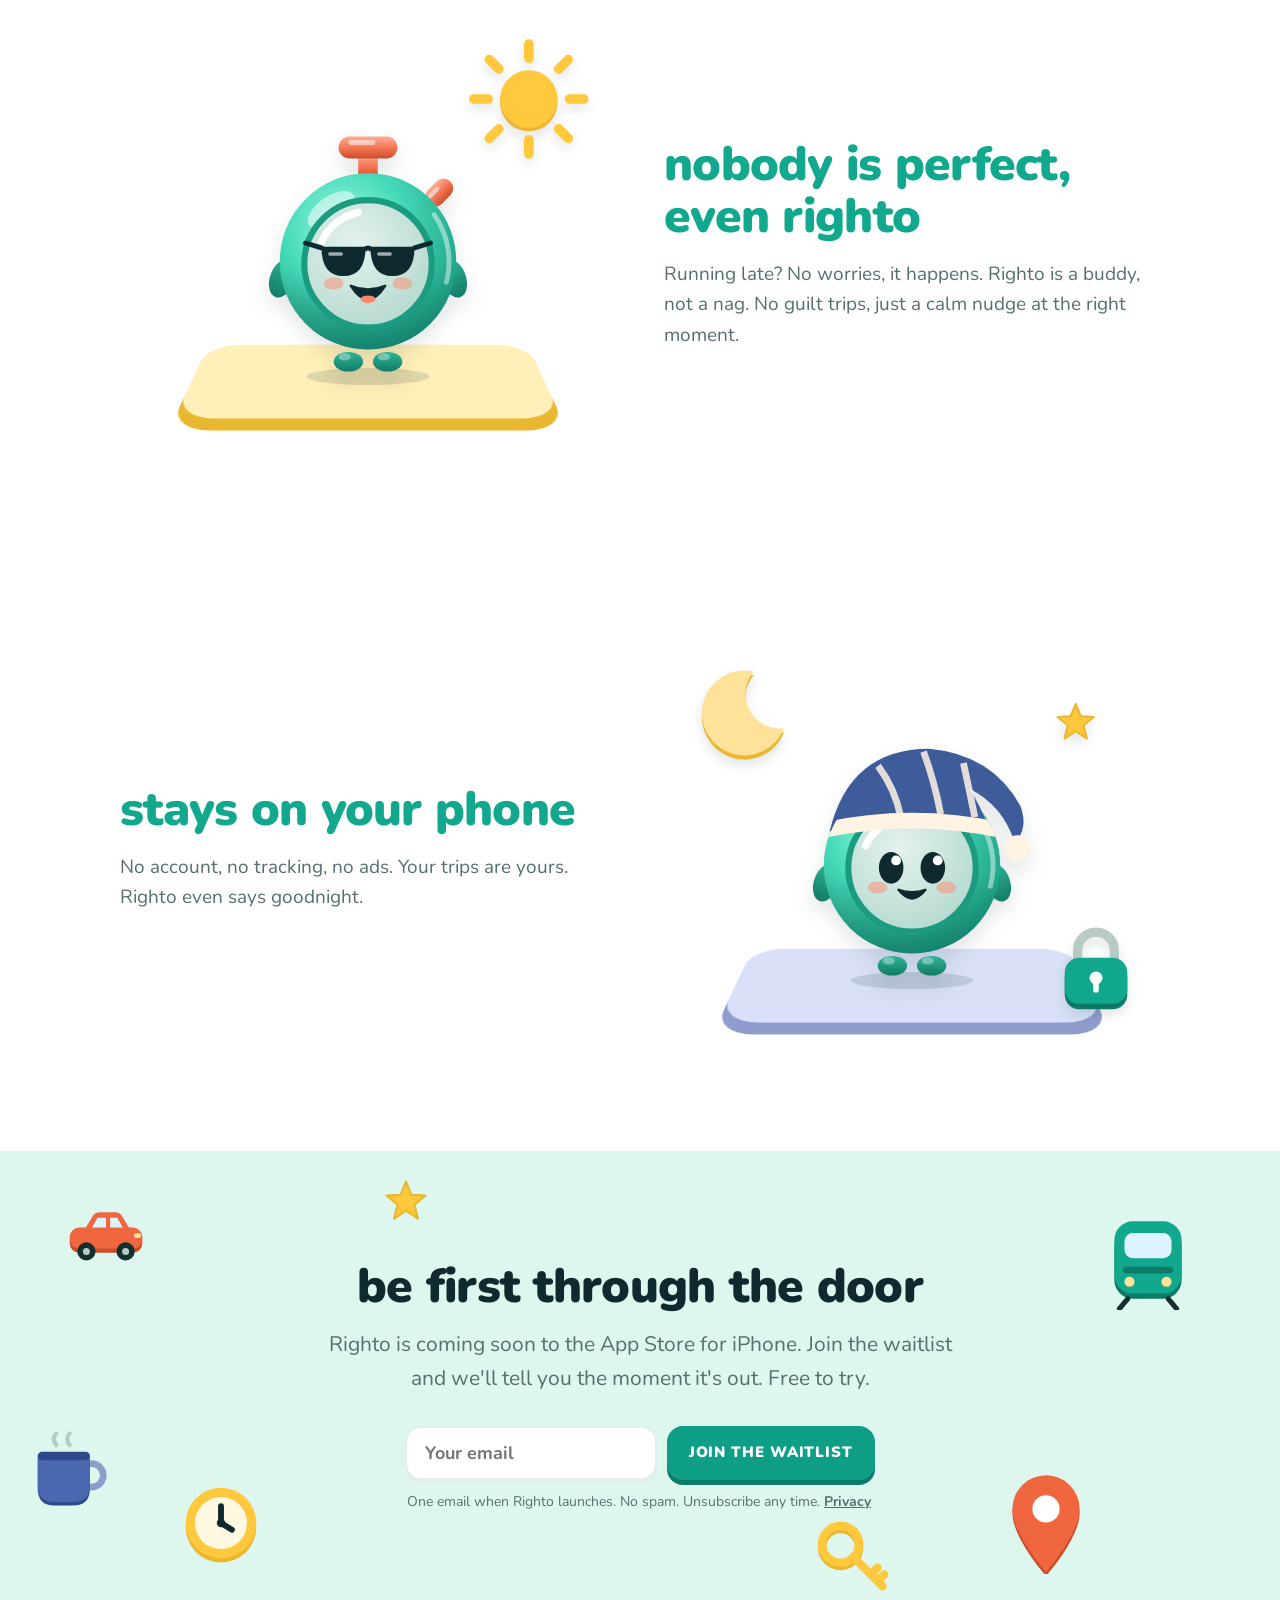
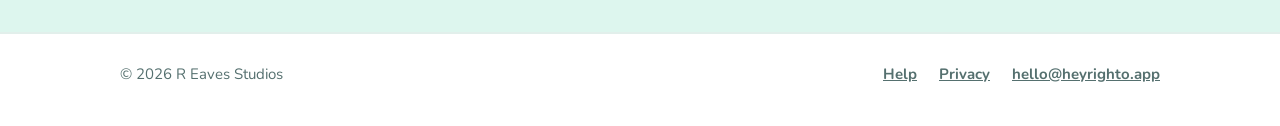
==== commit 5dca23b1: "Phone = one baked image (frame + real screen); cache-bust CSS/JS so Safari loads the new styles Co-A" ====
--- a/index.html
+++ b/index.html
@@ -7,8 +7,8 @@
 <link rel="icon" href="favicon.png" type="image/png">
 <link rel="apple-touch-icon" href="apple-touch-icon.png">
 <link rel="preload" href="assets/fonts/nunito-latin-900-normal.woff2" as="font" type="font/woff2" crossorigin>
-<link rel="stylesheet" href="assets/home.css">
-<link rel="stylesheet" href="assets/righto-anim.css">
+<link rel="stylesheet" href="assets/home.css?v=3">
+<link rel="stylesheet" href="assets/righto-anim.css?v=3">
 <title>Righto: Leave On Time</title>
 <meta name="description" content="Righto tells you when to start getting ready and when to leave, door to door, using live traffic. Coming soon to the App Store. Join the waitlist.">
 <meta property="og:title" content="Righto: Leave On Time">
@@ -110,7 +110,7 @@
         <div class="tile" style="background:#C9F2E5"></div>
         <svg class="prop" style="left:0;top:14%;width:20%;--r:-10deg" aria-hidden="true"><use href="#i-pin"/></svg>
         <svg class="prop" style="left:4%;bottom:6%;width:22%" aria-hidden="true"><use href="#i-keys"/></svg>
-        <div class="phone"><div class="scr"><img class="ph-a" src="assets/screen-1min.jpg" alt="Righto app: 1 min until you leave for Work" width="660" height="1434"><img class="ph-b" src="assets/screen-go.jpg" alt="Righto app: now, it's time to go, with a Leave now for Work alert" width="660" height="1434"></div></div>
+        <div class="phone"><img class="ph-a" src="assets/phone-1min.webp" alt="Righto app: 1 min until you leave for Work" width="700" height="1469"><img class="ph-b" src="assets/phone-go.webp" alt="Righto app: now, it's time to go, with a Leave now for Work alert" width="700" height="1469"></div>
         <div class="righto r-idle"><svg class="righto-live" viewBox="-20 -14 240 240" role="img" aria-label="Righto, a friendly round teal stopwatch, waving hello"><defs><radialGradient id="g3body" cx="0.36" cy="0.3" r="0.75"><stop offset="0" stop-color="#9AF5E0"/><stop offset="0.45" stop-color="#46DBBA"/><stop offset="1" stop-color="#1B9C81"/></radialGradient>
 <linearGradient id="g3shade" x1="0" y1="0" x2="0" y2="1"><stop offset="0.55" stop-color="#0B5E50" stop-opacity="0"/><stop offset="1" stop-color="#0B5E50" stop-opacity="0.45"/></linearGradient>
 <linearGradient id="g3coral" x1="0" y1="0" x2="0" y2="1"><stop offset="0" stop-color="#FFAE95"/><stop offset="0.6" stop-color="#F06E4C"/><stop offset="1" stop-color="#C9502F"/></linearGradient>
@@ -265,6 +265,6 @@
   </div>
 </footer>
 
-<script src="assets/home.js" defer></script>
+<script src="assets/home.js?v=3" defer></script>
 </body>
 </html>
--- a/assets/home.css
+++ b/assets/home.css
@@ -71,9 +71,9 @@
 .prop{position:absolute;filter:drop-shadow(0 6px 6px rgba(15,42,46,.12))}
 
 /* Hero phone */
-.phone{position:absolute;right:-2%;top:2%;width:40%;aspect-ratio:1320/2868;box-sizing:content-box;border-radius:30px;background:#14302E;padding:6px;box-shadow:0 8px 0 #0A1C1B,0 20px 40px rgba(15,42,46,.18);transform:rotate(8deg)}
-.phone .scr{position:relative;height:100%;border-radius:25px;overflow:hidden;background:#7EC3E6}
-.phone .scr img{position:absolute;inset:0;width:100%;height:100%;object-fit:cover;display:block}
+.phone{position:absolute;right:-1%;top:2%;width:38%;transform:rotate(8deg);filter:drop-shadow(0 8px 0 #0A1C1B) drop-shadow(0 18px 24px rgba(15,42,46,.18))}
+.phone img{display:block;width:100%;height:auto;max-width:100%}
+.phone img.ph-b{position:absolute;left:0;top:0}
 
 /* Feature rows (zig-zag) */
 .feature{display:grid;grid-template-columns:1fr 1fr;align-items:center;gap:48px;padding:72px 0}
